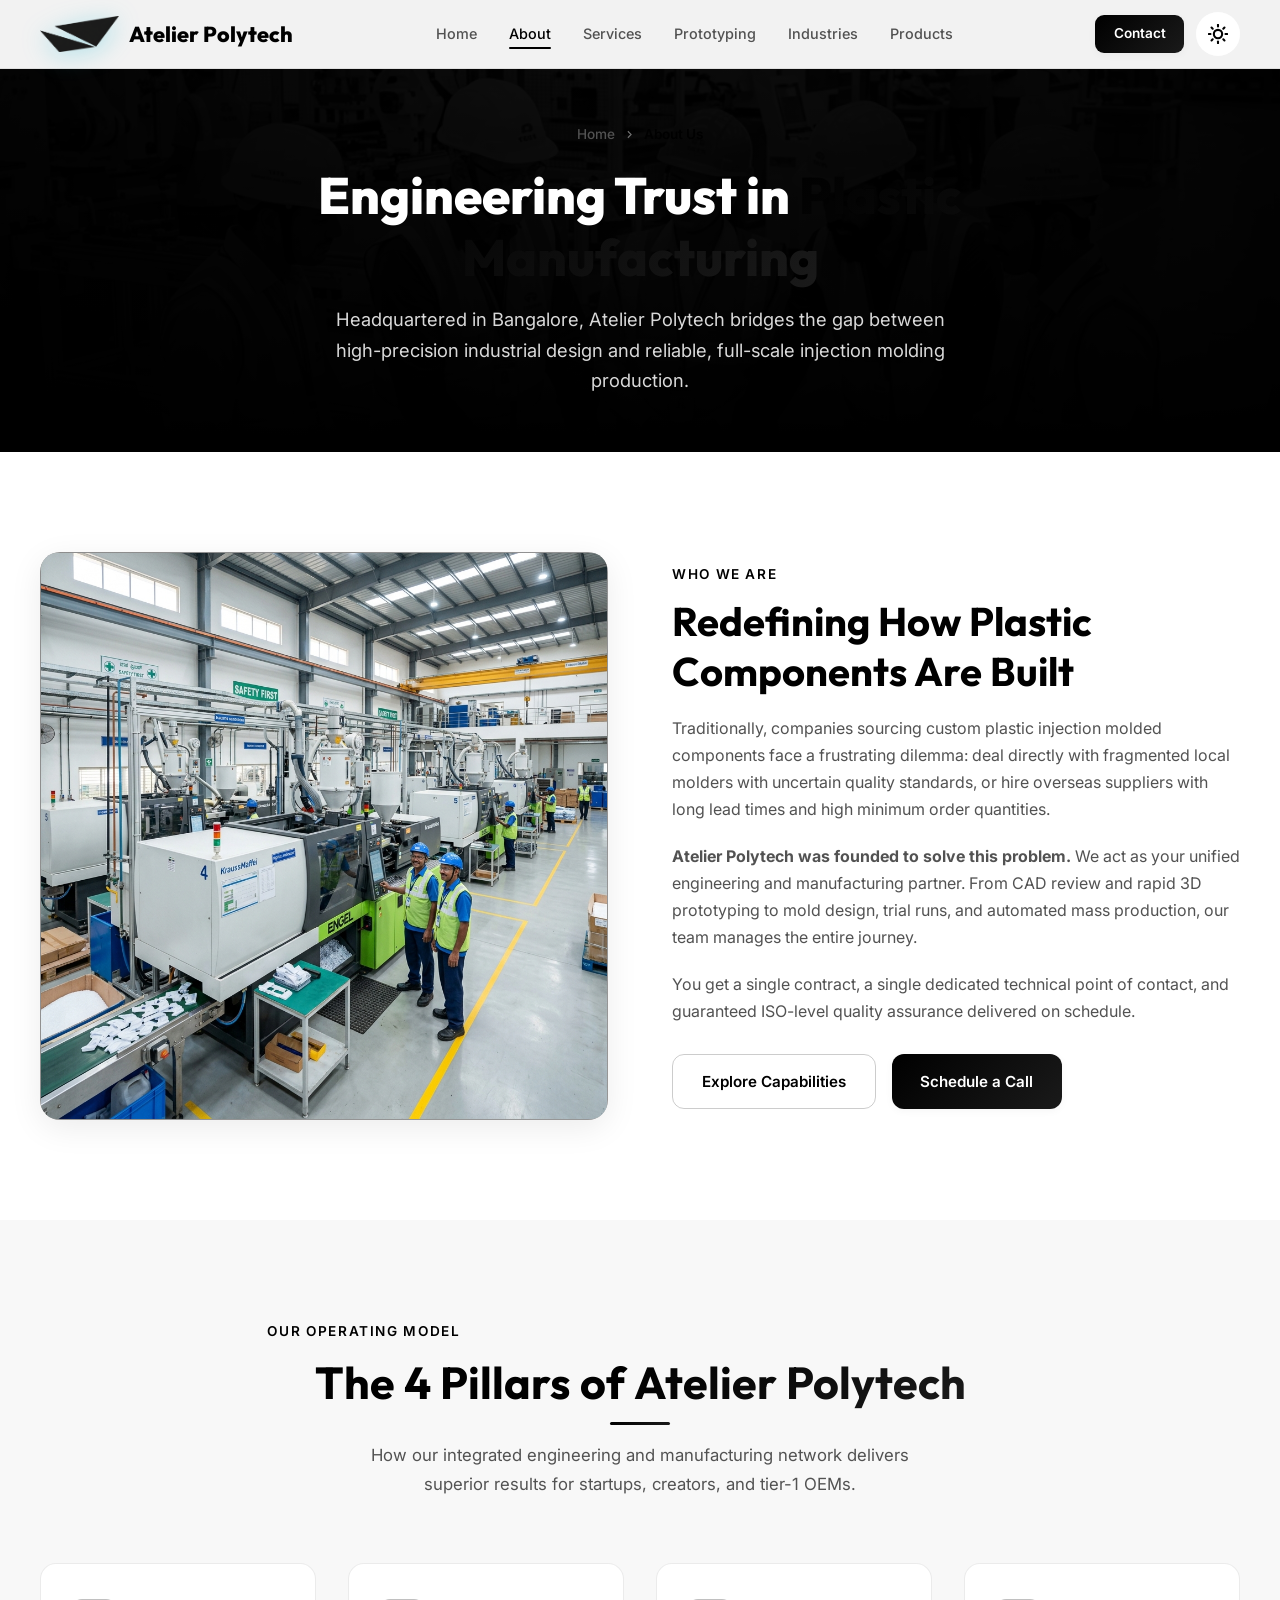
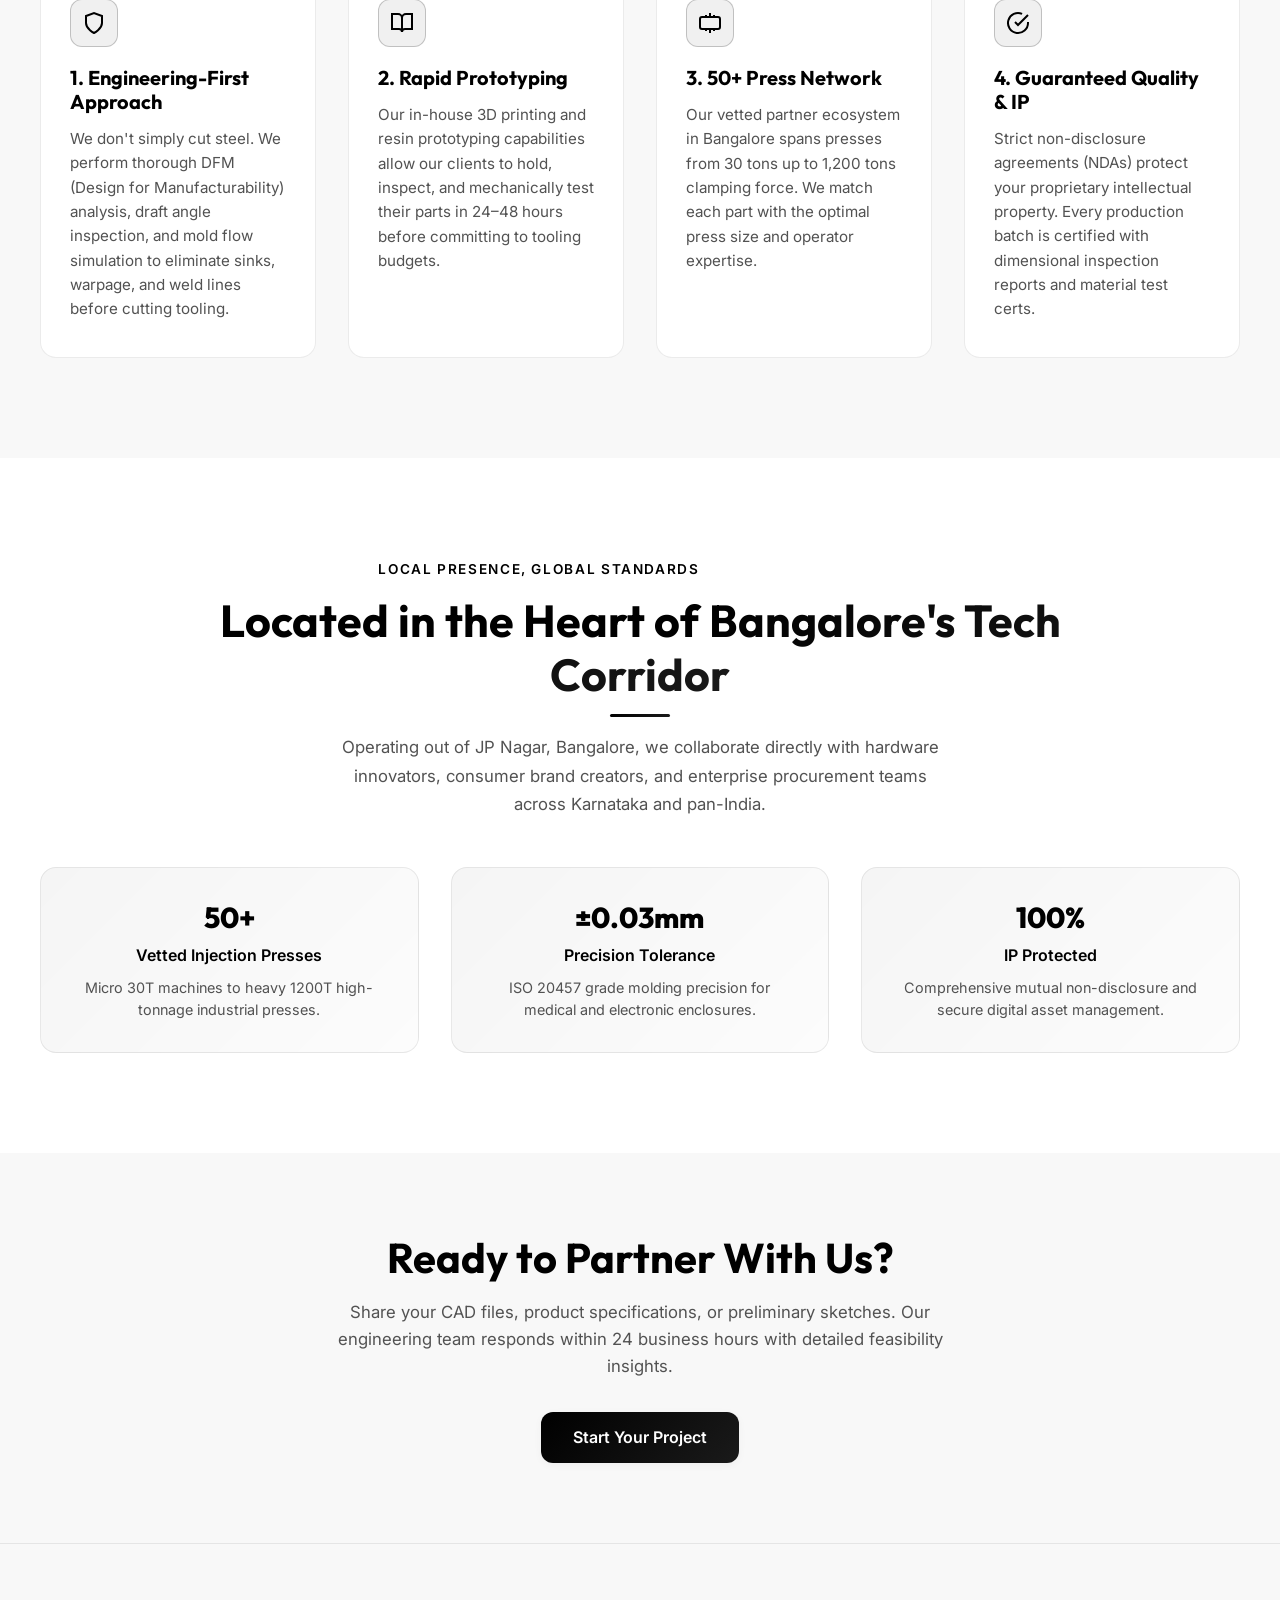
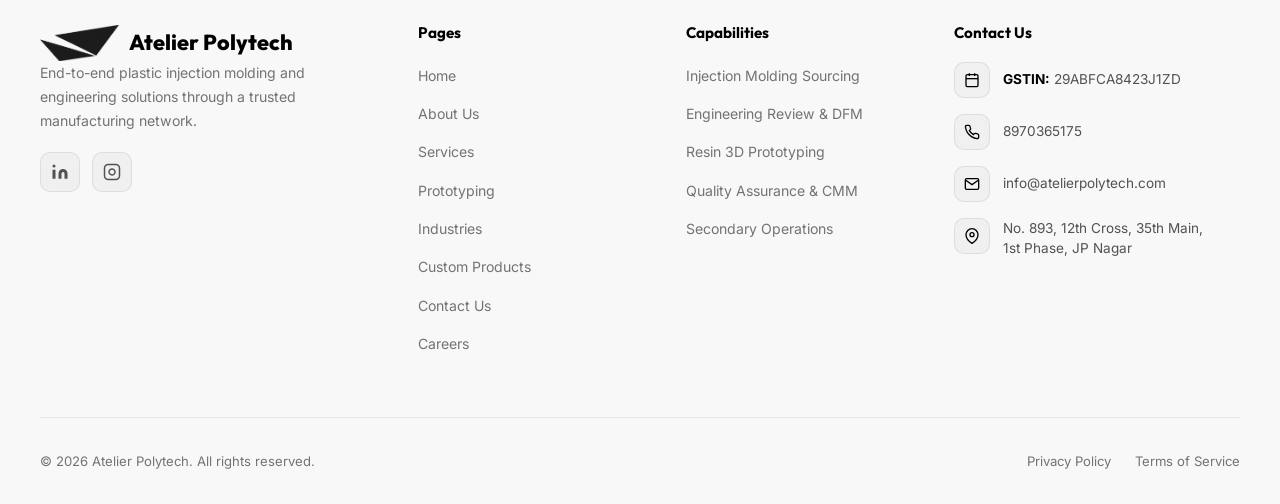
==== about.html @ b884ddd4 "Separate website into dedicated multi-page structure with standalone pages for About, Services, Prot" ====
<!DOCTYPE html>
<html lang="en">
<head>
  <meta charset="UTF-8">
  <meta name="viewport" content="width=device-width, initial-scale=1.0">
  
  <!-- Google tag (gtag.js) -->
  <script async src="https://www.googletagmanager.com/gtag/js?id=G-FTW6XRSSL4"></script>
  <script>
    window.dataLayer = window.dataLayer || [];
    function gtag(){dataLayer.push(arguments);}
    gtag('js', new Date());
    gtag('config', 'G-FTW6XRSSL4');
  </script>
  
  <title>About Us | Strategic Plastic Injection Molding Partner | Atelier Polytech</title>
  <meta name="description" content="Learn about Atelier Polytech, Bangalore's premier engineering and plastic injection molding solutions company. Discover our hybrid manufacturing model, quality assurance protocols, and trusted production network.">
  <meta name="keywords" content="about Atelier Polytech, plastic manufacturing company Bangalore, injection molding partner, engineering solutions, Bangalore OEM manufacturing">
  <link rel="canonical" href="https://atelierpolytech.com/about.html">

  <!-- Open Graph -->
  <meta property="og:type" content="website">
  <meta property="og:url" content="https://atelierpolytech.com/about.html">
  <meta property="og:title" content="About Us | Atelier Polytech">
  <meta property="og:description" content="Your dedicated plastic manufacturing partner in Bangalore. Engineering review, rapid prototyping, and a vetted network of 50+ injection molding presses.">
  <meta property="og:image" content="https://atelierpolytech.com/assets/images/about-team.png">

  <!-- Favicon -->
  <link rel="icon" type="image/png" sizes="48x48" href="https://atelierpolytech.com/assets/images/favicon_48.png">
  <link rel="icon" type="image/png" sizes="192x192" href="https://atelierpolytech.com/assets/images/favicon.png">
  <link rel="shortcut icon" href="https://atelierpolytech.com/favicon.ico">

  <!-- Auto-detect system theme -->
  <script>
    (function() {
      function applySystemTheme() {
        const isDark = window.matchMedia && window.matchMedia('(prefers-color-scheme: dark)').matches;
        const savedTheme = localStorage.getItem('theme');
        const isMobile = window.innerWidth <= 860;
        if (isMobile || !savedTheme) {
          document.documentElement.setAttribute('data-theme', isDark ? 'dark' : 'light');
        } else {
          document.documentElement.setAttribute('data-theme', savedTheme);
        }
      }
      applySystemTheme();
    })();
  </script>

  <!-- Google Fonts -->
  <link rel="preconnect" href="https://fonts.googleapis.com">
  <link rel="preconnect" href="https://fonts.gstatic.com" crossorigin>
  <link href="https://fonts.googleapis.com/css2?family=Inter:wght@400;500;600&family=Outfit:wght@600;700;800&display=swap" rel="stylesheet">

  <!-- Stylesheets -->
  <link rel="stylesheet" href="css/themes.css?v=2.2">
  <link rel="stylesheet" href="css/style.css?v=2.2">
  <link rel="stylesheet" href="css/animations.css?v=2.2">
</head>
<body>

  <!-- ========== NAVIGATION ========== -->
  <nav class="navbar" id="navbar">
    <div class="container">
      <a href="index.html" class="navbar__logo">
        <img src="assets/images/logo.png" alt="Atelier Polytech Logo" class="logo-animated-img logo-invert">
        <span>Atelier <span class="navbar__logo-accent">Polytech</span></span>
      </a>

      <!-- Desktop links -->
      <ul class="navbar__links" id="nav-links">
        <li><a href="index.html" class="navbar__link">Home</a></li>
        <li><a href="about.html" class="navbar__link active">About</a></li>
        <li><a href="services.html" class="navbar__link">Services</a></li>
        <li><a href="prototyping.html" class="navbar__link">Prototyping</a></li>
        <li><a href="industries.html" class="navbar__link">Industries</a></li>
        <li><a href="products.html" class="navbar__link">Products</a></li>
      </ul>

      <div class="navbar__actions" style="display: flex; align-items: center; gap: 0.75rem;">
        <a href="contact.html" class="btn btn--primary btn--sm nav-cta-desktop" style="padding: 0.45rem 1.15rem; font-size: 0.85rem;">Contact</a>
        <button class="theme-toggle" aria-label="Toggle theme" id="theme-toggle-btn">
          <svg class="theme-toggle__icon theme-toggle__icon--sun" xmlns="http://www.w3.org/2000/svg" width="20" height="20" viewBox="0 0 24 24" fill="none" stroke="currentColor" stroke-width="2.5" stroke-linecap="round" stroke-linejoin="round">
            <circle cx="12" cy="12" r="5"></circle>
            <line x1="12" y1="1" x2="12" y2="3"></line>
            <line x1="12" y1="21" x2="12" y2="23"></line>
            <line x1="4.22" y1="4.22" x2="5.64" y2="5.64"></line>
            <line x1="18.36" y1="18.36" x2="19.78" y2="19.78"></line>
            <line x1="1" y1="12" x2="3" y2="12"></line>
            <line x1="21" y1="12" x2="23" y2="12"></line>
            <line x1="4.22" y1="19.78" x2="5.64" y2="18.36"></line>
            <line x1="18.36" y1="5.64" x2="19.78" y2="4.22"></line>
          </svg>
          <svg class="theme-toggle__icon theme-toggle__icon--moon" xmlns="http://www.w3.org/2000/svg" width="18" height="18" viewBox="0 0 24 24" fill="none" stroke="currentColor" stroke-width="2.5" stroke-linecap="round" stroke-linejoin="round">
            <path d="M21 12.79A9 9 0 1 1 11.21 3 7 7 0 0 0 21 12.79z"></path>
          </svg>
        </button>
        <button class="navbar__hamburger" id="nav-toggle" aria-label="Toggle navigation menu" aria-expanded="false">
          <span></span>
          <span></span>
          <span></span>
        </button>
      </div>
    </div>
  </nav>

  <!-- Mobile menu overlay -->
  <div class="navbar__backdrop" id="nav-backdrop"></div>
  <div class="navbar__mobile-menu" id="nav-mobile-menu">
    <div style="display:flex;flex-direction:column;gap:1.2rem;flex-grow:1;">
      <a href="index.html" class="navbar__link">Home</a>
      <a href="about.html" class="navbar__link active">About</a>
      <a href="services.html" class="navbar__link">Services</a>
      <a href="prototyping.html" class="navbar__link">Prototyping</a>
      <a href="industries.html" class="navbar__link">Industries</a>
      <a href="products.html" class="navbar__link">Products</a>
      <a href="careers.html" class="navbar__link">Careers</a>
      <a href="contact.html" class="navbar__link">Contact Us</a>
    </div>
    <div style="padding-top:1.5rem;border-top:1px solid var(--border-color);">
      <a href="contact.html" class="btn btn--primary" style="width:100%;text-align:center;">Start Your Project</a>
    </div>
  </div>

  <!-- Page Hero Banner -->
  <section class="page-hero">
    <img src="assets/images/about-team.png" alt="Atelier Polytech Manufacturing Team" class="page-hero__bg">
    <div class="page-hero__overlay"></div>
    <div class="container page-hero__content">
      <div class="page-hero__breadcrumb">
        <a href="index.html">Home</a>
        <svg xmlns="http://www.w3.org/2000/svg" viewBox="0 0 24 24" fill="none" stroke="currentColor" stroke-width="2"><polyline points="9 18 15 12 9 6"></polyline></svg>
        <span>About Us</span>
      </div>
      <h1>Engineering Trust in <span class="gradient-text">Plastic Manufacturing</span></h1>
      <p>Headquartered in Bangalore, Atelier Polytech bridges the gap between high-precision industrial design and reliable, full-scale injection molding production.</p>
    </div>
  </section>

  <!-- Main Story Section -->
  <section class="section">
    <div class="container">
      <div class="about__grid" style="align-items:center;">
        <div class="about__image-wrapper reveal reveal-left">
          <img src="assets/images/factory-facility.png" alt="State of the art plastic injection molding facility in Bangalore" style="width:100%;border-radius:16px;border:1px solid var(--border-color);box-shadow:var(--shadow-md);" loading="lazy">
        </div>
        <div class="about__text reveal reveal-right">
          <p class="text-accent" style="font-size:0.85rem;font-weight:600;text-transform:uppercase;letter-spacing:0.12em;margin-bottom:0.6rem;">Who We Are</p>
          <h2 style="font-size:clamp(1.8rem, 3.5vw, 2.5rem);margin-bottom:1.2rem;line-height:1.25;">Redefining How Plastic Components Are Built</h2>
          <p style="margin-bottom:1.2rem;color:var(--text-secondary);line-height:1.7;">Traditionally, companies sourcing custom plastic injection molded components face a frustrating dilemma: deal directly with fragmented local molders with uncertain quality standards, or hire overseas suppliers with long lead times and high minimum order quantities.</p>
          <p style="margin-bottom:1.2rem;color:var(--text-secondary);line-height:1.7;"><strong>Atelier Polytech was founded to solve this problem.</strong> We act as your unified engineering and manufacturing partner. From CAD review and rapid 3D prototyping to mold design, trial runs, and automated mass production, our team manages the entire journey.</p>
          <p style="margin-bottom:1.8rem;color:var(--text-secondary);line-height:1.7;">You get a single contract, a single dedicated technical point of contact, and guaranteed ISO-level quality assurance delivered on schedule.</p>
          <div style="display:flex;gap:1rem;flex-wrap:wrap;">
            <a href="services.html" class="btn btn--secondary">Explore Capabilities</a>
            <a href="contact.html" class="btn btn--primary">Schedule a Call</a>
          </div>
        </div>
      </div>
    </div>
  </section>

  <!-- Core Pillars -->
  <section class="section section--alt">
    <div class="container">
      <div class="section__header reveal">
        <p class="text-accent" style="font-size:0.85rem;font-weight:600;text-transform:uppercase;letter-spacing:0.12em;margin-bottom:0.8rem;">Our Operating Model</p>
        <h2 class="section__title">The 4 Pillars of <span class="gradient-text">Atelier Polytech</span></h2>
        <p class="section__subtitle">How our integrated engineering and manufacturing network delivers superior results for startups, creators, and tier-1 OEMs.</p>
      </div>

      <div style="display:grid;grid-template-columns:repeat(auto-fit, minmax(260px, 1fr));gap:2rem;">
        <div class="card-lift" style="background:var(--bg-card);padding:2.2rem 1.8rem;border-radius:16px;border:1px solid var(--border-color);">
          <div style="width:48px;height:48px;border-radius:12px;background:var(--bg-tertiary);border:1px solid var(--border-accent);display:flex;align-items:center;justify-content:center;color:var(--accent);margin-bottom:1.2rem;">
            <svg xmlns="http://www.w3.org/2000/svg" width="24" height="24" viewBox="0 0 24 24" fill="none" stroke="currentColor" stroke-width="2"><path d="M12 22s8-4 8-10V5l-8-3-8 3v7c0 6 8 10 8 10z"></path></svg>
          </div>
          <h3 style="font-size:1.25rem;margin-bottom:0.8rem;color:var(--text-primary);">1. Engineering-First Approach</h3>
          <p style="color:var(--text-secondary);font-size:0.95rem;line-height:1.6;">We don't simply cut steel. We perform thorough DFM (Design for Manufacturability) analysis, draft angle inspection, and mold flow simulation to eliminate sinks, warpage, and weld lines before cutting tooling.</p>
        </div>

        <div class="card-lift" style="background:var(--bg-card);padding:2.2rem 1.8rem;border-radius:16px;border:1px solid var(--border-color);">
          <div style="width:48px;height:48px;border-radius:12px;background:var(--bg-tertiary);border:1px solid var(--border-accent);display:flex;align-items:center;justify-content:center;color:var(--accent);margin-bottom:1.2rem;">
            <svg xmlns="http://www.w3.org/2000/svg" width="24" height="24" viewBox="0 0 24 24" fill="none" stroke="currentColor" stroke-width="2"><path d="M2 3h6a4 4 0 0 1 4 4v14a3 3 0 0 0-3-3H2z"></path><path d="M22 3h-6a4 4 0 0 0-4 4v14a3 3 0 0 1 3-3h7z"></path></svg>
          </div>
          <h3 style="font-size:1.25rem;margin-bottom:0.8rem;color:var(--text-primary);">2. Rapid Prototyping</h3>
          <p style="color:var(--text-secondary);font-size:0.95rem;line-height:1.6;">Our in-house 3D printing and resin prototyping capabilities allow our clients to hold, inspect, and mechanically test their parts in 24–48 hours before committing to tooling budgets.</p>
        </div>

        <div class="card-lift" style="background:var(--bg-card);padding:2.2rem 1.8rem;border-radius:16px;border:1px solid var(--border-color);">
          <div style="width:48px;height:48px;border-radius:12px;background:var(--bg-tertiary);border:1px solid var(--border-accent);display:flex;align-items:center;justify-content:center;color:var(--accent);margin-bottom:1.2rem;">
            <svg xmlns="http://www.w3.org/2000/svg" width="24" height="24" viewBox="0 0 24 24" fill="none" stroke="currentColor" stroke-width="2"><rect x="2" y="6" width="20" height="12" rx="2"></rect><path d="M12 6V2M8 6V4M16 6V4M12 18v4M8 18v2M16 18v2"></path></svg>
          </div>
          <h3 style="font-size:1.25rem;margin-bottom:0.8rem;color:var(--text-primary);">3. 50+ Press Network</h3>
          <p style="color:var(--text-secondary);font-size:0.95rem;line-height:1.6;">Our vetted partner ecosystem in Bangalore spans presses from 30 tons up to 1,200 tons clamping force. We match each part with the optimal press size and operator expertise.</p>
        </div>

        <div class="card-lift" style="background:var(--bg-card);padding:2.2rem 1.8rem;border-radius:16px;border:1px solid var(--border-color);">
          <div style="width:48px;height:48px;border-radius:12px;background:var(--bg-tertiary);border:1px solid var(--border-accent);display:flex;align-items:center;justify-content:center;color:var(--accent);margin-bottom:1.2rem;">
            <svg xmlns="http://www.w3.org/2000/svg" width="24" height="24" viewBox="0 0 24 24" fill="none" stroke="currentColor" stroke-width="2"><path d="M22 11.08V12a10 10 0 1 1-5.93-9.14"></path><polyline points="22 4 12 14.01 9 11.01"></polyline></svg>
          </div>
          <h3 style="font-size:1.25rem;margin-bottom:0.8rem;color:var(--text-primary);">4. Guaranteed Quality & IP</h3>
          <p style="color:var(--text-secondary);font-size:0.95rem;line-height:1.6;">Strict non-disclosure agreements (NDAs) protect your proprietary intellectual property. Every production batch is certified with dimensional inspection reports and material test certs.</p>
        </div>
      </div>
    </div>
  </section>

  <!-- Facility & Bangalore Presence -->
  <section class="section">
    <div class="container">
      <div style="max-width:850px;margin:0 auto;text-align:center;margin-bottom:3rem;" class="reveal">
        <p class="text-accent" style="font-size:0.85rem;font-weight:600;text-transform:uppercase;letter-spacing:0.12em;margin-bottom:0.8rem;">Local Presence, Global Standards</p>
        <h2 class="section__title">Located in the Heart of <span class="gradient-text">Bangalore's Tech Corridor</span></h2>
        <p class="section__subtitle">Operating out of JP Nagar, Bangalore, we collaborate directly with hardware innovators, consumer brand creators, and enterprise procurement teams across Karnataka and pan-India.</p>
      </div>

      <div style="display:grid;grid-template-columns:repeat(auto-fit, minmax(280px, 1fr));gap:2rem;">
        <div style="background:var(--gradient-card);padding:2rem;border-radius:16px;border:1px solid var(--border-color);text-align:center;">
          <h4 style="font-size:1.8rem;color:var(--accent);margin-bottom:0.5rem;font-weight:800;">50+</h4>
          <p style="font-weight:600;color:var(--text-primary);margin-bottom:0.5rem;">Vetted Injection Presses</p>
          <p style="font-size:0.9rem;color:var(--text-secondary);line-height:1.5;">Micro 30T machines to heavy 1200T high-tonnage industrial presses.</p>
        </div>
        <div style="background:var(--gradient-card);padding:2rem;border-radius:16px;border:1px solid var(--border-color);text-align:center;">
          <h4 style="font-size:1.8rem;color:var(--accent);margin-bottom:0.5rem;font-weight:800;">&plusmn;0.03mm</h4>
          <p style="font-weight:600;color:var(--text-primary);margin-bottom:0.5rem;">Precision Tolerance</p>
          <p style="font-size:0.9rem;color:var(--text-secondary);line-height:1.5;">ISO 20457 grade molding precision for medical and electronic enclosures.</p>
        </div>
        <div style="background:var(--gradient-card);padding:2rem;border-radius:16px;border:1px solid var(--border-color);text-align:center;">
          <h4 style="font-size:1.8rem;color:var(--accent);margin-bottom:0.5rem;font-weight:800;">100%</h4>
          <p style="font-weight:600;color:var(--text-primary);margin-bottom:0.5rem;">IP Protected</p>
          <p style="font-size:0.9rem;color:var(--text-secondary);line-height:1.5;">Comprehensive mutual non-disclosure and secure digital asset management.</p>
        </div>
      </div>
    </div>
  </section>

  <!-- CTA Banner -->
  <section class="section section--alt" style="text-align:center;padding:5rem 1.5rem;">
    <div class="container" style="max-width:700px;">
      <h2 style="font-size:clamp(1.8rem, 4vw, 2.6rem);margin-bottom:1rem;color:var(--text-primary);">Ready to Partner With Us?</h2>
      <p style="color:var(--text-secondary);font-size:1.05rem;line-height:1.6;margin-bottom:2rem;">Share your CAD files, product specifications, or preliminary sketches. Our engineering team responds within 24 business hours with detailed feasibility insights.</p>
      <a href="contact.html" class="btn btn--primary" style="padding:0.75rem 2rem;font-size:1rem;">Start Your Project</a>
    </div>
  </section>

  <!-- ========== FOOTER ========== -->
  <footer class="footer">
    <div class="container">
      <div class="footer__grid">
        <div class="footer__column footer__brand">
          <a href="index.html" class="navbar__logo">
            <img src="assets/images/logo.png" alt="Atelier Polytech Logo" class="logo-invert" style="height:36px;" loading="lazy">
            <span>Atelier <span class="navbar__logo-accent">Polytech</span></span>
          </a>
          <p>End-to-end plastic injection molding and engineering solutions through a trusted manufacturing network.</p>
          <div class="footer__social">
            <a href="https://www.linkedin.com/company/atelier-polytech/" target="_blank" rel="noopener noreferrer" class="footer__social-link" aria-label="LinkedIn">
              <svg xmlns="http://www.w3.org/2000/svg" width="18" height="18" viewBox="0 0 24 24" fill="currentColor"><path d="M16 8a6 6 0 0 1 6 6v7h-4v-7a2 2 0 0 0-4 0v7h-4v-7a6 6 0 0 1 6-6z"></path><rect x="2" y="9" width="4" height="12"></rect><circle cx="4" cy="4" r="2"></circle></svg>
            </a>
            <a href="https://www.instagram.com/atelierpolytech?igsh=MWxocjNvMjVxOXMwYQ%3D%3D" target="_blank" rel="noopener noreferrer" class="footer__social-link" aria-label="Instagram">
              <svg xmlns="http://www.w3.org/2000/svg" width="18" height="18" viewBox="0 0 24 24" fill="none" stroke="currentColor" stroke-width="2"><rect x="2" y="2" width="20" height="20" rx="5" ry="5"></rect><path d="M16 11.37A4 4 0 1 1 12.63 8 4 4 0 0 1 16 11.37z"></path><line x1="17.5" y1="6.5" x2="17.51" y2="6.5"></line></svg>
            </a>
          </div>
        </div>

        <div class="footer__column">
          <h4>Pages</h4>
          <ul>
            <li><a href="index.html">Home</a></li>
            <li><a href="about.html">About Us</a></li>
            <li><a href="services.html">Services</a></li>
            <li><a href="prototyping.html">Prototyping</a></li>
            <li><a href="industries.html">Industries</a></li>
            <li><a href="products.html">Custom Products</a></li>
            <li><a href="contact.html">Contact Us</a></li>
            <li><a href="careers.html">Careers</a></li>
          </ul>
        </div>

        <div class="footer__column">
          <h4>Capabilities</h4>
          <ul>
            <li><a href="services.html">Injection Molding Sourcing</a></li>
            <li><a href="services.html">Engineering Review &amp; DFM</a></li>
            <li><a href="prototyping.html">Resin 3D Prototyping</a></li>
            <li><a href="services.html">Quality Assurance &amp; CMM</a></li>
            <li><a href="services.html">Secondary Operations</a></li>
          </ul>
        </div>

        <div class="footer__column footer__contact">
          <h4>Contact Us</h4>
          <div class="footer__contact-items" style="display:flex;flex-direction:column;gap:1rem;">
            <div style="display:flex;align-items:center;gap:0.8rem;">
              <div style="width:36px;height:36px;background:var(--bg-tertiary);border:1px solid var(--border-color);border-radius:10px;display:flex;align-items:center;justify-content:center;color:var(--accent);flex-shrink:0;">
                <svg xmlns="http://www.w3.org/2000/svg" width="16" height="16" viewBox="0 0 24 24" fill="none" stroke="currentColor" stroke-width="2"><rect x="3" y="4" width="18" height="18" rx="2" ry="2"></rect><line x1="16" y1="2" x2="16" y2="6"></line><line x1="8" y1="2" x2="8" y2="6"></line><line x1="3" y1="10" x2="21" y2="10"></line></svg>
              </div>
              <p style="margin:0;font-size:0.85rem;color:var(--text-secondary);"><strong>GSTIN:</strong> 29ABFCA8423J1ZD</p>
            </div>
            <div style="display:flex;align-items:center;gap:0.8rem;">
              <div style="width:36px;height:36px;background:var(--bg-tertiary);border:1px solid var(--border-color);border-radius:10px;display:flex;align-items:center;justify-content:center;color:var(--accent);flex-shrink:0;">
                <svg xmlns="http://www.w3.org/2000/svg" width="16" height="16" viewBox="0 0 24 24" fill="none" stroke="currentColor" stroke-width="2"><path d="M22 16.92v3a2 2 0 0 1-2.18 2 19.79 19.79 0 0 1-8.63-3.07 19.5 19.5 0 0 1-6-6 19.79 19.79 0 0 1-3.07-8.67A2 2 0 0 1 4.11 2h3a2 2 0 0 1 2 1.72 12.84 12.84 0 0 0 .7 2.81 2 2 0 0 1-.45 2.11L8.09 9.91a16 16 0 0 0 6 6l1.27-1.27a2 2 0 0 1 2.11-.45 12.84 12.84 0 0 0 2.81.7A2 2 0 0 1 22 16.92z"></path></svg>
              </div>
              <p style="margin:0;font-size:0.85rem;color:var(--text-secondary);"><a href="tel:8970365175" style="color:var(--text-secondary);text-decoration:none;">8970365175</a></p>
            </div>
            <div style="display:flex;align-items:center;gap:0.8rem;">
              <div style="width:36px;height:36px;background:var(--bg-tertiary);border:1px solid var(--border-color);border-radius:10px;display:flex;align-items:center;justify-content:center;color:var(--accent);flex-shrink:0;">
                <svg xmlns="http://www.w3.org/2000/svg" width="16" height="16" viewBox="0 0 24 24" fill="none" stroke="currentColor" stroke-width="2"><path d="M4 4h16c1.1 0 2 .9 2 2v12c0 1.1-.9 2-2 2H4c-1.1 0-2-.9-2-2V6c0-1.1.9-2 2-2z"></path><polyline points="22,6 12,13 2,6"></polyline></svg>
              </div>
              <p style="margin:0;font-size:0.85rem;color:var(--text-secondary);"><a href="mailto:info@atelierpolytech.com" style="color:var(--text-secondary);text-decoration:none;">info@atelierpolytech.com</a></p>
            </div>
            <div style="display:flex;align-items:flex-start;gap:0.8rem;">
              <div style="width:36px;height:36px;background:var(--bg-tertiary);border:1px solid var(--border-color);border-radius:10px;display:flex;align-items:center;justify-content:center;color:var(--accent);flex-shrink:0;">
                <svg xmlns="http://www.w3.org/2000/svg" width="16" height="16" viewBox="0 0 24 24" fill="none" stroke="currentColor" stroke-width="2"><path d="M21 10c0 7-9 13-9 13s-9-6-9-13a9 9 0 0 1 18 0z"></path><circle cx="12" cy="10" r="3"></circle></svg>
              </div>
              <p style="margin:0;font-size:0.85rem;color:var(--text-secondary);max-width:200px;">No. 893, 12th Cross, 35th Main, 1st Phase, JP Nagar</p>
            </div>
          </div>
        </div>
      </div>

      <div class="footer__bottom">
        <p>&copy; 2026 Atelier Polytech. All rights reserved.</p>
        <div class="footer__bottom-links">
          <a href="privacy.html">Privacy Policy</a>
          <a href="terms.html">Terms of Service</a>
        </div>
      </div>
    </div>
  </footer>

  <!-- Scripts -->
  <script src="js/main.js?v=2.2"></script>
  <script src="js/animations.js?v=2.2"></script>
</body>
</html>
---- css/themes.css ----
/* ==========================================================================
   THEMES.CSS — Atelier Polytech Design Tokens & Theme Switcher
   Dark mode (default) · Light mode via [data-theme='light']
   ========================================================================== */

/* --------------------------------------------------------------------------
   1. DARK MODE (Default) - Pure AMOLED Black & White
   -------------------------------------------------------------------------- */
:root {
  /* — Backgrounds (Pure AMOLED Black & Charcoal) — */
  --bg-primary: #000000;
  --bg-secondary: #0d0d0d;
  --bg-tertiary: #1a1a1a;
  --bg-card: rgba(13, 13, 13, 0.95);
  --bg-card-hover: rgba(26, 26, 26, 0.98);

  /* — Typography (Pure White to Grays) — */
  --text-primary: #ffffff;
  --text-secondary: #d4d4d4;
  --text-muted: #a3a3a3;

  /* — Accent / Brand (Pure White with subtle effects) — */
  --accent: #ffffff;
  --accent-hover: #f5f5f5;
  --accent-dark: #e5e5e5;
  --accent-glow: rgba(255, 255, 255, 0.15);
  --accent-glow-strong: rgba(255, 255, 255, 0.25);

  /* — Gradients (Black to White) — */
  --gradient-hero: radial-gradient(circle at center, rgba(0, 0, 0, 0.9) 0%, rgba(0, 0, 0, 0.7) 40%, rgba(0, 0, 0, 0.3) 100%);
  --gradient-accent: linear-gradient(135deg, #ffffff, #e5e5e5);
  --gradient-card: linear-gradient(135deg, rgba(255, 255, 255, 0.08), rgba(255, 255, 255, 0.02));

  /* — Borders (Subtle White) — */
  --border-color: rgba(255, 255, 255, 0.08);
  --border-accent: rgba(255, 255, 255, 0.3);

  /* — Shadows (Deep Black) — */
  --shadow-sm: 0 2px 16px rgba(0, 0, 0, 0.8);
  --shadow-md: 0 4px 32px rgba(0, 0, 0, 0.9);
  --shadow-lg: 0 8px 64px rgba(0, 0, 0, 0.95);
  --shadow-glow: 0 0 40px rgba(255, 255, 255, 0.15);

  /* — Glassmorphism (Black with transparency) — */
  --glass-bg: rgba(13, 13, 13, 0.8);
  --glass-border: rgba(255, 255, 255, 0.1);

  /* — Navigation (Pure Black) — */
  --nav-bg: rgba(0, 0, 0, 0.95);

  /* — Button text (contrast against gradient-accent) — */
  --btn-primary-text: #000000;

  /* — Color scheme hint for browser — */
  color-scheme: dark;
}

/* --------------------------------------------------------------------------
   2. LIGHT MODE — Premium White & Gray
   -------------------------------------------------------------------------- */
[data-theme='light'] {
  /* — Backgrounds (Pure White & Light Grays) — */
  --bg-primary: #ffffff;
  --bg-secondary: #f8f8f8;
  --bg-tertiary: #f0f0f0;
  --bg-card: rgba(255, 255, 255, 0.95);
  --bg-card-hover: #ffffff;

  /* — Typography (Black to Grays) — */
  --text-primary: #000000;
  --text-secondary: #525252;
  --text-muted: #737373;

  /* — Accent / Brand (Pure Black) — */
  --accent: #000000;
  --accent-hover: #1a1a1a;
  --accent-dark: #0d0d0d;
  --accent-glow: rgba(0, 0, 0, 0.08);
  --accent-glow-strong: rgba(0, 0, 0, 0.15);

  /* — Gradients (White to Gray) — */
  --gradient-hero: radial-gradient(circle at center, rgba(255, 255, 255, 0.95) 0%, rgba(255, 255, 255, 0.75) 45%, rgba(255, 255, 255, 0.3) 100%);
  --gradient-accent: linear-gradient(135deg, #000000, #1a1a1a);
  --gradient-card: linear-gradient(135deg, rgba(0, 0, 0, 0.04), rgba(0, 0, 0, 0.01));

  /* — Borders (Subtle Black) — */
  --border-color: rgba(0, 0, 0, 0.08);
  --border-accent: rgba(0, 0, 0, 0.2);

  /* — Shadows (Soft Black) — */
  --shadow-sm: 0 2px 8px rgba(0, 0, 0, 0.04);
  --shadow-md: 0 4px 16px rgba(0, 0, 0, 0.06);
  --shadow-lg: 0 8px 32px rgba(0, 0, 0, 0.08);
  --shadow-glow: 0 0 24px rgba(0, 0, 0, 0.05);

  /* — Glassmorphism (White with transparency) — */
  --glass-bg: rgba(255, 255, 255, 0.9);
  --glass-border: rgba(0, 0, 0, 0.08);

  /* — Navigation (Pure White) — */
  --nav-bg: rgba(255, 255, 255, 0.95);

  /* — Button text (contrast against gradient-accent) — */
  --btn-primary-text: #ffffff;

  /* — Color scheme hint for browser — */
  color-scheme: light;
}

/* --------------------------------------------------------------------------
   3. GLOBAL THEME TRANSITION
   Smooth cross-fade when switching themes.
   We intentionally EXCLUDE transform & opacity so scroll/hover
   animations remain GPU-accelerated and jank-free.
   -------------------------------------------------------------------------- */
* {
  transition:
    background-color 0.4s ease,
    color 0.3s ease,
    border-color 0.3s ease,
    box-shadow 0.3s ease;
}

/* --------------------------------------------------------------------------
   4. THEME TOGGLE BUTTON
   Circular button housing a sun / moon icon swap.
   Expected markup:
     <button class="theme-toggle" aria-label="Toggle theme">
       <span class="theme-toggle__icon theme-toggle__icon--sun">☀️</span>
       <span class="theme-toggle__icon theme-toggle__icon--moon">🌙</span>
     </button>
   -------------------------------------------------------------------------- */
.theme-toggle {
  position: relative;
  display: flex;
  align-items: center;
  justify-content: center;
  width: 44px;
  height: 44px;
  border: none;
  border-radius: 50%;
  background: var(--glass-bg);
  backdrop-filter: blur(8px);
  -webkit-backdrop-filter: blur(8px);
  cursor: pointer;
  overflow: hidden;
  outline: none;
  z-index: 1001;
  flex-shrink: 0;
}

/* Subtle glow ring on hover */
.theme-toggle:hover {
  box-shadow: var(--shadow-glow);
}

/* Focus-visible for keyboard accessibility */
.theme-toggle:focus-visible {
  outline: 2px solid var(--accent);
  outline-offset: 3px;
}

/* ---------- Icon base ---------- */
.theme-toggle__icon {
  position: absolute;
  top: 50%;
  left: 50%;
  stroke: var(--text-primary);
  transition:
    transform 0.45s cubic-bezier(0.4, 0, 0.2, 1),
    opacity 0.35s ease;
  will-change: transform, opacity;
}

/* ---------- Dark mode (default): show Moon, hide Sun ---------- */
.theme-toggle__icon--moon {
  margin-top: -9px;
  margin-left: -9px;
  opacity: 1;
  transform: rotate(0deg) scale(1);
}

.theme-toggle__icon--sun {
  margin-top: -10px;
  margin-left: -10px;
  opacity: 0;
  transform: rotate(-90deg) scale(0.5);
}

/* ---------- Light mode: show Sun, hide Moon ---------- */
[data-theme='light'] .theme-toggle__icon--moon {
  opacity: 0;
  transform: rotate(90deg) scale(0.5);
}

[data-theme='light'] .theme-toggle__icon--sun {
  opacity: 1;
  transform: rotate(0deg) scale(1);
}

/* ---------- Active press micro-feedback ---------- */
.theme-toggle:active {
  transform: scale(0.92);
}

/* ==========================================================================
   5. THEME-AWARE LOGO FILTERS
   Inverts black logo.png to white in dark mode (default), keeping it black
   in light mode. Also integrates drop-shadow glows for featured displays.
   ========================================================================== */

/* Dark mode (default): Invert black logo to white */
.logo-invert {
  filter: invert(1);
}

.logo-invert-shadow-md {
  filter: invert(1) drop-shadow(0 0 30px var(--accent-glow));
}

.logo-invert-shadow-lg {
  filter: invert(1) drop-shadow(0 0 40px var(--accent-glow-strong));
}

/* Light mode: Keep black logo as black */
[data-theme='light'] .logo-invert {
  filter: invert(0);
}

[data-theme='light'] .logo-invert-shadow-md {
  filter: invert(0) drop-shadow(0 0 30px var(--accent-glow));
}

[data-theme='light'] .logo-invert-shadow-lg {
  filter: invert(0) drop-shadow(0 0 40px var(--accent-glow-strong));
}
---- css/style.css ----
/* ==========================================================================
   STYLE.CSS ΓÇö Atelier Polytech  ┬╖  Main Design System & Layout
   Dependencies: themes.css (loaded first), animations.css (loaded after)
   ========================================================================== */

/* --------------------------------------------------------------------------
   0. GOOGLE FONTS
   -------------------------------------------------------------------------- */
@import url('https://fonts.googleapis.com/css2?family=Inter:wght@400;500;600&family=Outfit:wght@600;700;800&display=swap');

/* --------------------------------------------------------------------------
   1. MODERN CSS RESET
   -------------------------------------------------------------------------- */
*,
*::before,
*::after {
  box-sizing: border-box;
  margin: 0;
  padding: 0;
}

html {
  -moz-text-size-adjust: none;
  -webkit-text-size-adjust: none;
  text-size-adjust: none;
  scroll-behavior: smooth;
  overflow-x: hidden;
  width: 100%;
}

img,
picture,
video,
canvas,
svg {
  display: block;
  max-width: 100%;
  height: auto;
}

input,
button,
textarea,
select {
  font: inherit;
  color: inherit;
}

a {
  color: inherit;
  text-decoration: none;
}

ul,
ol {
  list-style: none;
}

/* --------------------------------------------------------------------------
   2. TYPOGRAPHY
   -------------------------------------------------------------------------- */
body {
  font-family: 'Inter', system-ui, -apple-system, sans-serif;
  font-size: 1rem;
  line-height: 1.7;
  font-weight: 400;
  color: var(--text-primary);
  background-color: var(--bg-primary);
  -webkit-font-smoothing: antialiased;
  -moz-osx-font-smoothing: grayscale;
  overflow-x: hidden;
}

h1, h2, h3, h4, h5, h6 {
  font-family: 'Outfit', 'Inter', sans-serif;
  line-height: 1.2;
  font-weight: 700;
  color: var(--text-primary);
}

h1 { font-size: clamp(2.4rem, 5vw, 4rem); font-weight: 800; }
h2 { font-size: clamp(1.8rem, 3.5vw, 2.8rem); }
h3 { font-size: clamp(1.3rem, 2.5vw, 1.6rem); }
h4 { font-size: 1.15rem; }

p {
  color: var(--text-secondary);
  max-width: 72ch; /* readable measure */
}

/* --------------------------------------------------------------------------
   3. SELECTION & SCROLLBAR
   -------------------------------------------------------------------------- */
::selection {
  background-color: var(--accent);
  color: #fff;
}

/* Webkit scrollbar (Chrome, Edge, Safari) */
::-webkit-scrollbar {
  width: 8px;
}

::-webkit-scrollbar-track {
  background: var(--bg-secondary);
}

::-webkit-scrollbar-thumb {
  background: var(--accent-dark);
  border-radius: 4px;
}

::-webkit-scrollbar-thumb:hover {
  background: var(--accent);
}

/* --------------------------------------------------------------------------
   4. CONTAINER
   -------------------------------------------------------------------------- */
.container {
  width: 100%;
  max-width: 1280px;
  margin-inline: auto;
  padding-inline: 1.25rem;
}

@media (min-width: 768px) {
  .container { padding-inline: 2rem; }
}

@media (min-width: 1280px) {
  .container { padding-inline: 2.5rem; }
}

/* --------------------------------------------------------------------------
   5. NAVIGATION BAR
   Fixed top ┬╖ glassmorphism ┬╖ z-1000
   -------------------------------------------------------------------------- */
.navbar {
  position: fixed;
  top: 0;
  left: 0;
  width: 100%;
  z-index: 1000;
  background: var(--nav-bg);
  backdrop-filter: blur(20px);
  -webkit-backdrop-filter: blur(20px);
  border-bottom: 1px solid var(--border-color);
  padding: 0.75rem 0;
}

.navbar .container {
  display: flex;
  align-items: center;
  justify-content: space-between;
  gap: 1rem;
}

/* ---------- Logo ---------- */
.navbar__logo {
  display: flex;
  align-items: center;
  gap: 0.6rem;
  font-family: 'Outfit', sans-serif;
  font-weight: 800;
  font-size: 1.35rem;
  color: var(--text-primary);
  white-space: nowrap;
  flex-shrink: 0;
}

.navbar__logo-accent {
  color: var(--accent);
}

.navbar__logo img {
  height: 36px;
  width: auto;
}

/* ---------- Desktop nav links ---------- */
.navbar__links {
  display: flex;
  align-items: center;
  gap: 2rem;
}

.navbar__link {
  position: relative;
  font-size: 0.9rem;
  font-weight: 500;
  color: var(--text-secondary);
  padding: 0.4rem 0;
  white-space: nowrap;
}

.navbar__link:hover,
.navbar__link.active {
  color: var(--accent);
}

/* Underline grows from center on hover (see animations.css for keyframe) */
.navbar__link::after {
  content: '';
  position: absolute;
  bottom: 0;
  left: 50%;
  width: 0;
  height: 2px;
  background: var(--accent);
  border-radius: 1px;
  transition: width 0.3s ease, left 0.3s ease;
}

.navbar__link:hover::after,
.navbar__link.active::after {
  width: 100%;
  left: 0;
}

/* ---------- Right-side controls ---------- */
.navbar__actions {
  display: flex;
  align-items: center;
  gap: 1rem;
  flex-shrink: 0;
}

/* ---------- Hamburger ---------- */
.navbar__hamburger {
  display: none;
  flex-direction: column;
  justify-content: center;
  align-items: center;
  gap: 5px;
  width: 40px;
  height: 40px;
  background: transparent;
  border: none;
  cursor: pointer;
  padding: 4px;
  z-index: 1002;
  flex-shrink: 0;
  border-radius: 8px;
  transition: background-color 0.2s ease;
}

.navbar__hamburger:hover {
  background: var(--accent-glow);
}

.navbar__hamburger span {
  display: block;
  width: 24px;
  height: 2.5px;
  background: var(--text-primary);
  border-radius: 2px;
  transition: transform 0.3s cubic-bezier(0.4, 0, 0.2, 1), opacity 0.3s ease, background-color 0.3s ease;
}

/* Hamburger → X morph when .open */
.navbar__hamburger.open span:nth-child(1) {
  transform: translateY(7.5px) rotate(45deg);
}

.navbar__hamburger.open span:nth-child(2) {
  opacity: 0;
}

.navbar__hamburger.open span:nth-child(3) {
  transform: translateY(-7.5px) rotate(-45deg);
}

/* ---------- Mobile nav overlay ---------- */
.navbar__mobile-menu {
  position: fixed;
  top: 0;
  right: -100%;
  width: min(320px, 85vw);
  height: 100vh;
  background: var(--bg-secondary);
  border-left: 1px solid var(--border-color);
  padding: 5rem 2rem 2rem;
  display: flex;
  flex-direction: column;
  gap: 1.6rem;
  z-index: 1001;
  transition: right 0.4s cubic-bezier(0.4, 0, 0.2, 1);
  overflow-y: auto;
}

.navbar__mobile-menu.open {
  right: 0;
}

.navbar__mobile-menu .navbar__link {
  font-size: 1.1rem;
  display: block;
}

/* Mobile backdrop */
.navbar__backdrop {
  position: fixed;
  inset: 0;
  background: rgba(0, 0, 0, 0.5);
  z-index: 1000;
  opacity: 0;
  pointer-events: none;
  transition: opacity 0.3s ease;
}

.navbar__backdrop.visible {
  opacity: 1;
  pointer-events: auto;
}

/* --------------------------------------------------------------------------
   6. HERO SECTION
   Full viewport ┬╖ background image ┬╖ gradient overlay
   -------------------------------------------------------------------------- */
.hero {
  position: relative;
  min-height: 100vh;
  min-height: 100dvh;
  display: flex;
  flex-direction: column;
  align-items: center;
  justify-content: center;
  text-align: center;
  padding: 8rem 1.5rem 4rem;
  overflow: hidden;
  background: #000 !important;
  color: #ffffff !important;
}

/* Background video wrapper */
.hero__video-wrap {
  position: absolute;
  top: 0;
  left: 0;
  right: 0;
  bottom: 0;
  inset: 0;
  width: 100%;
  height: 100%;
  z-index: 0;
  overflow: hidden;
  background: #000;
  pointer-events: none;
}

/* Dual video elements for seamless cross-fading */
.hero__video-player {
  position: absolute;
  top: 0;
  left: 0;
  width: 100% !important;
  max-width: none !important;
  height: 100% !important;
  object-fit: cover;
  object-position: center;
  opacity: 0;
  transition: opacity 1.2s cubic-bezier(0.4, 0, 0.2, 1);
  pointer-events: none;
  background: #000;
  z-index: 1;
}

.hero__video-player.active {
  opacity: 1;
  z-index: 2;
}

/* Dark cinematic overlay ensuring maximum text legibility in both light/dark modes */
.hero__video-overlay {
  position: absolute;
  inset: 0;
  z-index: 3;
  background: linear-gradient(
    to bottom,
    rgba(0, 0, 0, 0.45) 0%,
    rgba(0, 0, 0, 0.35) 45%,
    rgba(0, 0, 0, 0.75) 100%
  );
  pointer-events: none;
}

/* Subtle edge vignette */
.hero__video-vignette {
  position: absolute;
  inset: 0;
  z-index: 3;
  box-shadow: inset 0 0 120px rgba(0, 0, 0, 0.7);
  pointer-events: none;
}

/* Hero Content Container */
.hero__content,
.hero__content--video {
  position: relative;
  z-index: 5;
  max-width: 840px;
  color: #ffffff !important;
}

/* Badge - Crisp White on AMOLED dark */
.hero .hero__badge {
  display: inline-flex;
  align-items: center;
  font-size: 0.8rem;
  font-weight: 600;
  letter-spacing: 0.12em;
  text-transform: uppercase;
  color: #ffffff !important;
  border: 1px solid rgba(255, 255, 255, 0.3) !important;
  padding: 0.45rem 1.2rem;
  border-radius: 100px;
  margin-bottom: 1.6rem;
  background: rgba(255, 255, 255, 0.08) !important;
  backdrop-filter: blur(8px);
  -webkit-backdrop-filter: blur(8px);
}

.hero .hero__badge span {
  display: inline-block;
  width: 8px;
  height: 8px;
  border-radius: 50%;
  background: #ffffff !important;
  margin-right: 8px;
  animation: pulseGlow 2s ease-in-out infinite;
}

/* Main Heading */
.hero .hero__title {
  margin-bottom: 1.4rem;
  color: #ffffff !important;
  font-weight: 800;
}

.hero .hero__title span {
  color: #ffffff !important;
}

/* Gradient pure white accent words */
.hero .hero__title .gradient-text,
.hero .hero-cycle-word {
  background: linear-gradient(135deg, #ffffff 0%, #e5e5e5 50%, #ffffff 100%) !important;
  -webkit-background-clip: text !important;
  background-clip: text !important;
  -webkit-text-fill-color: transparent !important;
  display: inline-block;
}

/* Subtitle */
.hero .hero__subtitle {
  font-size: clamp(1rem, 2vw, 1.2rem);
  font-weight: 400;
  color: rgba(255, 255, 255, 0.9) !important;
  margin-bottom: 2.4rem;
  max-width: 620px;
  margin-inline: auto;
  line-height: 1.65;
  text-shadow: 0 2px 12px rgba(0, 0, 0, 0.6);
}

/* CTA Buttons */
.hero .hero__cta-group {
  display: flex;
  flex-wrap: wrap;
  gap: 1rem;
  justify-content: center;
}

.hero .btn--primary {
  background: #ffffff !important;
  color: #000000 !important;
  border: 1px solid #ffffff !important;
  font-weight: 700 !important;
  box-shadow: 0 0 25px rgba(255, 255, 255, 0.25) !important;
}

.hero .btn--primary:hover {
  transform: translateY(-2px);
  background: #f5f5f5 !important;
  box-shadow: 0 0 35px rgba(255, 255, 255, 0.45) !important;
}

.hero .btn--secondary {
  background: rgba(255, 255, 255, 0.08) !important;
  color: #ffffff !important;
  border: 1px solid rgba(255, 255, 255, 0.35) !important;
  backdrop-filter: blur(8px);
  -webkit-backdrop-filter: blur(8px);
}

.hero .btn--secondary:hover {
  background: rgba(255, 255, 255, 0.2) !important;
  border-color: #ffffff !important;
  color: #ffffff !important;
}

/* Company Brand Badge (Bottom-Right Logo covering Veo watermark) */
.hero__brand-badge {
  position: absolute;
  bottom: 0.25rem;
  right: 0.35rem;
  z-index: 10;
  display: flex;
  align-items: center;
  justify-content: center;
  padding: 0.5rem 1.1rem;
  min-width: 84px;
  min-height: 44px;
  background: #000000 !important;
  border: 1px solid rgba(255, 255, 255, 0.3);
  border-radius: 8px;
  box-shadow: 0 4px 20px rgba(0, 0, 0, 0.95);
  pointer-events: none;
}

.hero__brand-badge-img {
  height: 26px;
  width: auto;
  filter: invert(1) brightness(1.2);
  display: block;
}

@media (max-width: 768px) {
  .hero__brand-badge {
    bottom: 0.2rem;
    right: 0.25rem;
    padding: 0.4rem 0.85rem;
    min-width: 72px;
    min-height: 38px;
  }
  .hero__brand-badge-img {
    height: 22px;
  }
}

/* Progress Bar at bottom of Hero */
.hero__progress-bar {
  position: absolute;
  bottom: 0;
  left: 0;
  width: 100%;
  height: 4px;
  background: rgba(255, 255, 255, 0.15);
  z-index: 6;
}

.hero__progress-fill {
  height: 100%;
  width: 0%;
  background: linear-gradient(90deg, #ffffff, #d4d4d4);
  box-shadow: 0 0 10px rgba(255, 255, 255, 0.5);
  transition: width 0.08s linear;
}

/* --------------------------------------------------------------------------
   6.1 SUBPAGE HERO BANNER (Standard across About, Services, Prototyping, etc.)
   -------------------------------------------------------------------------- */
.page-hero {
  position: relative;
  min-height: 44vh;
  display: flex;
  align-items: center;
  justify-content: center;
  text-align: center;
  padding: 7.5rem 1.5rem 3.5rem;
  background: #000000;
  overflow: hidden;
  border-bottom: 1px solid var(--border-color);
}

.page-hero__bg {
  position: absolute;
  top: 0;
  left: 0;
  right: 0;
  bottom: 0;
  width: 100%;
  height: 100%;
  object-fit: cover;
  object-position: center;
  opacity: 0.35;
  filter: grayscale(1) brightness(0.65);
  pointer-events: none;
  z-index: 0;
}

.page-hero__overlay {
  position: absolute;
  inset: 0;
  background: radial-gradient(circle at center, rgba(0, 0, 0, 0.4) 0%, rgba(0, 0, 0, 0.85) 100%),
              linear-gradient(to bottom, rgba(0, 0, 0, 0.4) 0%, #000000 100%);
  pointer-events: none;
  z-index: 1;
}

.page-hero__content {
  position: relative;
  z-index: 2;
  max-width: 800px;
  margin: 0 auto;
}

.page-hero__breadcrumb {
  display: inline-flex;
  align-items: center;
  gap: 0.5rem;
  font-size: 0.85rem;
  font-weight: 500;
  margin-bottom: 1.2rem;
  color: var(--text-muted);
}

.page-hero__breadcrumb a {
  color: var(--text-secondary);
  transition: color 0.2s ease;
}

.page-hero__breadcrumb a:hover {
  color: var(--accent);
}

.page-hero__breadcrumb svg {
  width: 13px;
  height: 13px;
  stroke: var(--text-muted);
}

.page-hero__breadcrumb span {
  color: var(--text-primary);
  font-weight: 600;
}

.page-hero h1 {
  font-family: 'Outfit', sans-serif;
  font-size: clamp(2rem, 5vw, 3.2rem);
  font-weight: 800;
  color: #ffffff;
  margin-bottom: 1rem;
  line-height: 1.2;
}

.page-hero p {
  font-size: clamp(0.95rem, 1.8vw, 1.15rem);
  color: rgba(255, 255, 255, 0.85);
  max-width: 650px;
  margin: 0 auto;
  line-height: 1.65;
}


/* --------------------------------------------------------------------------
   7. STATS BAR
   -------------------------------------------------------------------------- */
.stats-bar {
  position: relative;
  z-index: 4;
  background: var(--bg-secondary);
  border-top: 1px solid var(--border-color);
  border-bottom: 1px solid var(--border-color);
  padding: 2.5rem 0;
}

.stats-bar__grid {
  display: grid;
  grid-template-columns: repeat(4, 1fr);
  gap: 2rem;
  text-align: center;
}

.stats-bar__item {
  display: flex;
  flex-direction: column;
  align-items: center;
  gap: 0.3rem;
}

.stats-bar__number {
  font-family: 'Outfit', sans-serif;
  font-size: clamp(1.8rem, 3vw, 2.6rem);
  font-weight: 800;
  color: var(--accent);
  line-height: 1.1;
}

.stats-bar__label {
  font-size: 0.85rem;
  color: var(--text-muted);
  text-transform: uppercase;
  letter-spacing: 0.08em;
}

/* --------------------------------------------------------------------------
   8. SECTION BASE STYLES
   -------------------------------------------------------------------------- */
.section {
  padding: 100px 0;
  position: relative;
}

.section--alt {
  background: var(--bg-secondary);
}

.section__header {
  text-align: center;
  margin-bottom: 4rem;
}

.section__title {
  margin-bottom: 1rem;
  position: relative;
  display: inline-block;
}

/* Accent underline decoration below section titles */
.section__title::after {
  content: '';
  display: block;
  width: 60px;
  height: 3px;
  background: var(--gradient-accent);
  border-radius: 2px;
  margin: 0.8rem auto 0;
}

.section__subtitle {
  color: var(--text-secondary);
  font-size: 1.05rem;
  max-width: 600px;
  margin-inline: auto;
}

/* --------------------------------------------------------------------------
   9. ABOUT SECTION
   Two columns: image | text + feature cards
   -------------------------------------------------------------------------- */
.about__grid {
  display: grid;
  grid-template-columns: 1fr 1fr;
  gap: 4rem;
  align-items: center;
}

.about__image-wrapper {
  position: relative;
  border-radius: 20px;
  overflow: hidden;
  box-shadow: var(--shadow-lg);
}

.about__image-wrapper img {
  width: 100%;
  height: 100%;
  object-fit: cover;
}

/* Accent corner decoration */
.about__image-wrapper::before {
  content: '';
  position: absolute;
  top: -2px;
  left: -2px;
  right: -2px;
  bottom: -2px;
  border-radius: 22px;
  background: var(--gradient-accent);
  z-index: -1;
  opacity: 0.4;
}

.about__text h2 {
  margin-bottom: 1.2rem;
}

.about__text p {
  margin-bottom: 1.5rem;
}

/* Feature cards grid (small highlights) */
.about__features {
  display: grid;
  grid-template-columns: 1fr 1fr;
  gap: 1.2rem;
  margin-top: 2rem;
}

.about__feature-card {
  background: var(--glass-bg);
  backdrop-filter: blur(12px);
  -webkit-backdrop-filter: blur(12px);
  border: 1px solid var(--glass-border);
  border-radius: 12px;
  padding: 1.25rem;
  display: flex;
  align-items: flex-start;
  gap: 0.8rem;
}

.about__feature-icon {
  font-size: 1.6rem;
  flex-shrink: 0;
  color: var(--accent);
}

.about__feature-card h4 {
  font-size: 0.95rem;
  margin-bottom: 0.2rem;
}

.about__feature-card p {
  font-size: 0.82rem;
  line-height: 1.5;
  color: var(--text-muted);
}

/* --------------------------------------------------------------------------
   10. SERVICES SECTION
   Grid of 6 service cards
   -------------------------------------------------------------------------- */
.services__grid {
  display: grid;
  grid-template-columns: repeat(3, 1fr);
  gap: 1.8rem;
}

.service-card {
  position: relative;
  background: var(--bg-card);
  border: 1px solid var(--border-color);
  border-radius: 16px;
  padding: 2.2rem 1.8rem;
  overflow: hidden;
  transition:
    transform 0.35s cubic-bezier(0.4, 0, 0.2, 1),
    box-shadow 0.35s ease,
    border-color 0.3s ease;
}

/* Gradient overlay on hover */
.service-card::before {
  content: '';
  position: absolute;
  inset: 0;
  background: var(--gradient-card);
  opacity: 0;
  transition: opacity 0.35s ease;
  border-radius: inherit;
  pointer-events: none;
}

.service-card:hover {
  transform: translateY(-8px);
  box-shadow: var(--shadow-lg), var(--shadow-glow);
  border-color: var(--border-accent);
  background: var(--bg-card-hover);
}

.service-card:hover::before {
  opacity: 1;
}

.service-card__icon {
  width: 56px;
  height: 56px;
  display: flex;
  align-items: center;
  justify-content: center;
  font-size: 1.5rem;
  border-radius: 14px;
  background: var(--accent-glow);
  color: var(--accent);
  margin-bottom: 1.4rem;
  border: 1px solid var(--border-accent);
}

.service-card__title {
  margin-bottom: 0.6rem;
}

.service-card__desc {
  font-size: 0.9rem;
  color: var(--text-secondary);
  line-height: 1.65;
}

/* --------------------------------------------------------------------------
   11. PROCESS SECTION
   Container for the injection molding SVG animation
   -------------------------------------------------------------------------- */
.process__wrapper {
  display: grid;
  grid-template-columns: 1fr 1fr;
  gap: 3rem;
  align-items: center;
}

.process__steps {
  display: flex;
  flex-direction: column;
  gap: 1.2rem;
}

.process-step {
  display: flex;
  align-items: flex-start;
  gap: 1rem;
  padding: 1.2rem 1.4rem;
  border-radius: 12px;
  border: 1px solid transparent;
  background: var(--bg-card);
  transition:
    border-color 0.3s ease,
    background-color 0.3s ease,
    box-shadow 0.3s ease;
}

.process-step.active {
  border-color: var(--border-accent);
  background: var(--bg-card-hover);
  box-shadow: var(--shadow-glow);
}

.process-step__number {
  width: 36px;
  height: 36px;
  border-radius: 50%;
  display: flex;
  align-items: center;
  justify-content: center;
  font-family: 'Outfit', sans-serif;
  font-weight: 700;
  font-size: 0.85rem;
  background: var(--accent-glow);
  color: var(--accent);
  border: 1px solid var(--border-accent);
  flex-shrink: 0;
}

.process-step.active .process-step__number {
  background: var(--gradient-accent);
  color: #fff;
  border-color: var(--accent);
}

.process-step__title {
  font-size: 1rem;
  font-weight: 600;
  margin-bottom: 0.2rem;
}

.process-step__desc {
  font-size: 0.82rem;
  color: var(--text-muted);
  line-height: 1.5;
}

/* --------------------------------------------------------------------------
   12. INDUSTRIES SECTION
   -------------------------------------------------------------------------- */
.industries__grid {
  display: grid;
  grid-template-columns: repeat(4, 1fr);
  gap: 1.8rem;
}

.industry-card {
  text-align: center;
  padding: 2.2rem 1.5rem;
  border-radius: 16px;
  background: var(--bg-card);
  border: 1px solid var(--border-color);
  transition:
    transform 0.35s cubic-bezier(0.4, 0, 0.2, 1),
    box-shadow 0.35s ease,
    border-color 0.3s ease;
}

.industry-card:hover {
  transform: translateY(-6px);
  box-shadow: var(--shadow-md), var(--shadow-glow);
  border-color: var(--border-accent);
}

.industry-card__icon {
  font-size: 2.6rem;
  margin-bottom: 1rem;
  color: var(--accent);
}

.industry-card__name {
  font-size: 1rem;
  font-weight: 600;
}

/* --------------------------------------------------------------------------
   13. PRODUCTS GALLERY
   Filter buttons + masonry-like grid
   -------------------------------------------------------------------------- */
.products__filters {
  display: flex;
  flex-wrap: wrap;
  justify-content: center;
  gap: 0.6rem;
  margin-bottom: 3rem;
}

.products__filter-btn {
  padding: 0.5rem 1.4rem;
  border-radius: 100px;
  font-size: 0.85rem;
  font-weight: 500;
  border: 1px solid var(--border-color);
  background: transparent;
  color: var(--text-secondary);
  cursor: pointer;
  transition:
    background-color 0.3s ease,
    color 0.3s ease,
    border-color 0.3s ease;
}

.products__filter-btn:hover,
.products__filter-btn.active {
  background: var(--gradient-accent);
  color: #fff;
  border-color: var(--accent);
}

.products-carousel {
  /* Use hardware accelerated smooth scroll */
  -webkit-overflow-scrolling: touch;
  scroll-behavior: smooth;
}

.products-carousel::-webkit-scrollbar {
  height: 6px;
}

.products-carousel::-webkit-scrollbar-track {
  background: var(--bg-tertiary);
  border-radius: 4px;
}

.products-carousel::-webkit-scrollbar-thumb {
  background: var(--accent);
  border-radius: 4px;
}

.products-carousel .product-card {
  scroll-snap-align: start;
  flex: 0 0 85vw; /* Almost full width on mobile */
  max-width: 400px; /* Cap size on larger screens */
}

@media (min-width: 768px) {
  .products-carousel .product-card {
    flex: 0 0 350px;
  }
}

/* Product card */
.product-card {
  position: relative;
  border-radius: 16px;
  overflow: hidden;
  background: var(--bg-card);
  border: 1px solid var(--border-color);
  cursor: pointer;
  transition: transform 0.35s ease, box-shadow 0.35s ease, border-color 0.3s ease;
}

.product-card:hover {
  transform: translateY(-5px);
  box-shadow: var(--shadow-lg);
  border-color: var(--accent) !important;
}

.product-card__image {
  position: relative;
  overflow: hidden;
  aspect-ratio: 4 / 3;
}

.product-card__image img {
  width: 100%;
  height: 100%;
  object-fit: cover;
  transition: transform 0.5s cubic-bezier(0.4, 0, 0.2, 1);
}

.product-card:hover .product-card__image img {
  transform: scale(1.08);
}

/* Overlay text on hover */
.product-card__overlay {
  position: absolute;
  inset: 0;
  background: linear-gradient(to top, rgba(0, 0, 0, 0.85) 0%, transparent 60%);
  display: flex;
  flex-direction: column;
  justify-content: flex-end;
  padding: 1.4rem;
  opacity: 0;
  transition: opacity 0.35s ease;
}

.product-card:hover .product-card__overlay {
  opacity: 1;
}

.product-card__overlay h4 {
  color: #fff;
  font-size: 1.05rem;
  margin-bottom: 0.3rem;
}

.product-card__overlay p {
  color: rgba(255, 255, 255, 0.7);
  font-size: 0.82rem;
}

/* Product info below image (always visible) */
.product-card__info {
  padding: 1.2rem 1.4rem;
}

.product-card__info h4 {
  font-size: 1rem;
  margin-bottom: 0.25rem;
}

.product-card__info p {
  font-size: 0.82rem;
  color: var(--text-muted);
}

.process-step__title {
  font-size: 1rem;
  font-weight: 600;
  margin-bottom: 0.2rem;
}

.process-step__desc {
  font-size: 0.82rem;
  color: var(--text-muted);
  line-height: 1.5;
}

/* --------------------------------------------------------------------------
   12. INDUSTRIES SECTION
   -------------------------------------------------------------------------- */
.industries__grid {
  display: grid;
  grid-template-columns: repeat(4, 1fr);
  gap: 1.8rem;
}

.industry-card {
  text-align: center;
  padding: 2.2rem 1.5rem;
  border-radius: 16px;
  background: var(--bg-card);
  border: 1px solid var(--border-color);
  transition:
    transform 0.35s cubic-bezier(0.4, 0, 0.2, 1),
    box-shadow 0.35s ease,
    border-color 0.3s ease;
}

.industry-card:hover {
  transform: translateY(-6px);
  box-shadow: var(--shadow-md), var(--shadow-glow);
  border-color: var(--border-accent);
}

.industry-card__icon {
  font-size: 2.6rem;
  margin-bottom: 1rem;
  color: var(--accent);
}

.industry-card__name {
  font-size: 1rem;
  font-weight: 600;
}

/* --------------------------------------------------------------------------
   13. PRODUCTS GALLERY
   Filter buttons + masonry-like grid
   -------------------------------------------------------------------------- */
.products__filters {
  display: flex;
  flex-wrap: wrap;
  justify-content: center;
  gap: 0.6rem;
  margin-bottom: 3rem;
}

.products__filter-btn {
  padding: 0.5rem 1.4rem;
  border-radius: 100px;
  font-size: 0.85rem;
  font-weight: 500;
  border: 1px solid var(--border-color);
  background: transparent;
  color: var(--text-secondary);
  cursor: pointer;
  transition:
    background-color 0.3s ease,
    color 0.3s ease,
    border-color 0.3s ease;
}

.products__filter-btn:hover,
.products__filter-btn.active {
  background: var(--gradient-accent);
  color: #fff;
  border-color: var(--accent);
}

.products-carousel {
  /* Use hardware accelerated smooth scroll */
  -webkit-overflow-scrolling: touch;
  scroll-behavior: smooth;
}

.products-carousel::-webkit-scrollbar {
  height: 6px;
}

.products-carousel::-webkit-scrollbar-track {
  background: var(--bg-tertiary);
  border-radius: 4px;
}

.products-carousel::-webkit-scrollbar-thumb {
  background: var(--accent);
  border-radius: 4px;
}

.products-carousel .product-card {
  scroll-snap-align: start;
  flex: 0 0 85vw; /* Almost full width on mobile */
  max-width: 400px; /* Cap size on larger screens */
}

@media (min-width: 768px) {
  .products-carousel .product-card {
    flex: 0 0 350px;
  }
}

/* Product card */
.product-card {
  position: relative;
  border-radius: 16px;
  overflow: hidden;
  background: var(--bg-card);
  border: 1px solid var(--border-color);
  cursor: pointer;
  transition: transform 0.35s ease, box-shadow 0.35s ease, border-color 0.3s ease;
}

.product-card:hover {
  transform: translateY(-5px);
  box-shadow: var(--shadow-lg);
  border-color: var(--accent) !important;
}

.product-card__image {
  position: relative;
  overflow: hidden;
  aspect-ratio: 4 / 3;
}

.product-card__image img {
  width: 100%;
  height: 100%;
  object-fit: cover;
  transition: transform 0.5s cubic-bezier(0.4, 0, 0.2, 1);
}

.product-card:hover .product-card__image img {
  transform: scale(1.08);
}

/* Overlay text on hover */
.product-card__overlay {
  position: absolute;
  inset: 0;
  background: linear-gradient(to top, rgba(0, 0, 0, 0.85) 0%, transparent 60%);
  display: flex;
  flex-direction: column;
  justify-content: flex-end;
  padding: 1.4rem;
  opacity: 0;
  transition: opacity 0.35s ease;
}

.product-card:hover .product-card__overlay {
  opacity: 1;
}

.product-card__overlay h4 {
  color: #fff;
  font-size: 1.05rem;
  margin-bottom: 0.3rem;
}

.product-card__overlay p {
  color: rgba(255, 255, 255, 0.7);
  font-size: 0.82rem;
}

/* Product info below image (always visible) */
.product-card__info {
  padding: 1.2rem 1.4rem;
}

.product-card__info h4 {
  font-size: 1rem;
  margin-bottom: 0.25rem;
}

.product-card__info p {
  font-size: 0.82rem;
  color: var(--text-muted);
}

/* --------------------------------------------------------------------------
   14. CONTACT SECTION
   Two columns: form | info
   -------------------------------------------------------------------------- */
.contact__grid {
  display: grid;
  grid-template-columns: 1.2fr 0.8fr;
  gap: 2.5rem;
  align-items: start;
}

/* Form Container Card */
.contact__form-card {
  background: var(--glass-bg);
  backdrop-filter: blur(16px);
  -webkit-backdrop-filter: blur(16px);
  border: 1px solid var(--glass-border);
  border-radius: 20px;
  padding: 2.5rem;
  box-shadow: var(--shadow-md);
}

.contact__form {
  display: flex;
  flex-direction: column;
  gap: 1.4rem;
}

/* Modern Accessible Form Fields */
.form-group {
  display: flex;
  flex-direction: column;
  gap: 0.4rem;
  position: relative;
}

.form-group label {
  font-size: 0.85rem;
  font-weight: 600;
  color: var(--text-secondary);
  letter-spacing: 0.01em;
}

.form-group input,
.form-group textarea,
.form-group select {
  width: 100%;
  padding: 0.85rem 1.1rem;
  font-size: 0.95rem;
  font-family: inherit;
  background: var(--bg-tertiary);
  border: 1px solid var(--border-color);
  border-radius: 12px;
  color: var(--text-primary);
  outline: none;
  transition: border-color 0.25s ease, box-shadow 0.25s ease, background-color 0.25s ease;
  -webkit-appearance: none;
  appearance: none;
}

.form-group input::placeholder,
.form-group textarea::placeholder {
  color: var(--text-muted);
  opacity: 0.7;
}

.form-group input:focus,
.form-group textarea:focus,
.form-group select:focus {
  border-color: var(--accent);
  background: var(--bg-card-hover);
  box-shadow: 0 0 0 3px var(--accent-glow);
}

.form-group select {
  cursor: pointer;
  background-image: url("data:image/svg+xml,%3Csvg xmlns='http://www.w3.org/2000/svg' width='16' height='16' viewBox='0 0 24 24' fill='none' stroke='%23888' stroke-width='2' stroke-linecap='round' stroke-linejoin='round'%3E%3Cpolyline points='6 9 12 15 18 9'%3E%3C/polyline%3E%3C/svg%3E");
  background-repeat: no-repeat;
  background-position: right 1.1rem center;
  padding-right: 2.5rem;
}

.form-group select option {
  background-color: var(--bg-secondary);
  color: var(--text-primary);
}

.form-group textarea {
  min-height: 110px;
  resize: vertical;
  line-height: 1.5;
}

/* Contact Info Column Card */
.contact__info-card {
  background: var(--glass-bg);
  backdrop-filter: blur(16px);
  -webkit-backdrop-filter: blur(16px);
  border: 1px solid var(--glass-border);
  border-radius: 20px;
  padding: 2rem;
  display: flex;
  flex-direction: column;
  gap: 1.6rem;
  box-shadow: var(--shadow-md);
}

.contact__info-header h3 {
  font-size: 1.25rem;
  margin-bottom: 0.35rem;
}

.contact__info-header p {
  font-size: 0.88rem;
  color: var(--text-muted);
}

.contact__info-list {
  display: flex;
  flex-direction: column;
  gap: 1.25rem;
}

.contact__info-item {
  display: flex;
  align-items: flex-start;
  gap: 1rem;
  padding: 0.75rem;
  border-radius: 12px;
  background: var(--bg-card);
  border: 1px solid var(--border-color);
  transition: transform 0.25s ease, border-color 0.25s ease, background 0.25s ease;
}

.contact__info-item:hover {
  border-color: var(--border-accent);
  background: var(--bg-card-hover);
  transform: translateY(-2px);
}

.contact__info-icon {
  width: 44px;
  height: 44px;
  display: flex;
  align-items: center;
  justify-content: center;
  border-radius: 10px;
  background: var(--accent-glow);
  color: var(--accent);
  font-size: 1.1rem;
  flex-shrink: 0;
  border: 1px solid var(--border-accent);
}

.contact__info-content h4 {
  font-size: 0.92rem;
  font-weight: 700;
  margin-bottom: 0.2rem;
  color: var(--text-primary);
}

.contact__info-content p,
.contact__info-content a {
  font-size: 0.86rem;
  color: var(--text-secondary);
  line-height: 1.45;
  text-decoration: none;
}

.contact__info-content a:hover {
  color: var(--accent);
  text-decoration: underline;
}

.contact__trust-badge {
  display: flex;
  align-items: center;
  gap: 0.6rem;
  padding: 0.85rem 1rem;
  background: var(--accent-glow);
  border: 1px solid var(--border-accent);
  border-radius: 12px;
  font-size: 0.82rem;
  color: var(--text-primary);
  font-weight: 500;
  line-height: 1.4;
}

.contact__trust-badge svg {
  flex-shrink: 0;
  color: var(--accent);
}

/* --------------------------------------------------------------------------
   15. FOOTER
   Multi-column: company info | quick links | services | newsletter
   -------------------------------------------------------------------------- */
.footer {
  background: var(--bg-secondary);
  border-top: 1px solid var(--border-color);
  padding: 5rem 0 2rem;
}

.footer__grid {
  display: grid;
  grid-template-columns: 1.5fr 1fr 1fr 1.3fr;
  gap: 3rem;
  margin-bottom: 3rem;
}

.footer__brand h3 {
  font-family: 'Outfit', sans-serif;
  font-size: 1.3rem;
  margin-bottom: 1rem;
}

.footer__brand p {
  font-size: 0.88rem;
  color: var(--text-muted);
  margin-bottom: 1.2rem;
}

.footer__social {
  display: flex;
  gap: 0.75rem;
}

.footer__social-link {
  width: 40px;
  height: 40px;
  display: flex;
  align-items: center;
  justify-content: center;
  border-radius: 10px;
  background: var(--bg-tertiary);
  border: 1px solid var(--border-color);
  color: var(--text-secondary);
  font-size: 1rem;
  transition: background-color 0.3s ease, color 0.3s ease, border-color 0.3s ease, transform 0.2s ease;
}

.footer__social-link:hover {
  background: var(--accent);
  color: var(--bg-primary);
  border-color: var(--accent);
  transform: translateY(-2px);
}

.footer__column h4 {
  font-size: 0.95rem;
  margin-bottom: 1.2rem;
  color: var(--text-primary);
  font-weight: 700;
}

.footer__column ul li {
  margin-bottom: 0.7rem;
}

.footer__column ul li a {
  font-size: 0.88rem;
  color: var(--text-muted);
  transition: color 0.25s ease;
}

.footer__column ul li a:hover {
  color: var(--accent);
}

/* Contact info */
.footer__contact p {
  font-size: 0.88rem;
  color: var(--text-muted);
  margin-bottom: 0.6rem;
  line-height: 1.5;
}

.footer__contact p strong {
  color: var(--text-primary);
}

.footer__contact p a {
  color: var(--text-muted);
  text-decoration: none;
  transition: color 0.25s ease;
}

.footer__contact p a:hover {
  color: var(--accent);
}

/* Footer bottom bar */
.footer__bottom {
  border-top: 1px solid var(--border-color);
  padding-top: 2rem;
  display: flex;
  justify-content: space-between;
  align-items: center;
  flex-wrap: wrap;
  gap: 1rem;
}

.footer__bottom p {
  font-size: 0.82rem;
  color: var(--text-muted);
}

.footer__bottom-links {
  display: flex;
  gap: 1.5rem;
}

.footer__bottom-links a {
  font-size: 0.82rem;
  color: var(--text-muted);
  transition: color 0.25s ease;
}

.footer__bottom-links a:hover {
  color: var(--accent);
}

/* --------------------------------------------------------------------------
   16. BUTTONS
   -------------------------------------------------------------------------- */

.btn {
  display: inline-flex;
  align-items: center;
  justify-content: center;
  gap: 0.5rem;
  padding: 0.85rem 1.8rem;
  font-size: 0.95rem;
  font-weight: 600;
  border-radius: 12px;
  border: none;
  cursor: pointer;
  white-space: nowrap;
  text-decoration: none;
  transition:
    transform 0.25s cubic-bezier(0.4, 0, 0.2, 1),
    box-shadow 0.3s ease,
    background-color 0.25s ease,
    border-color 0.25s ease;
}

.btn--primary {
  background: var(--gradient-accent);
  color: var(--btn-primary-text);
  box-shadow: var(--shadow-sm);
}

.btn--primary:hover {
  transform: translateY(-2px);
  box-shadow: var(--shadow-md), var(--shadow-glow);
}

.btn--primary:active {
  transform: translateY(0);
}

.btn--primary:focus-visible {
  outline: 2px solid var(--accent-hover);
  outline-offset: 3px;
}

.btn--secondary {
  background: transparent;
  color: var(--accent);
  border: 1px solid var(--border-accent);
}

.btn--secondary:hover {
  background: var(--accent-glow);
  border-color: var(--accent);
  transform: translateY(-2px);
}

.btn--secondary:active {
  transform: translateY(0);
}

.btn--secondary:focus-visible {
  outline: 2px solid var(--accent);
  outline-offset: 3px;
}

/* Small variant */
.btn--sm {
  padding: 0.5rem 1.15rem;
  font-size: 0.82rem;
  border-radius: 9px;
}

.btn-back-home {
  display: inline-flex;
  align-items: center;
  gap: 0.4rem;
  padding: 0.45rem 0.9rem;
  font-size: 0.82rem;
  font-weight: 600;
  border-radius: 9px;
  white-space: nowrap;
}

/* --------------------------------------------------------------------------
   17. GLASSMORPHISM CARD COMPONENT
   -------------------------------------------------------------------------- */
.glass-card {
  background: var(--glass-bg);
  backdrop-filter: blur(12px);
  -webkit-backdrop-filter: blur(12px);
  border: 1px solid var(--glass-border);
  border-radius: 16px;
  transition: border-radius 0.4s ease, box-shadow 0.3s ease, transform 0.3s ease;
}

.glass-card:hover {
  border-radius: 16px 22px 16px 22px;
}

/* --------------------------------------------------------------------------
   MOLTEN RUNNER SCROLL PROGRESS
   -------------------------------------------------------------------------- */
.scroll-runner {
  position: fixed;
  top: 0;
  left: 0;
  width: 100%;
  height: 3px;
  background: rgba(0, 0, 0, 0.5);
  z-index: 9999;
  pointer-events: none;
}

.scroll-runner__fill {
  height: 100%;
  width: 0%;
  background: linear-gradient(90deg, var(--accent-dark), var(--accent), var(--accent-hover));
  box-shadow: 0 0 10px var(--accent-glow-strong), 0 0 4px #fff;
  border-radius: 0 4px 4px 0;
  transition: width 0.15s ease-out;
}

/* --------------------------------------------------------------------------
   18. UTILITY CLASSES
   -------------------------------------------------------------------------- */
.text-accent { color: var(--accent); }
.text-center { text-align: center; }
.text-muted  { color: var(--text-muted); }
.mt-1 { margin-top: 0.5rem; }
.mt-2 { margin-top: 1rem; }
.mt-3 { margin-top: 1.5rem; }
.mt-4 { margin-top: 2rem; }
.mb-1 { margin-bottom: 0.5rem; }
.mb-2 { margin-bottom: 1rem; }
.mb-3 { margin-bottom: 1.5rem; }
.mb-4 { margin-bottom: 2rem; }

/* Visually hidden (accessible) */
.sr-only {
  position: absolute;
  width: 1px;
  height: 1px;
  padding: 0;
  margin: -1px;
  overflow: hidden;
  clip: rect(0, 0, 0, 0);
  white-space: nowrap;
  border: 0;
}

/* --------------------------------------------------------------------------
   19. RESPONSIVE BREAKPOINTS
   Desktop-down refined rules for tablet and mobile
   -------------------------------------------------------------------------- */

/* ─── ≤ 1024px (Tablet Landscape) ─── */
@media (max-width: 1024px) {
  .contact__grid {
    grid-template-columns: 1.15fr 0.85fr;
    gap: 2rem;
  }
  .services__grid {
    grid-template-columns: repeat(2, 1fr);
    gap: 1.4rem;
  }
  .industries__grid {
    grid-template-columns: repeat(3, 1fr);
    gap: 1.2rem;
  }
  .footer__grid {
    grid-template-columns: 1.2fr 1fr 1fr 1fr;
    gap: 2rem;
  }
}

/* ─── ≤ 860px (Tablet Portrait & Mobile) ─── */
@media (max-width: 860px) {
  .navbar__links {
    display: none !important;
  }

  /* Hide desktop CTA button on mobile header (accessible via mobile menu) */
  .nav-cta-desktop {
    display: none !important;
  }

  /* Hide Theme Toggle button on mobile site so theme automatically follows phone settings and navbar has clean breathing space */
  .theme-toggle {
    display: none !important;
  }

  .navbar__hamburger {
    display: flex !important;
  }

  .navbar {
    padding: 0.6rem 0;
  }

  .navbar .container {
    padding-inline: 1.25rem;
    display: flex;
    align-items: center;
    justify-content: space-between;
    gap: 0.75rem;
  }

  .navbar__logo {
    font-size: 1.18rem;
    gap: 0.45rem;
    max-width: calc(100% - 48px);
  }

  .navbar__logo img {
    height: 30px;
    width: auto;
  }

  .navbar__actions {
    display: flex;
    align-items: center;
    gap: 0;
    flex-shrink: 0;
  }

  .section {
    padding: 70px 0;
  }

  .about__grid {
    grid-template-columns: 1fr;
    gap: 2.5rem;
  }

  .contact__grid {
    grid-template-columns: 1fr;
    gap: 2rem;
  }

  .footer__grid {
    grid-template-columns: repeat(2, 1fr);
    gap: 2rem;
  }
}

/* ─── ≤ 640px (Mobile Phones) ─── */
@media (max-width: 640px) {
  .container {
    padding-inline: 1rem;
  }

  .navbar .container {
    padding-inline: 1rem;
  }

  .navbar__logo {
    font-size: 1.12rem;
    gap: 0.4rem;
  }

  .navbar__logo img {
    height: 28px;
  }

  .section {
    padding: 50px 0;
  }

  .section__header {
    margin-bottom: 2.5rem;
  }

  .section__title {
    font-size: clamp(1.6rem, 6.5vw, 2.2rem);
  }

  .section__subtitle {
    font-size: 0.95rem;
    line-height: 1.6;
  }

  /* Hero Mobile */
  .hero {
    min-height: 100vh;
    min-height: 100dvh;
    display: flex;
    flex-direction: column;
    justify-content: center;
    align-items: center;
    padding: 5.5rem 1rem 3.5rem;
    position: relative;
    overflow: hidden;
  }

  .hero__badge {
    font-size: 0.72rem;
    padding: 0.35rem 0.75rem;
    margin-bottom: 1.2rem;
    max-width: 95%;
    line-height: 1.4;
  }

  .hero__title {
    margin-bottom: 1rem;
  }

  .hero__title h1, h1 {
    font-size: clamp(1.85rem, 7.5vw, 2.6rem);
    line-height: 1.2;
  }

  .hero__subtitle {
    font-size: 0.95rem;
    margin-bottom: 1.8rem;
    line-height: 1.6;
  }

  .hero__cta-group {
    flex-direction: column;
    width: 100%;
    gap: 0.75rem;
  }

  .hero__cta-group .btn {
    width: 100%;
  }

  .hero__slide-nav {
    bottom: 0.75rem;
    left: 50%;
    transform: translateX(-50%);
    width: auto;
    gap: 0.75rem;
  }


  /* Stats Bar: 2x2 Grid */
  .stats-bar {
    padding: 1.5rem 0;
  }

  .stats-bar__grid {
    grid-template-columns: repeat(2, 1fr);
    gap: 1rem;
  }

  .stats-bar__number {
    font-size: 1.4rem;
  }

  .stats-bar__label {
    font-size: 0.78rem;
    letter-spacing: 0.04em;
  }

  /* About & Process */
  .about__features {
    grid-template-columns: 1fr;
    gap: 0.75rem;
  }

  .about__process-list {
    gap: 1.1rem !important;
  }

  .about__process-step {
    gap: 0.85rem !important;
  }

  .about__process-icon {
    width: 38px !important;
    height: 38px !important;
  }

  .about__process-icon svg {
    width: 20px !important;
    height: 20px !important;
  }

  /* Capabilities */
  .capabilities__grid {
    grid-template-columns: 1fr !important;
    gap: 1rem !important;
  }

  .capability-card {
    padding: 1.25rem !important;
  }

  /* Services */
  .services__grid {
    grid-template-columns: 1fr;
    gap: 1rem;
  }

  .service-card {
    padding: 1.5rem 1.25rem;
  }

  .service-card__icon {
    width: 46px;
    height: 46px;
    font-size: 1.25rem;
    margin-bottom: 1rem;
  }

  /* Industries: Clean 2-column card grid */
  .industries__grid {
    grid-template-columns: repeat(2, 1fr);
    gap: 0.65rem;
  }

  .industry-card {
    padding: 1.15rem 0.65rem;
  }

  .industry-card__icon {
    margin-bottom: 0.5rem;
  }

  .industry-card__icon svg {
    width: 28px !important;
    height: 28px !important;
  }

  .industry-card__name {
    font-size: 0.85rem;
    margin-bottom: 0.2rem;
  }

  .industry-card p {
    font-size: 0.72rem;
    line-height: 1.4;
    display: none; /* Hide dense paragraph on mobile to keep grid ultra-clean */
  }

  /* Prototyping Section */
  .prototyping__content {
    grid-template-columns: 1fr !important;
    gap: 1.5rem !important;
    margin-top: 1.5rem !important;
  }

  /* FAQ */
  .faq-item {
    padding: 1.15rem 1rem !important;
  }

  .faq-item h3 {
    font-size: 0.98rem !important;
  }

  .faq-item p {
    font-size: 0.88rem !important;
  }

  /* Contact Page Elements */
  .contact__form-card {
    padding: 1.25rem 1rem;
    border-radius: 14px;
  }

  .contact__info-card {
    padding: 1.25rem 1rem;
    border-radius: 14px;
  }

  .contact__info-item {
    padding: 0.6rem;
    gap: 0.75rem;
  }

  .contact__info-icon {
    width: 38px;
    height: 38px;
  }

  .contact__info-icon svg {
    width: 18px;
    height: 18px;
  }

  /* Footer Mobile */
  .footer {
    padding: 3.5rem 0 1.5rem;
  }

  .footer__grid {
    grid-template-columns: 1fr;
    gap: 1.75rem;
    margin-bottom: 2rem;
  }

  .footer__bottom {
    flex-direction: column;
    text-align: center;
    gap: 0.75rem;
  }

  .footer__bottom-links {
    justify-content: center;
  }
}

/* ─── ≤ 380px (Extra Small Phones like iPhone SE) ─── */
@media (max-width: 380px) {
  .navbar__logo span {
    font-size: 1rem;
  }

  .btn-back-home span {
    font-size: 0.75rem;
  }

  .hero__title h1, h1 {
    font-size: 1.75rem;
  }

  .stats-bar__grid {
    grid-template-columns: 1fr;
    gap: 0.75rem;
  }
}

/* --------------------------------------------------------------------------
   NEW PRODUCTS GRID (E-commerce Style) & MODAL
   -------------------------------------------------------------------------- */
.products-grid {
  display: grid;
  grid-template-columns: repeat(auto-fill, minmax(260px, 1fr));
  gap: 1.5rem;
}

.featured-products-grid {
  display: grid;
  grid-template-columns: repeat(auto-fill, minmax(200px, 1fr));
  gap: 1.5rem;
}

@media (max-width: 640px) {
  .products-grid {
    grid-template-columns: 1fr;
    gap: 1rem;
  }
  .featured-products-grid {
    grid-template-columns: 1fr;
    gap: 1rem;
  }
}

.product-card {
  background: var(--bg-card);
  border: 1px solid var(--border-color);
  border-radius: 16px;
  overflow: hidden;
  transition: opacity 0.35s ease, transform 0.35s ease, border-color 0.35s ease, box-shadow 0.35s ease;
  display: flex;
  flex-direction: column;
  height: 100%;
}

.product-card:hover {
  transform: translateY(-5px);
  border-color: var(--accent) !important;
  box-shadow: var(--shadow-lg);
}

.product-card__image {
  padding: 1.5rem;
  display: flex;
  justify-content: center;
  align-items: center;
  min-height: 220px;
  position: relative;
  background: var(--bg-card);
  border-bottom: 1px solid var(--border-color);
}

@media (max-width: 640px) {
  .product-card__image {
    min-height: 180px;
    padding: 1.25rem;
  }
}

.product-card__image img {
  display: block;
  max-width: 100%;
  max-height: 180px;
  object-fit: contain;
  margin: 0 auto;
  transition: transform 0.4s ease;
}

.product-card:hover .product-card__image img {
  transform: scale(1.05) translateY(-5px);
}

.product-card__content {
  padding: 1.25rem;
  text-align: center;
  flex-grow: 1;
  display: flex;
  flex-direction: column;
}

/* Quick View Modal Styles */
.quick-view-modal {
  display: none;
  position: fixed;
  inset: 0;
  z-index: 9999;
  background: rgba(0, 0, 0, 0.75);
  backdrop-filter: blur(8px);
  -webkit-backdrop-filter: blur(8px);
  justify-content: center;
  align-items: center;
  padding: 1rem;
}

.quick-view-modal.active {
  display: flex;
  animation: fadeIn 0.3s ease forwards;
}

.quick-view-modal__content {
  background: var(--bg-primary);
  border-radius: 16px;
  width: 100%;
  max-width: 500px;
  max-height: 90vh;
  overflow-y: auto;
  position: relative;
  box-shadow: 0 25px 50px -12px rgba(0,0,0,0.5);
  border: 1px solid var(--border-color);
  transform: scale(0.95);
  opacity: 0;
}

.quick-view-modal.active .quick-view-modal__content {
  animation: modalPop 0.4s cubic-bezier(0.16, 1, 0.3, 1) forwards;
}

.quick-view-modal__close {
  position: absolute;
  top: 0.75rem;
  right: 0.75rem;
  background: var(--bg-tertiary);
  border: 1px solid var(--border-color);
  width: 36px;
  height: 36px;
  border-radius: 50%;
  display: flex;
  align-items: center;
  justify-content: center;
  cursor: pointer;
  color: var(--text-primary);
  z-index: 10;
  transition: all 0.2s ease;
}

.quick-view-modal__close:hover {
  background: var(--accent);
  color: var(--bg-primary);
  border-color: var(--accent);
}

@keyframes fadeIn {
  from { opacity: 0; }
  to { opacity: 1; }
}

@keyframes modalPop {
  from { opacity: 0; transform: scale(0.95); }
  to { opacity: 1; transform: scale(1); }
}
---- css/animations.css ----
/* ==========================================================================
   ANIMATIONS.CSS — Atelier Polytech  ·  Keyframes & Animation Classes
   Dependencies: themes.css, style.css
   ========================================================================== */

/* --------------------------------------------------------------------------
   1. SCROLL REVEAL  ·  Base + Directional Variants
   Elements start hidden, add .active via Intersection Observer in JS
   -------------------------------------------------------------------------- */
.reveal {
  opacity: 0;
  transform: translateY(40px);
  transition:
    opacity 0.7s cubic-bezier(0.4, 0, 0.2, 1),
    transform 0.7s cubic-bezier(0.4, 0, 0.2, 1);
  will-change: opacity, transform;
}

.reveal.active {
  opacity: 1;
  transform: translateY(0);
}

/* From left */
.reveal-left {
  opacity: 0;
  transform: translateX(-40px);
  transition:
    opacity 0.7s cubic-bezier(0.4, 0, 0.2, 1),
    transform 0.7s cubic-bezier(0.4, 0, 0.2, 1);
  will-change: opacity, transform;
}

.reveal-left.active {
  opacity: 1;
  transform: translateX(0);
}

/* From right */
.reveal-right {
  opacity: 0;
  transform: translateX(40px);
  transition:
    opacity 0.7s cubic-bezier(0.4, 0, 0.2, 1),
    transform 0.7s cubic-bezier(0.4, 0, 0.2, 1);
  will-change: opacity, transform;
}

.reveal-right.active {
  opacity: 1;
  transform: translateX(0);
}

/* Scale up */
.reveal-scale {
  opacity: 0;
  transform: scale(0.9);
  transition:
    opacity 0.7s cubic-bezier(0.4, 0, 0.2, 1),
    transform 0.7s cubic-bezier(0.4, 0, 0.2, 1);
  will-change: opacity, transform;
}

.reveal-scale.active {
  opacity: 1;
  transform: scale(1);
}

/* --------------------------------------------------------------------------
   2. STAGGER DELAYS  ·  .stagger-1 through .stagger-6
   Combine with .reveal (e.g. class="reveal stagger-2")
   -------------------------------------------------------------------------- */
.stagger-1 { transition-delay: 0.1s; }
.stagger-2 { transition-delay: 0.2s; }
.stagger-3 { transition-delay: 0.3s; }
.stagger-4 { transition-delay: 0.4s; }
.stagger-5 { transition-delay: 0.5s; }
.stagger-6 { transition-delay: 0.6s; }

/* --------------------------------------------------------------------------
   3. HERO TEXT REVEAL
   Slides text upward with a fade-in
   -------------------------------------------------------------------------- */
@keyframes heroTextReveal {
  0% {
    opacity: 0;
    transform: translateY(60px);
  }
  100% {
    opacity: 1;
    transform: translateY(0);
  }
}

.hero-text-reveal {
  animation: heroTextReveal 0.9s cubic-bezier(0.4, 0, 0.2, 1) forwards;
  opacity: 0; /* initial state before animation plays */
}

.hero-text-reveal--delay-1 { animation-delay: 0.15s; }
.hero-text-reveal--delay-2 { animation-delay: 0.3s; }
.hero-text-reveal--delay-3 { animation-delay: 0.5s; }
.hero-text-reveal--delay-4 { animation-delay: 0.7s; }

/* --------------------------------------------------------------------------
   4. FLOAT  ·  Subtle up-down for decorative elements
   -------------------------------------------------------------------------- */
@keyframes float {
  0%   { transform: translateY(0); }
  50%  { transform: translateY(-20px); }
  100% { transform: translateY(0); }
}

.float {
  animation: float 4s ease-in-out infinite;
  will-change: transform;
}

.float--slow  { animation-duration: 6s; }
.float--fast  { animation-duration: 2.5s; }

/* --------------------------------------------------------------------------
   5. SHIMMER  ·  Gradient sweep for accent elements
   -------------------------------------------------------------------------- */
@keyframes shimmer {
  0% {
    background-position: -200% center;
  }
  100% {
    background-position: 200% center;
  }
}

.shimmer {
  background: linear-gradient(
    90deg,
    var(--accent-dark) 0%,
    var(--accent-hover) 50%,
    var(--accent-dark) 100%
  );
  background-size: 200% 100%;
  -webkit-background-clip: text;
  background-clip: text;
  -webkit-text-fill-color: transparent;
  animation: shimmer 3s ease-in-out infinite;
}

/* --------------------------------------------------------------------------
   6. PULSE GLOW  ·  CTA buttons
   -------------------------------------------------------------------------- */
@keyframes pulseGlow {
  0%   { box-shadow: 0 0 0 0 var(--accent-glow-strong); }
  50%  { box-shadow: 0 0 20px 6px var(--accent-glow); }
  100% { box-shadow: 0 0 0 0 var(--accent-glow-strong); }
}

.pulse-glow {
  animation: pulseGlow 2.5s ease-in-out infinite;
}

/* --------------------------------------------------------------------------
   7. COUNTER NUMBER  ·  Transition for counting animation
   Used with JS that updates the innerHTML. The CSS transition
   is on the wrapper for any transform-based effects.
   -------------------------------------------------------------------------- */
.counter-number {
  display: inline-block;
  transition: transform 0.3s ease;
}

.counter-number.counting {
  transform: scale(1.1);
}

/* --------------------------------------------------------------------------
   8. PARTICLE FLOAT  ·  Floating particles in hero background
   -------------------------------------------------------------------------- */
@keyframes particle-float {
  0% {
    transform: translate(0, 0) rotate(0deg);
    opacity: 0;
  }
  10% {
    opacity: 0.6;
  }
  90% {
    opacity: 0.6;
  }
  100% {
    transform: translate(var(--particle-dx, 120px), var(--particle-dy, -200px)) rotate(360deg);
    opacity: 0;
  }
}

.particle {
  position: absolute;
  width: var(--particle-size, 4px);
  height: var(--particle-size, 4px);
  border-radius: 50%;
  background: var(--accent);
  opacity: 0;
  pointer-events: none;
  animation: particle-float var(--particle-duration, 8s) linear infinite;
  animation-delay: var(--particle-delay, 0s);
  will-change: transform, opacity;
}

/* --------------------------------------------------------------------------
   9. CARD HOVER LIFT
   Smooth translateY(-8px) + enhanced shadow
   -------------------------------------------------------------------------- */
.card-lift {
  transition:
    transform 0.35s cubic-bezier(0.4, 0, 0.2, 1),
    box-shadow 0.35s ease;
  will-change: transform;
}

.card-lift:hover {
  transform: translateY(-8px);
  box-shadow: var(--shadow-lg), var(--shadow-glow);
}

/* --------------------------------------------------------------------------
   10. GRADIENT BORDER ANIMATION  ·  Rotating gradient border
   For featured cards — uses a pseudo-element trick
   -------------------------------------------------------------------------- */
@keyframes gradientBorderRotate {
  0%   { --border-angle: 0deg; }
  100% { --border-angle: 360deg; }
}

/* Fallback rotation via background-position */
@keyframes rotateBorder {
  0%   { background-position: 0% 50%; }
  50%  { background-position: 100% 50%; }
  100% { background-position: 0% 50%; }
}

.gradient-border {
  position: relative;
  border: none !important;
  isolation: isolate;
}

.gradient-border::before {
  content: '';
  position: absolute;
  inset: -2px;
  border-radius: inherit;
  padding: 2px;
  background: linear-gradient(
    135deg,
    var(--accent),
    transparent 40%,
    transparent 60%,
    var(--accent-dark)
  );
  background-size: 300% 300%;
  animation: rotateBorder 4s ease infinite;
  -webkit-mask:
    linear-gradient(#fff 0 0) content-box,
    linear-gradient(#fff 0 0);
  -webkit-mask-composite: xor;
  mask-composite: exclude;
  z-index: -1;
  pointer-events: none;
}

/* --------------------------------------------------------------------------
   11. NAV LINK UNDERLINE  ·  Grows from center on hover
   (The transition itself is handled in style.css .navbar__link::after;
    this keyframe version is an alternative for more complex effects)
   -------------------------------------------------------------------------- */
@keyframes navUnderlineGrow {
  0% {
    width: 0;
    left: 50%;
  }
  100% {
    width: 100%;
    left: 0;
  }
}

/* --------------------------------------------------------------------------
   12. IMAGE ZOOM ON HOVER  ·  Smooth scale for gallery items
   -------------------------------------------------------------------------- */
.image-zoom {
  overflow: hidden;
}

.image-zoom img {
  transition: transform 0.55s cubic-bezier(0.4, 0, 0.2, 1);
  will-change: transform;
}

.image-zoom:hover img {
  transform: scale(1.08);
}

/* --------------------------------------------------------------------------
   13. TYPING CURSOR  ·  Blink animation
   -------------------------------------------------------------------------- */
@keyframes blink {
  0%, 100% { opacity: 1; }
  50%      { opacity: 0; }
}

.typing-cursor::after {
  content: '|';
  display: inline-block;
  color: var(--accent);
  font-weight: 300;
  animation: blink 0.8s step-end infinite;
  margin-left: 2px;
}

/* --------------------------------------------------------------------------
   14. SPIN  ·  Loading states
   -------------------------------------------------------------------------- */
@keyframes spin {
  0%   { transform: rotate(0deg); }
  100% { transform: rotate(360deg); }
}

.spin {
  animation: spin 1s linear infinite;
}

.spinner {
  width: 28px;
  height: 28px;
  border: 3px solid var(--border-color);
  border-top-color: var(--accent);
  border-radius: 50%;
  animation: spin 0.8s linear infinite;
}

/* --------------------------------------------------------------------------
   15. SLIDE IN RIGHT  ·  Mobile navigation
   -------------------------------------------------------------------------- */
@keyframes slideInRight {
  0% {
    transform: translateX(100%);
    opacity: 0;
  }
  100% {
    transform: translateX(0);
    opacity: 1;
  }
}

.slide-in-right {
  animation: slideInRight 0.4s cubic-bezier(0.4, 0, 0.2, 1) forwards;
}

/* --------------------------------------------------------------------------
   16. INJECTION MOLDING ANIMATION STYLES
   SVG-based process animation for the molding cycle
   -------------------------------------------------------------------------- */

/* ── Container ── */
.molding-animation-container {
  position: relative;
  width: 100%;
  max-width: 800px;
  margin: 0 auto;
  aspect-ratio: 16 / 10;
  background: var(--bg-card);
  border: 1px solid var(--border-color);
  border-radius: 20px;
  overflow: hidden;
  box-shadow: var(--shadow-md);
}

.molding-animation-container svg {
  width: 100%;
  height: 100%;
}

/* Pause on hover */
.molding-animation-container:hover svg * {
  animation-play-state: paused !important;
}

/* ── Mold halves ── */
.mold-half-left,
.mold-half-right {
  fill: var(--bg-tertiary);
  stroke: var(--accent-dark);
  stroke-width: 1.5;
  transition: fill 0.3s ease;
}

/* ── Plastic flow element ── */
.plastic-flow {
  fill: #ff6b35;
  transform-origin: left center;
  opacity: 0;
}

/* ── Finished part ── */
.finished-part {
  fill: #94a3b8;
  opacity: 0;
}

/* ── Step labels (text inside SVG) ── */
.step-label {
  font-family: 'Inter', sans-serif;
  font-size: 11px;
  font-weight: 600;
  fill: var(--text-muted);
  text-anchor: middle;
  transition: fill 0.3s ease;
}

.step-label.active {
  fill: var(--accent);
}

/* ── Step indicator dots ── */
.step-indicator {
  display: flex;
  justify-content: center;
  gap: 0.8rem;
  padding: 1.2rem 0;
}

.step-indicator__dot {
  width: 10px;
  height: 10px;
  border-radius: 50%;
  background: var(--border-color);
  border: 1px solid var(--border-accent);
  transition: background-color 0.3s ease, transform 0.3s ease;
}

.step-indicator__dot.active {
  background: var(--accent);
  transform: scale(1.3);
  box-shadow: 0 0 10px var(--accent-glow);
}

/* ── Keyframes: Mold close ── */
@keyframes moldClose {
  0% {
    transform: translateX(var(--mold-open-offset, -30px));
  }
  100% {
    transform: translateX(0);
  }
}

/* ── Keyframes: Mold open ── */
@keyframes moldOpen {
  0% {
    transform: translateX(0);
  }
  100% {
    transform: translateX(var(--mold-open-offset, -30px));
  }
}

/* ── Keyframes: Plastic injection ── */
@keyframes plasticInject {
  0% {
    transform: scaleX(0);
    opacity: 1;
    fill: #ff6b35;
  }
  60% {
    transform: scaleX(1);
    fill: #ff6b35;
  }
  100% {
    transform: scaleX(1);
    opacity: 1;
    fill: #ff8c5a;
  }
}

/* ── Keyframes: Plastic cooling ── */
@keyframes plasticCool {
  0% {
    fill: #ff6b35;
  }
  40% {
    fill: #06b6d4;
  }
  100% {
    fill: #94a3b8;
  }
}

/* ── Keyframes: Part eject ── */
@keyframes partEject {
  0% {
    transform: translateY(0);
    opacity: 1;
  }
  40% {
    transform: translateY(-40px);
  }
  60% {
    transform: translateY(-35px); /* subtle bounce */
  }
  80% {
    transform: translateY(-45px);
  }
  100% {
    transform: translateY(-50px);
    opacity: 1;
  }
}

/* ── Keyframes: Full molding cycle (12s) ──
   Orchestrates the entire sequence:
   0%–8%    Mold closing
   8%–33%   Plastic injection
   33%–58%  Cooling (color transition)
   58%–66%  Mold opening
   66%–83%  Part ejection
   83%–100% Reset / idle
   ──────────────────────────────────────── */
@keyframes fullMoldingCycle {
  /* --- Mold close phase --- */
  0% {
    --mold-state: open;
    --plastic-opacity: 0;
    --part-opacity: 0;
  }
  8% {
    --mold-state: closed;
  }
  /* --- Injection phase --- */
  9% {
    --plastic-scale: 0;
    --plastic-opacity: 1;
    --plastic-color: #ff6b35;
  }
  33% {
    --plastic-scale: 1;
    --plastic-color: #ff6b35;
  }
  /* --- Cooling phase --- */
  45% {
    --plastic-color: #06b6d4;
  }
  58% {
    --plastic-color: #94a3b8;
  }
  /* --- Mold open phase --- */
  66% {
    --mold-state: open;
  }
  /* --- Eject phase --- */
  67% {
    --part-opacity: 1;
    --part-y: 0;
  }
  83% {
    --part-y: -50px;
  }
  /* --- Reset --- */
  90% {
    --plastic-opacity: 0;
    --part-opacity: 0;
  }
  100% {
    --mold-state: open;
    --plastic-opacity: 0;
    --part-opacity: 0;
  }
}

/* Apply full cycle to the SVG container */
.molding-animation-container--playing svg {
  animation: fullMoldingCycle 12s ease-in-out infinite;
}

/* Left mold half animation */
.molding-animation-container--playing .mold-half-left {
  animation: moldClose 0.96s ease-in-out forwards,
             moldOpen 0.96s ease-in-out 6.96s forwards;
  --mold-open-offset: -30px;
}

/* Right mold half animation (mirrored) */
.molding-animation-container--playing .mold-half-right {
  animation: moldClose 0.96s ease-in-out forwards,
             moldOpen 0.96s ease-in-out 6.96s forwards;
  --mold-open-offset: 30px;
}

/* Plastic flow animation */
.molding-animation-container--playing .plastic-flow {
  animation:
    plasticInject 3s ease-out 0.96s forwards,
    plasticCool 3s ease-in-out 3.96s forwards;
}

/* Part ejection animation */
.molding-animation-container--playing .finished-part {
  animation: partEject 2s cubic-bezier(0.34, 1.56, 0.64, 1) 7.92s forwards;
}

/* ── Process step cards beside the animation ── */
.process-step {
  position: relative;
}

.process-step::before {
  content: '';
  position: absolute;
  left: 0;
  top: 0;
  bottom: 0;
  width: 3px;
  background: transparent;
  border-radius: 2px;
  transition: background-color 0.4s ease;
}

.process-step.active::before {
  background: var(--gradient-accent);
}

/* --------------------------------------------------------------------------
   17. PNG LOGO REFINED ANIMATION
   Smooth entrance, gentle continuous float, and subtle drop-shadow glow
   -------------------------------------------------------------------------- */
.logo-animated-img {
  height: 38px;
  width: auto;
  opacity: 0;
  transform: scale(0.85) translateY(10px);
  --logo-invert: invert(1);
  filter: var(--logo-invert) drop-shadow(0 0 0 rgba(6, 182, 212, 0));
  transition: opacity 0.8s cubic-bezier(0.2, 0.8, 0.2, 1), transform 0.8s cubic-bezier(0.2, 0.8, 0.2, 1), filter 0.8s ease;
  will-change: transform, opacity, filter;
}

[data-theme='light'] .logo-animated-img {
  --logo-invert: invert(0);
}

.logo-animated-img.logo-animate {
  opacity: 1;
  transform: scale(1) translateY(0);
  filter: var(--logo-invert) drop-shadow(0 4px 12px rgba(6, 182, 212, 0.3));
  animation: logoRefinedFloat 5s ease-in-out 0.8s infinite alternate;
}

@keyframes logoRefinedFloat {
  0% {
    transform: scale(1) translateY(0);
    filter: var(--logo-invert) drop-shadow(0 4px 12px rgba(6, 182, 212, 0.3));
  }
  100% {
    transform: scale(1.02) translateY(-3px);
    filter: var(--logo-invert) drop-shadow(0 6px 18px rgba(6, 182, 212, 0.5));
  }
}

/* --------------------------------------------------------------------------
   18. PREFERS REDUCED MOTION
   Respects user's OS-level motion preferences
   -------------------------------------------------------------------------- */
@media (prefers-reduced-motion: reduce) {
  *,
  *::before,
  *::after {
    animation-duration: 0.01ms !important;
    animation-iteration-count: 1 !important;
    transition-duration: 0.01ms !important;
    scroll-behavior: auto !important;
  }

  .reveal,
  .reveal-left,
  .reveal-right,
  .reveal-scale {
    opacity: 1;
    transform: none;
  }

  .float,
  .shimmer,
  .pulse-glow,
  .spin,
  .particle {
    animation: none;
  }

  .card-lift:hover {
    transform: none;
  }

  .gradient-border::before {
    animation: none;
  }

  .molding-animation-container--playing svg,
  .molding-animation-container--playing .mold-half-left,
  .molding-animation-container--playing .mold-half-right,
  .molding-animation-container--playing .plastic-flow,
  .molding-animation-container--playing .finished-part {
    animation: none;
  }
}



/* --------------------------------------------------------------------------
   20. HERO SCANLINE  ·  Diagonal light sweep for industrial atmosphere
   -------------------------------------------------------------------------- */
.hero__scanline {
  position: absolute;
  inset: 0;
  pointer-events: none;
  z-index: 2;
  overflow: hidden;
}

.hero__scanline::after {
  content: '';
  position: absolute;
  top: -100%;
  left: -100%;
  width: 60%;
  height: 200%;
  background: linear-gradient(
    105deg,
    transparent 40%,
    rgba(6, 182, 212, 0.045) 50%,
    transparent 60%
  );
  animation: scanlineSweep 9s linear infinite;
}

@keyframes scanlineSweep {
  0%   { transform: translateX(-10%) translateY(-10%); }
  100% { transform: translateX(290%) translateY(65%); }
}

/* --------------------------------------------------------------------------
   21. HERO WORD CYCLING  ·  Fade + slide for rotating headline words
   -------------------------------------------------------------------------- */
.hero-cycle-word {
  display: inline-block;
}

@keyframes wordFadeIn {
  0%   { opacity: 0; transform: translateY(20px); }
  100% { opacity: 1; transform: translateY(0); }
}

@keyframes wordFadeOut {
  0%   { opacity: 1; transform: translateY(0); }
  100% { opacity: 0; transform: translateY(-20px); }
}

.hero-cycle-word.word-in {
  animation: wordFadeIn 0.45s cubic-bezier(0.4, 0, 0.2, 1) forwards;
}

.hero-cycle-word.word-out {
  animation: wordFadeOut 0.35s cubic-bezier(0.4, 0, 0.2, 1) forwards;
}
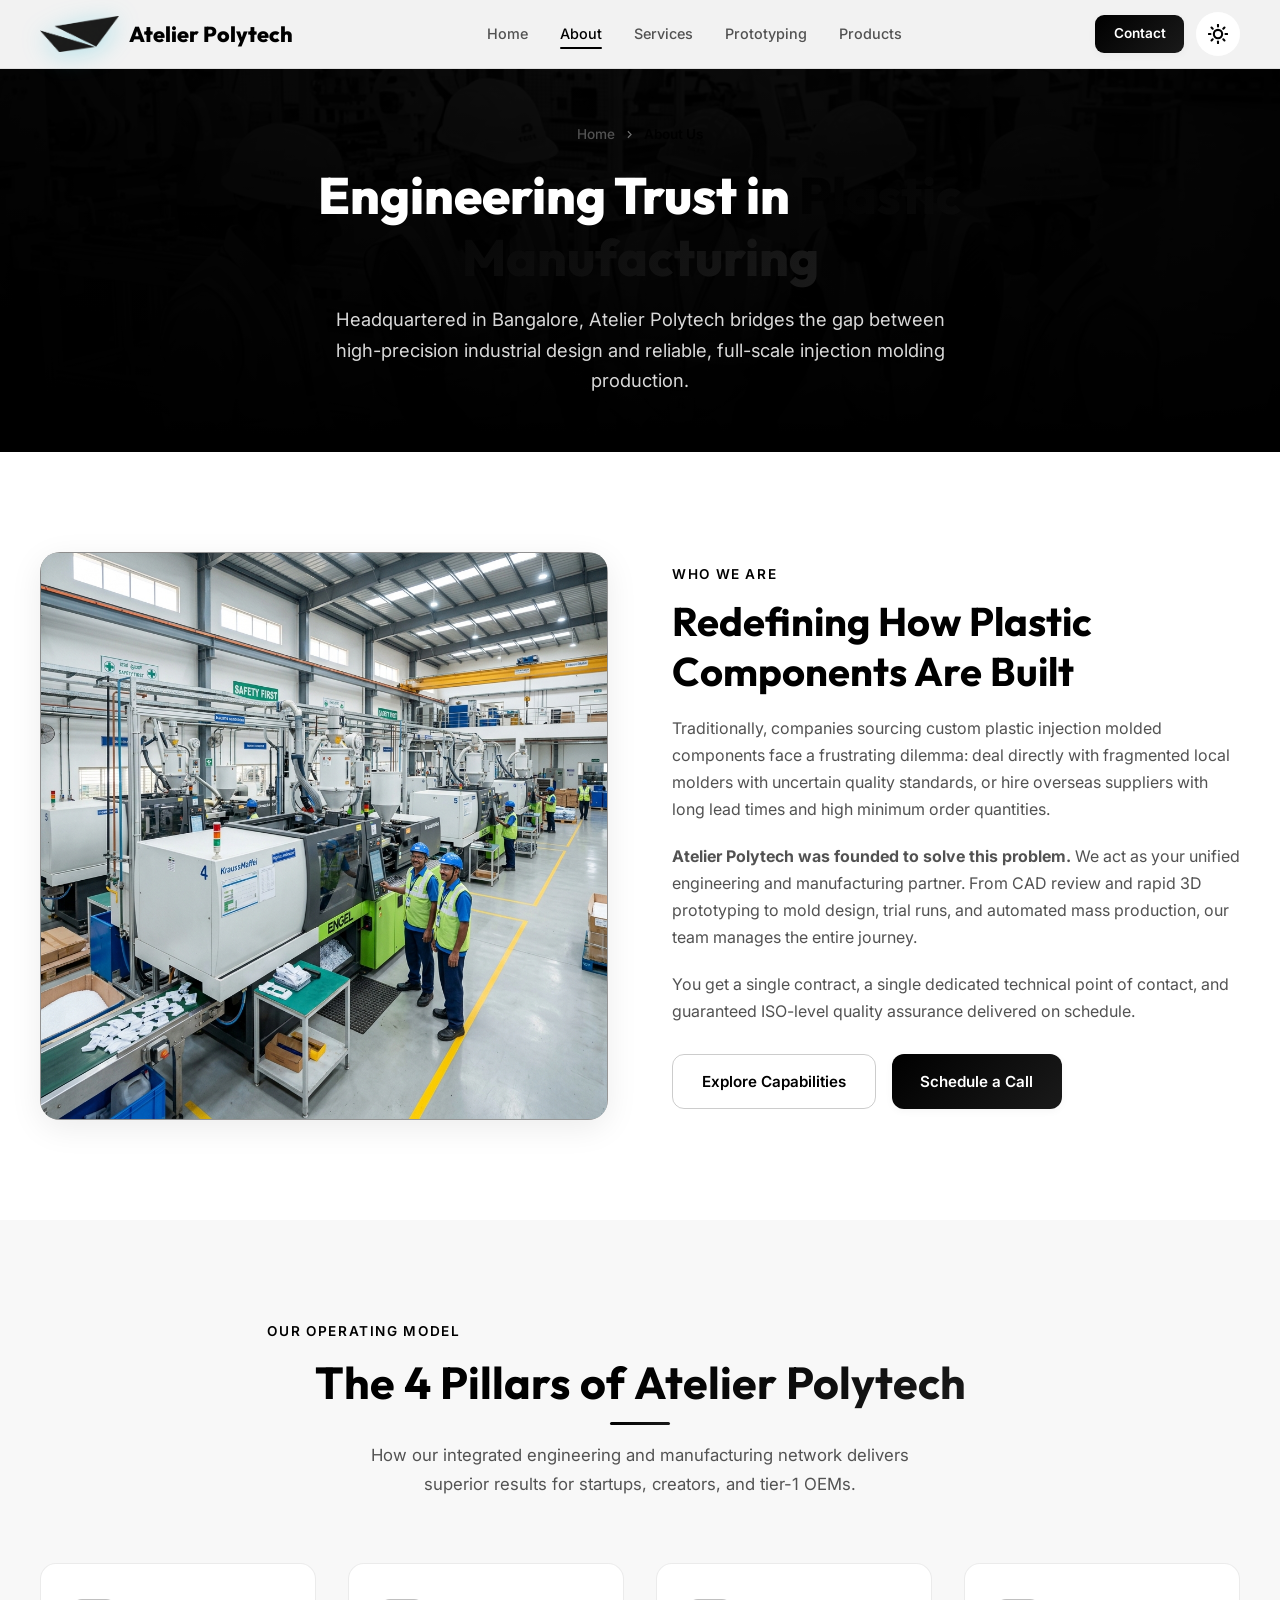
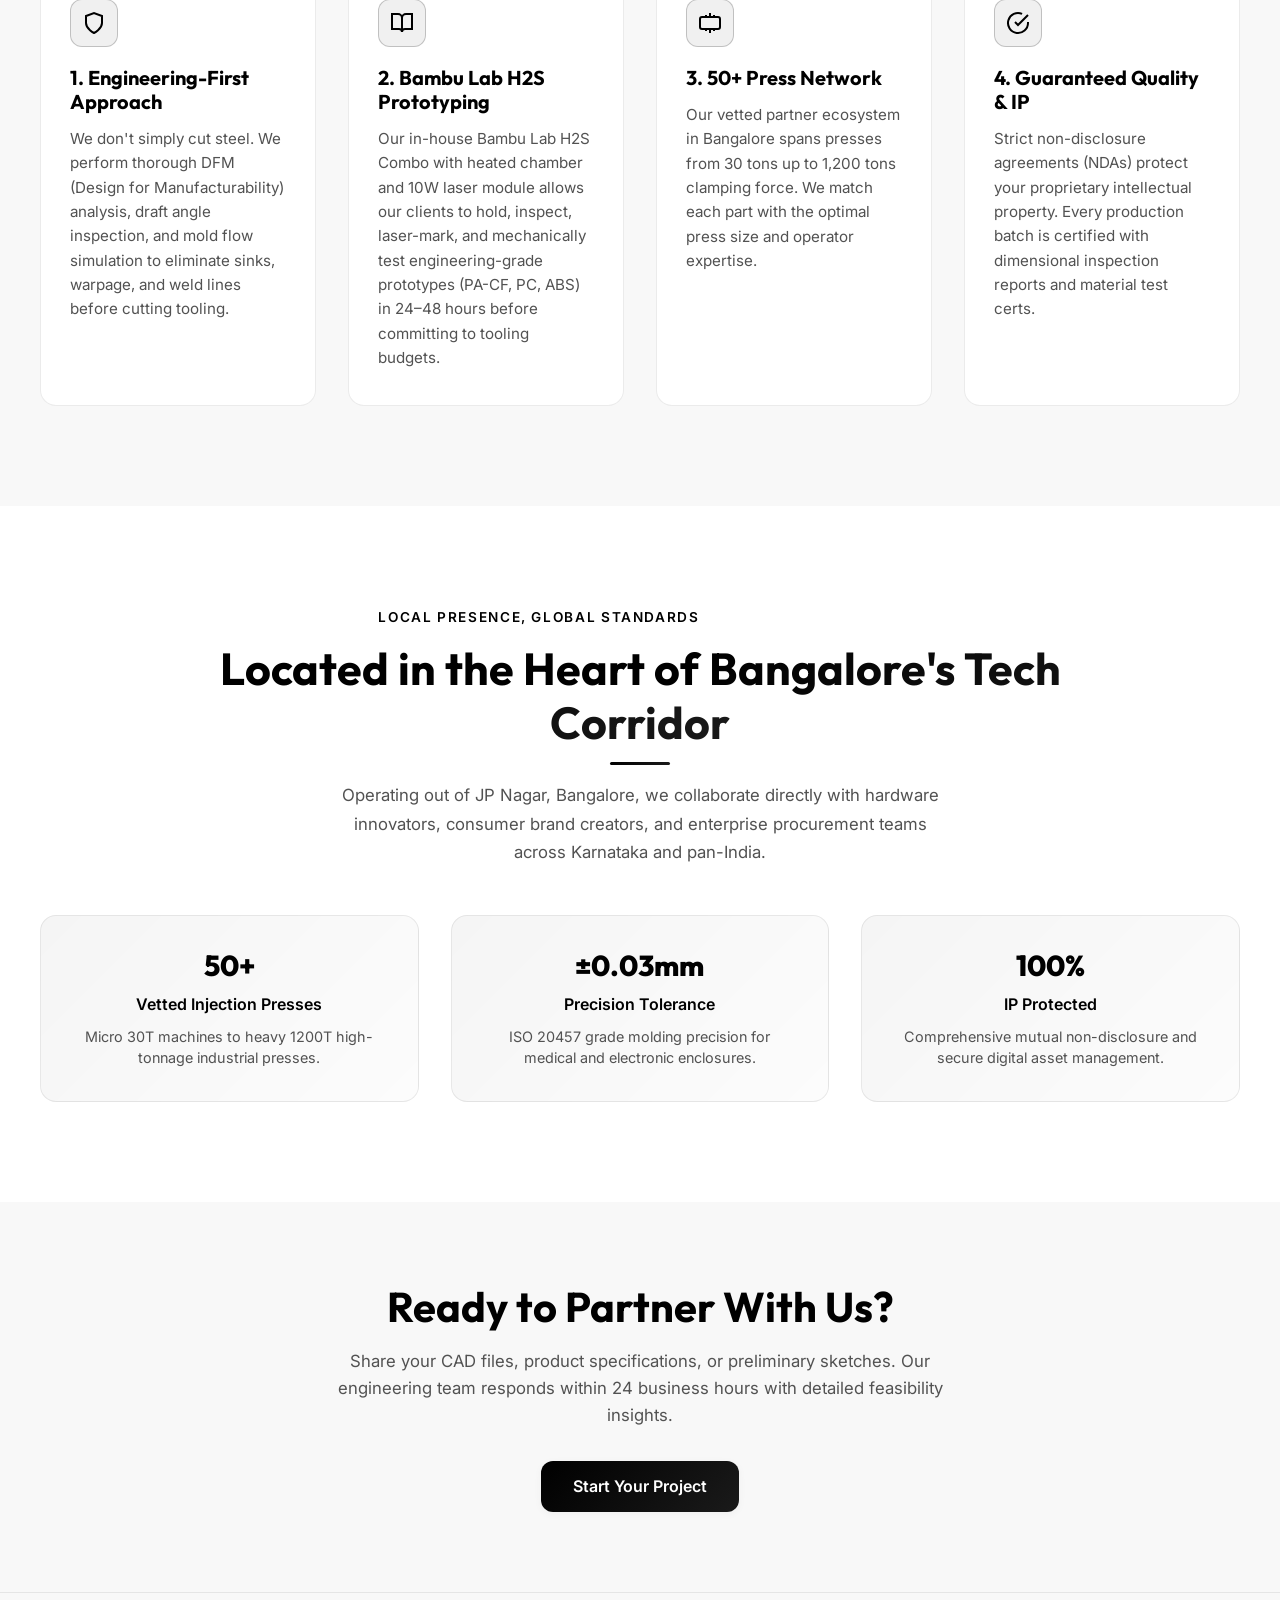
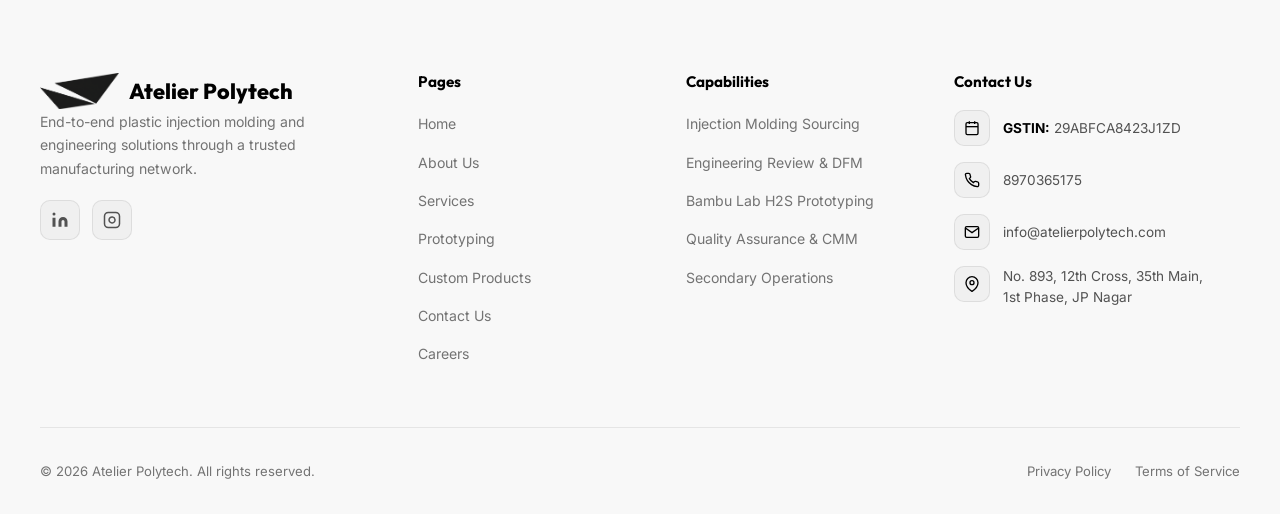
==== commit cedc040b: "Fix hero nav overlap, remove industries completely, replace resin 3D printing with Bambu Lab H2S Com" ====
--- a/about.html
+++ b/about.html
@@ -73,7 +73,6 @@
         <li><a href="about.html" class="navbar__link active">About</a></li>
         <li><a href="services.html" class="navbar__link">Services</a></li>
         <li><a href="prototyping.html" class="navbar__link">Prototyping</a></li>
-        <li><a href="industries.html" class="navbar__link">Industries</a></li>
         <li><a href="products.html" class="navbar__link">Products</a></li>
       </ul>
 
@@ -112,7 +111,6 @@
       <a href="about.html" class="navbar__link active">About</a>
       <a href="services.html" class="navbar__link">Services</a>
       <a href="prototyping.html" class="navbar__link">Prototyping</a>
-      <a href="industries.html" class="navbar__link">Industries</a>
       <a href="products.html" class="navbar__link">Products</a>
       <a href="careers.html" class="navbar__link">Careers</a>
       <a href="contact.html" class="navbar__link">Contact Us</a>
@@ -181,8 +179,8 @@
           <div style="width:48px;height:48px;border-radius:12px;background:var(--bg-tertiary);border:1px solid var(--border-accent);display:flex;align-items:center;justify-content:center;color:var(--accent);margin-bottom:1.2rem;">
             <svg xmlns="http://www.w3.org/2000/svg" width="24" height="24" viewBox="0 0 24 24" fill="none" stroke="currentColor" stroke-width="2"><path d="M2 3h6a4 4 0 0 1 4 4v14a3 3 0 0 0-3-3H2z"></path><path d="M22 3h-6a4 4 0 0 0-4 4v14a3 3 0 0 1 3-3h7z"></path></svg>
           </div>
-          <h3 style="font-size:1.25rem;margin-bottom:0.8rem;color:var(--text-primary);">2. Rapid Prototyping</h3>
-          <p style="color:var(--text-secondary);font-size:0.95rem;line-height:1.6;">Our in-house 3D printing and resin prototyping capabilities allow our clients to hold, inspect, and mechanically test their parts in 24–48 hours before committing to tooling budgets.</p>
+          <h3 style="font-size:1.25rem;margin-bottom:0.8rem;color:var(--text-primary);">2. Bambu Lab H2S Prototyping</h3>
+          <p style="color:var(--text-secondary);font-size:0.95rem;line-height:1.6;">Our in-house Bambu Lab H2S Combo with heated chamber and 10W laser module allows our clients to hold, inspect, laser-mark, and mechanically test engineering-grade prototypes (PA-CF, PC, ABS) in 24–48 hours before committing to tooling budgets.</p>
         </div>
 
         <div class="card-lift" style="background:var(--bg-card);padding:2.2rem 1.8rem;border-radius:16px;border:1px solid var(--border-color);">
@@ -269,7 +267,6 @@
             <li><a href="about.html">About Us</a></li>
             <li><a href="services.html">Services</a></li>
             <li><a href="prototyping.html">Prototyping</a></li>
-            <li><a href="industries.html">Industries</a></li>
             <li><a href="products.html">Custom Products</a></li>
             <li><a href="contact.html">Contact Us</a></li>
             <li><a href="careers.html">Careers</a></li>
@@ -281,7 +278,7 @@
           <ul>
             <li><a href="services.html">Injection Molding Sourcing</a></li>
             <li><a href="services.html">Engineering Review &amp; DFM</a></li>
-            <li><a href="prototyping.html">Resin 3D Prototyping</a></li>
+            <li><a href="prototyping.html">Bambu Lab H2S Prototyping</a></li>
             <li><a href="services.html">Quality Assurance &amp; CMM</a></li>
             <li><a href="services.html">Secondary Operations</a></li>
           </ul>
--- a/css/style.css
+++ b/css/style.css
@@ -327,10 +327,11 @@
   align-items: center;
   justify-content: center;
   text-align: center;
-  padding: 8rem 1.5rem 4rem;
+  padding: calc(80px + 3.5rem) 1.5rem 4rem;
   overflow: hidden;
   background: #000 !important;
   color: #ffffff !important;
+  box-sizing: border-box;
 }
 
 /* Background video wrapper */
@@ -401,6 +402,7 @@
   z-index: 5;
   max-width: 840px;
   color: #ffffff !important;
+  margin-top: clamp(2rem, 5vh, 4rem);
 }
 
 /* Badge - Crisp White on AMOLED dark */
@@ -1945,7 +1947,7 @@
     flex-direction: column;
     justify-content: center;
     align-items: center;
-    padding: 5.5rem 1rem 3.5rem;
+    padding: calc(75px + 2.5rem) 1.25rem 3.5rem;
     position: relative;
     overflow: hidden;
   }
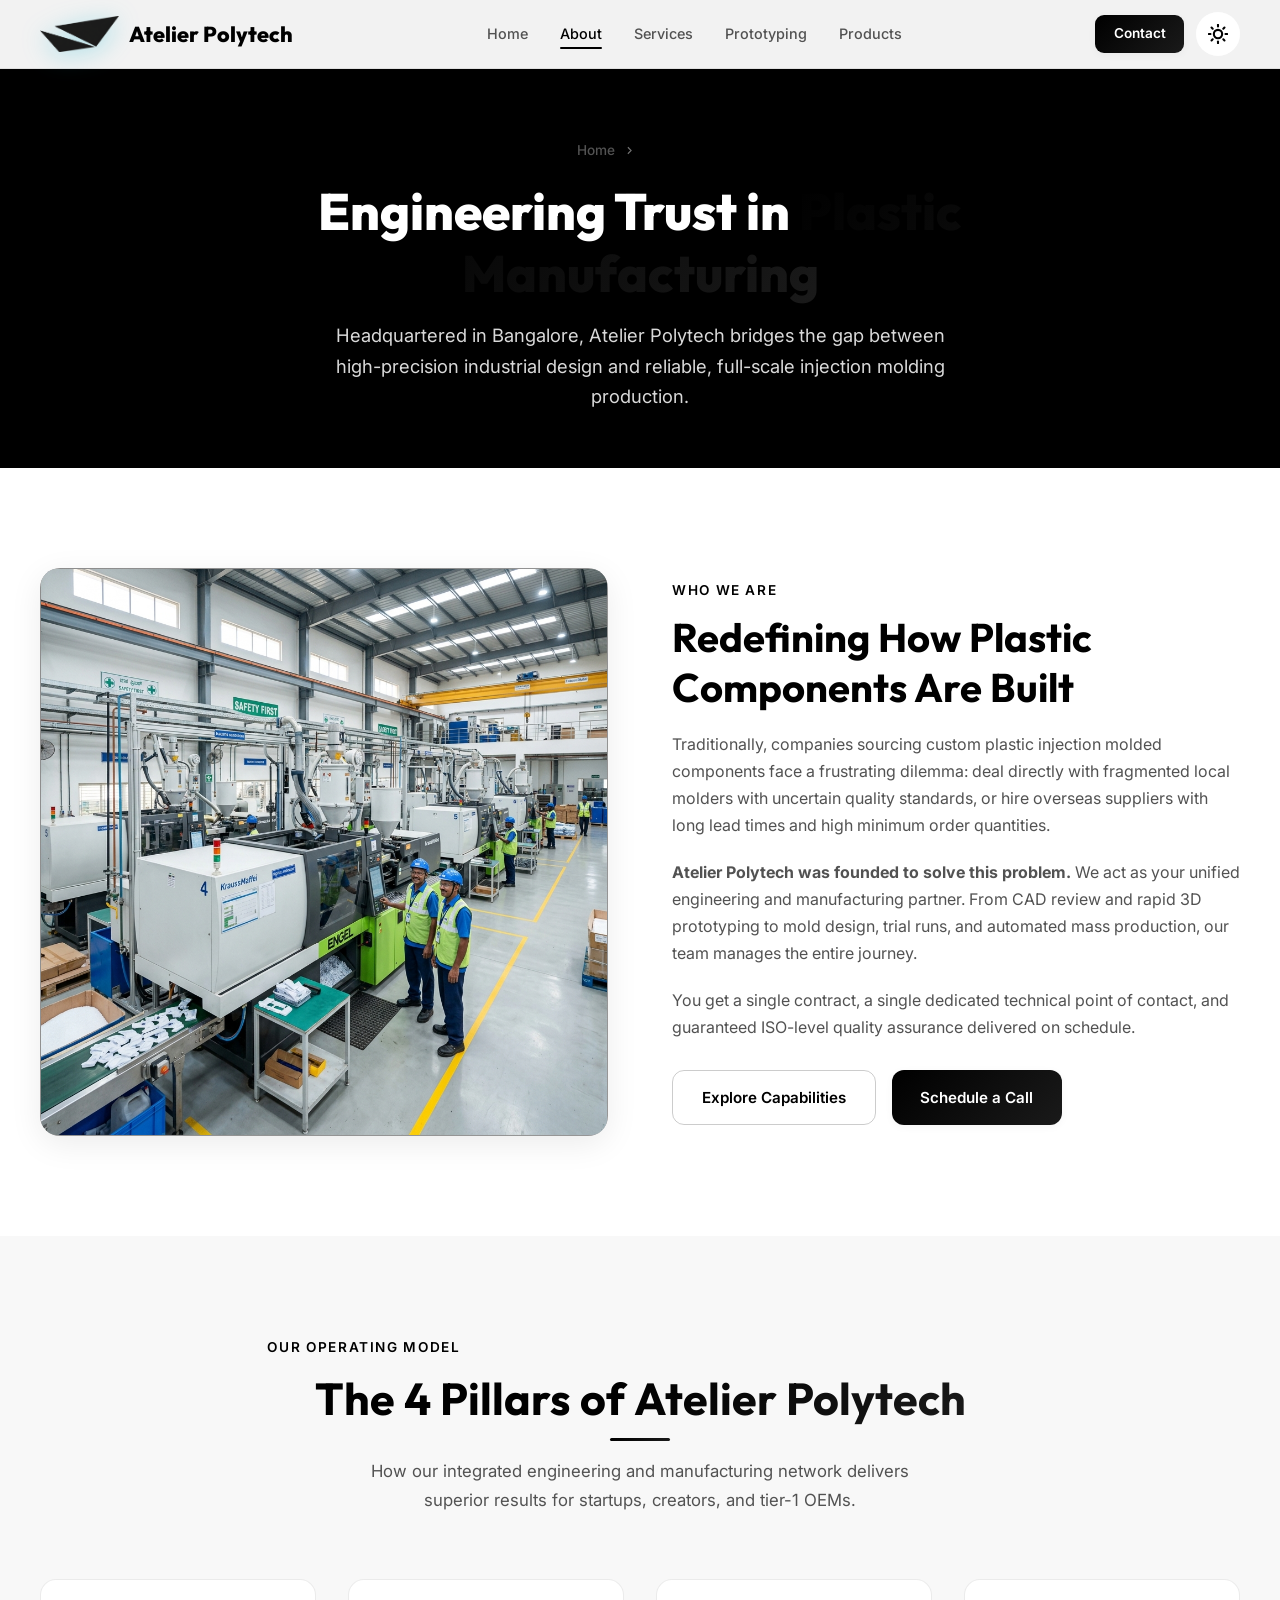
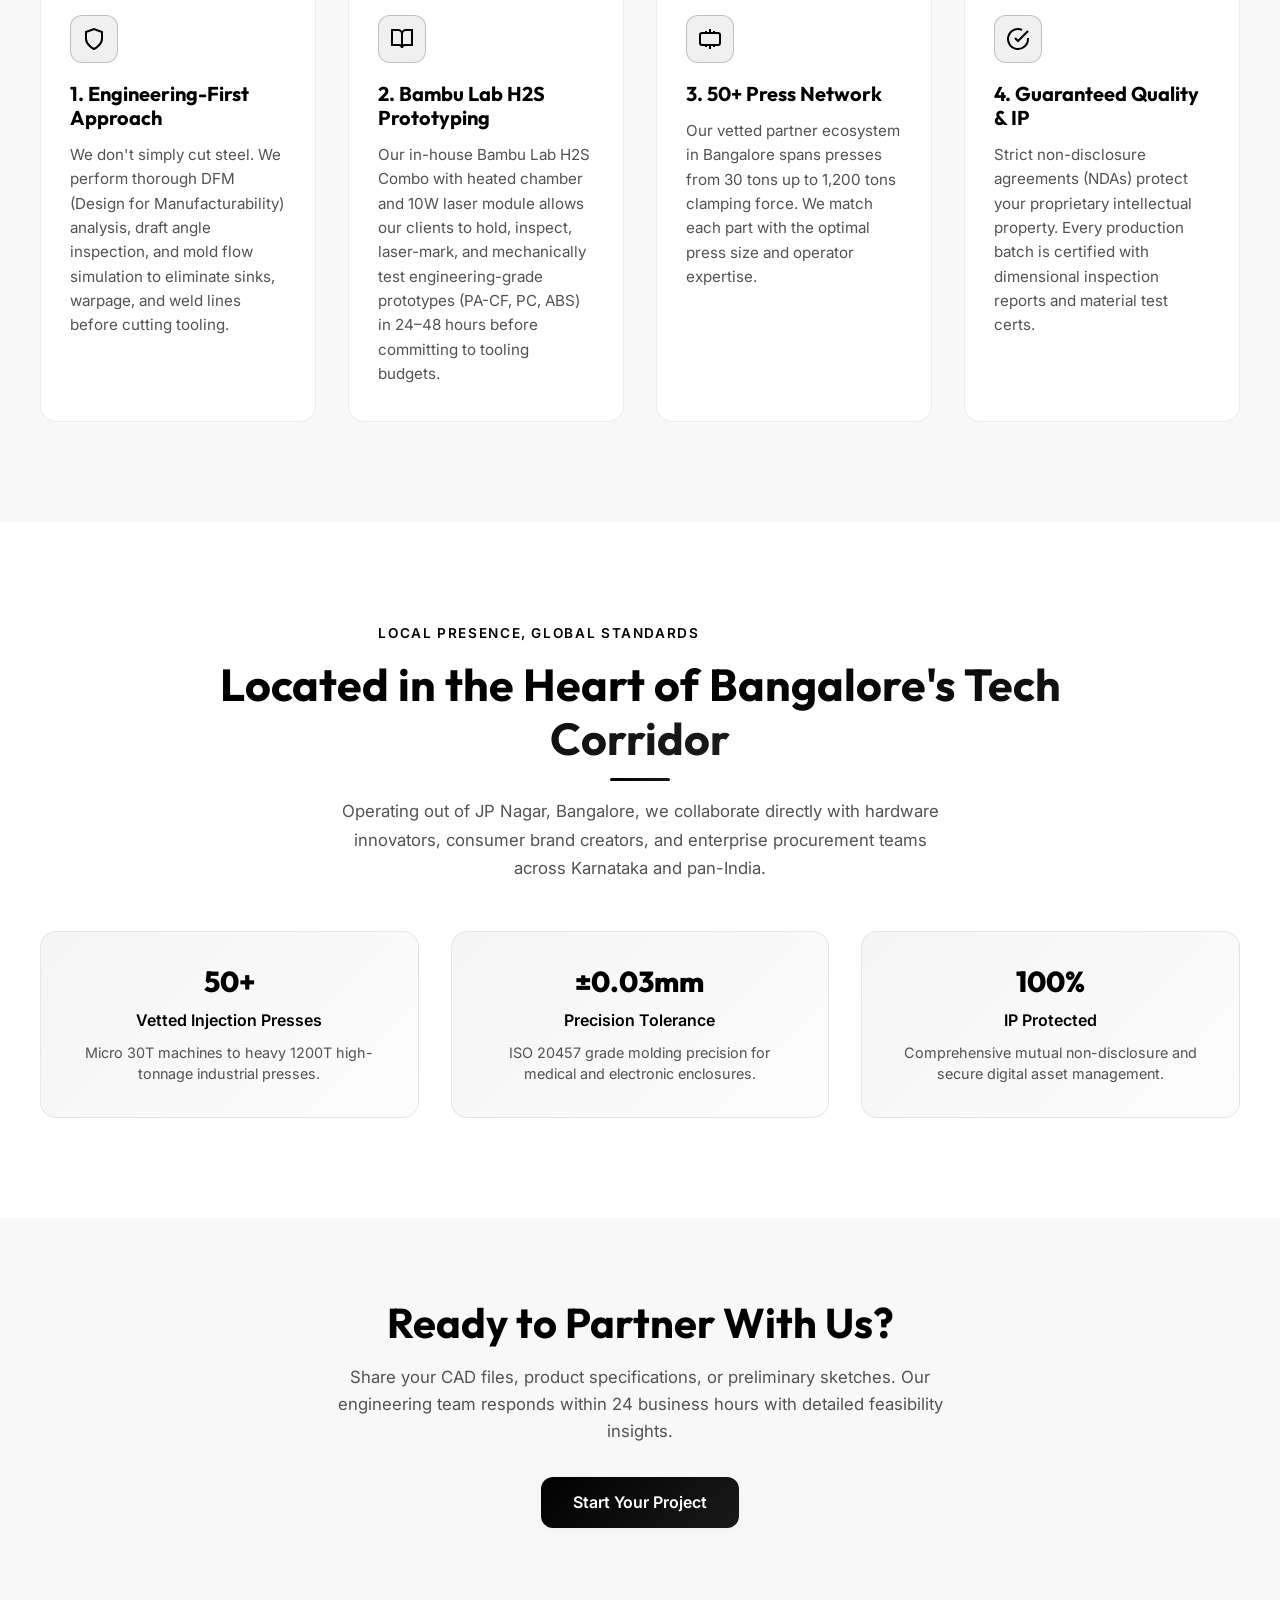
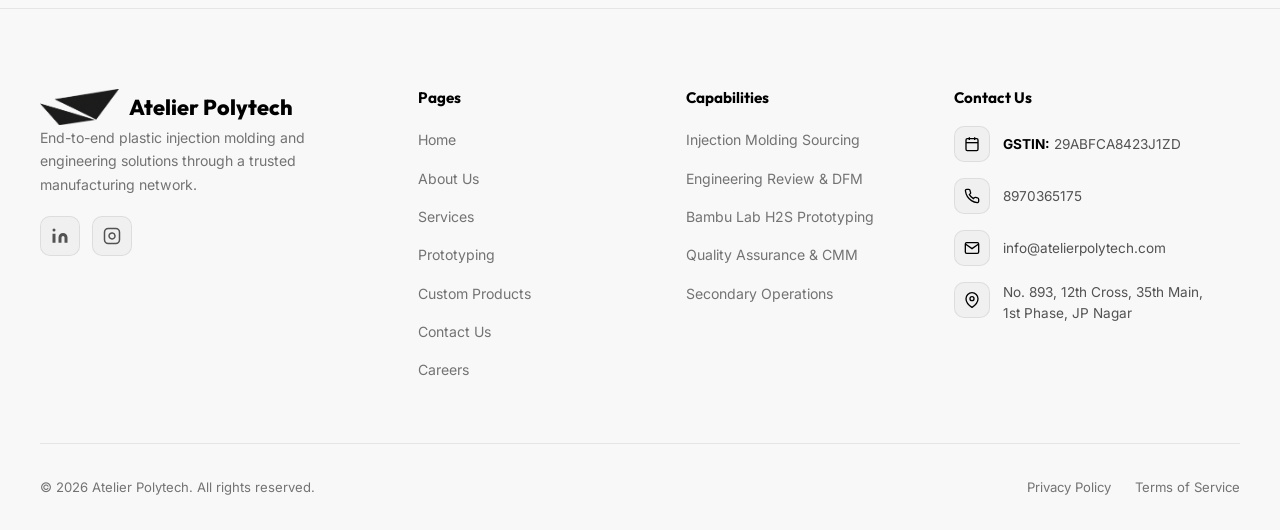
==== commit 391ec23a: "Fix hero upward bounce overflow, add looping hero videos to about, services, and prototyping, and fi" ====
--- a/about.html
+++ b/about.html
@@ -122,8 +122,12 @@
 
   <!-- Page Hero Banner -->
   <section class="page-hero">
-    <img src="assets/images/about-team.png" alt="Atelier Polytech Manufacturing Team" class="page-hero__bg">
-    <div class="page-hero__overlay"></div>
+    <div class="page-hero__video-wrap">
+      <video class="page-hero__video" autoplay muted playsinline preload="auto">
+        <source src="assets/videos/5.mp4" type="video/mp4">
+      </video>
+      <div class="page-hero__video-overlay"></div>
+    </div>
     <div class="container page-hero__content">
       <div class="page-hero__breadcrumb">
         <a href="index.html">Home</a>
--- a/css/style.css
+++ b/css/style.css
@@ -325,9 +325,11 @@
   display: flex;
   flex-direction: column;
   align-items: center;
-  justify-content: center;
+  justify-content: flex-start;
   text-align: center;
-  padding: calc(80px + 3.5rem) 1.5rem 4rem;
+  padding-top: calc(80px + clamp(3.5rem, 8vh, 6rem));
+  padding-bottom: 4rem;
+  padding-inline: 1.5rem;
   overflow: hidden;
   background: #000 !important;
   color: #ffffff !important;
@@ -402,7 +404,7 @@
   z-index: 5;
   max-width: 840px;
   color: #ffffff !important;
-  margin-top: clamp(2rem, 5vh, 4rem);
+  margin-top: clamp(1.2rem, 3.5vh, 2.5rem);
 }
 
 /* Badge - Crisp White on AMOLED dark */
@@ -570,10 +572,11 @@
   align-items: center;
   justify-content: center;
   text-align: center;
-  padding: 7.5rem 1.5rem 3.5rem;
+  padding: calc(80px + 3.5rem) 1.5rem 3.5rem;
   background: #000000;
   overflow: hidden;
   border-bottom: 1px solid var(--border-color);
+  box-sizing: border-box;
 }
 
 .page-hero__bg {
@@ -597,6 +600,43 @@
   inset: 0;
   background: radial-gradient(circle at center, rgba(0, 0, 0, 0.4) 0%, rgba(0, 0, 0, 0.85) 100%),
               linear-gradient(to bottom, rgba(0, 0, 0, 0.4) 0%, #000000 100%);
+  pointer-events: none;
+  z-index: 1;
+}
+
+/* Page Hero Video Background */
+.page-hero__video-wrap {
+  position: absolute;
+  inset: 0;
+  z-index: 0;
+  overflow: hidden;
+  background: #000000;
+  pointer-events: none;
+}
+
+.page-hero__video {
+  position: absolute;
+  top: 0;
+  left: 0;
+  width: 100%;
+  height: 100%;
+  object-fit: cover;
+  object-position: center;
+  pointer-events: none;
+  opacity: 0;
+  transition: opacity 1.2s cubic-bezier(0.4, 0, 0.2, 1);
+  background: #000000;
+}
+
+.page-hero__video.is-visible {
+  opacity: 1;
+}
+
+.page-hero__video-overlay {
+  position: absolute;
+  inset: 0;
+  background: radial-gradient(circle at center, rgba(0, 0, 0, 0.35) 0%, rgba(0, 0, 0, 0.75) 100%),
+              linear-gradient(to bottom, rgba(0, 0, 0, 0.45) 0%, rgba(0, 0, 0, 0.85) 100%);
   pointer-events: none;
   z-index: 1;
 }
@@ -1945,9 +1985,11 @@
     min-height: 100dvh;
     display: flex;
     flex-direction: column;
-    justify-content: center;
+    justify-content: flex-start;
     align-items: center;
-    padding: calc(75px + 2.5rem) 1.25rem 3.5rem;
+    padding-top: calc(75px + clamp(2rem, 5vh, 3.5rem));
+    padding-bottom: 3.5rem;
+    padding-inline: 1.25rem;
     position: relative;
     overflow: hidden;
   }
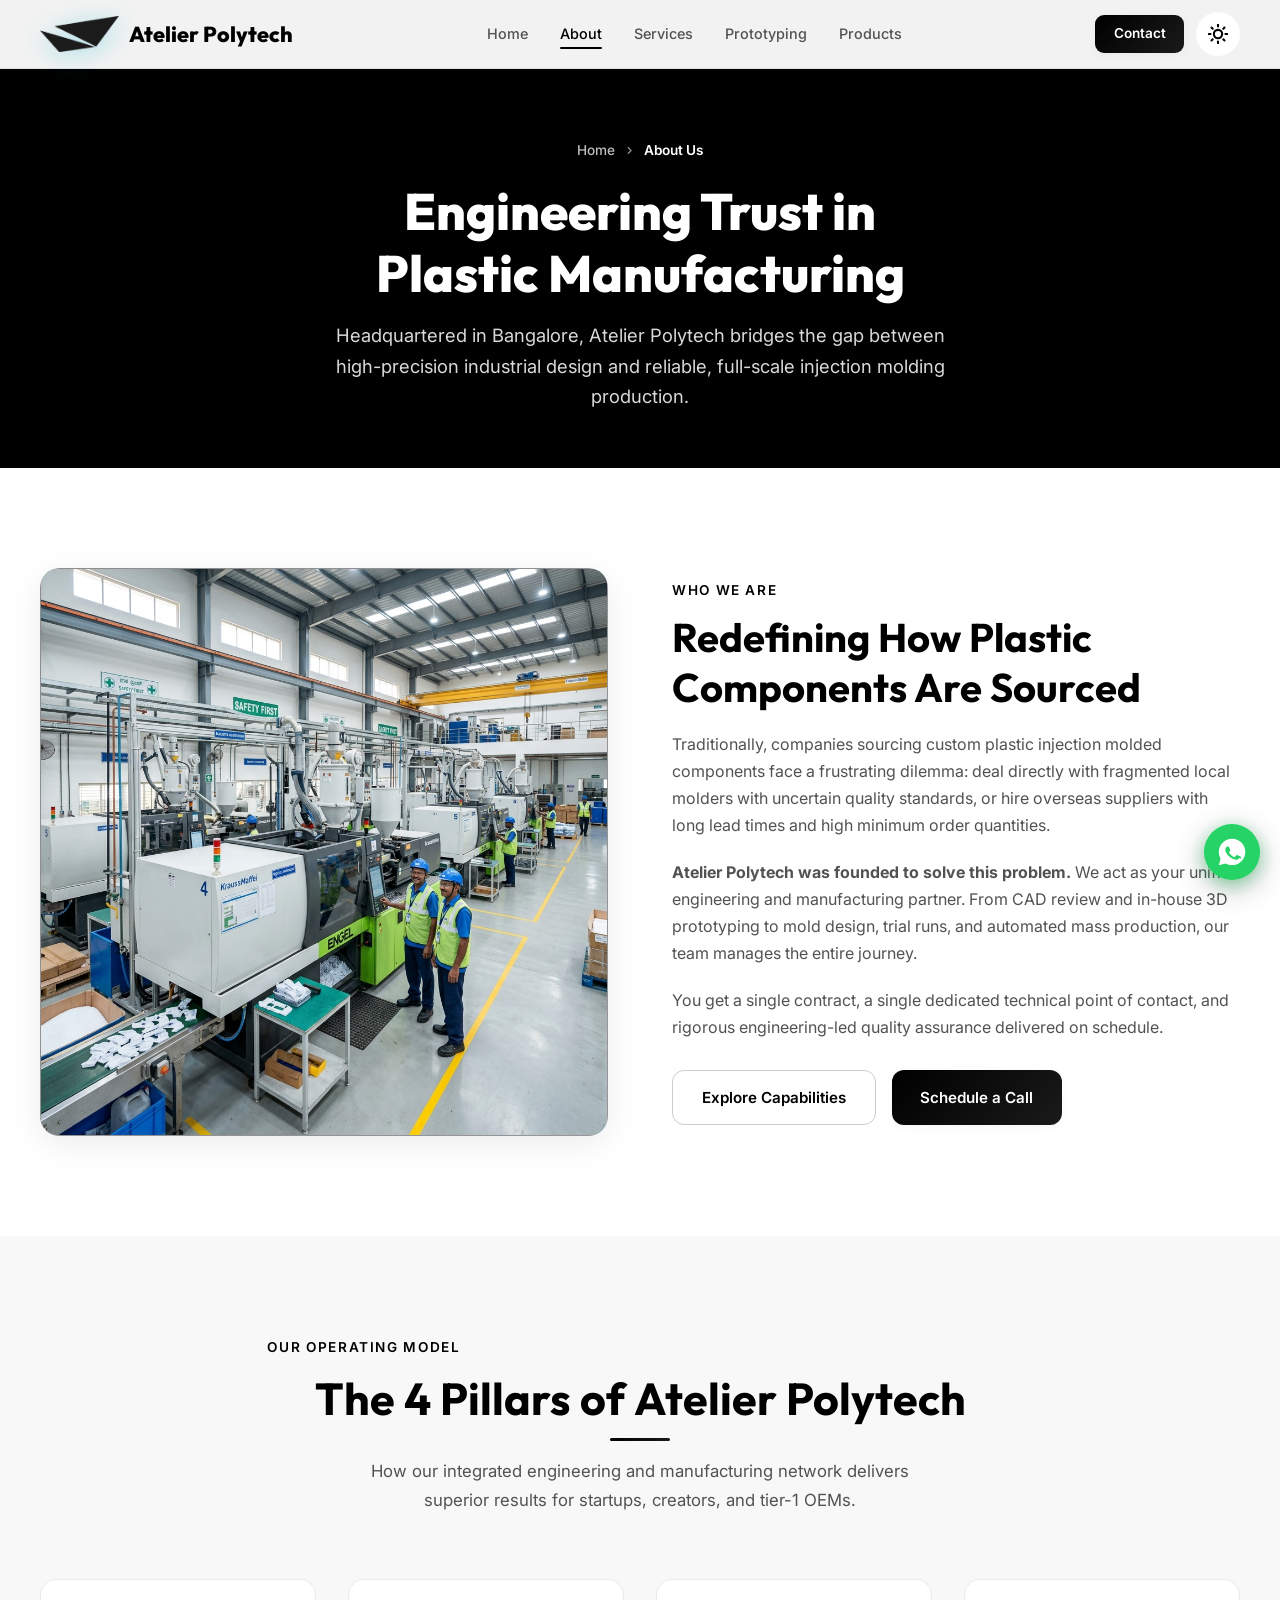
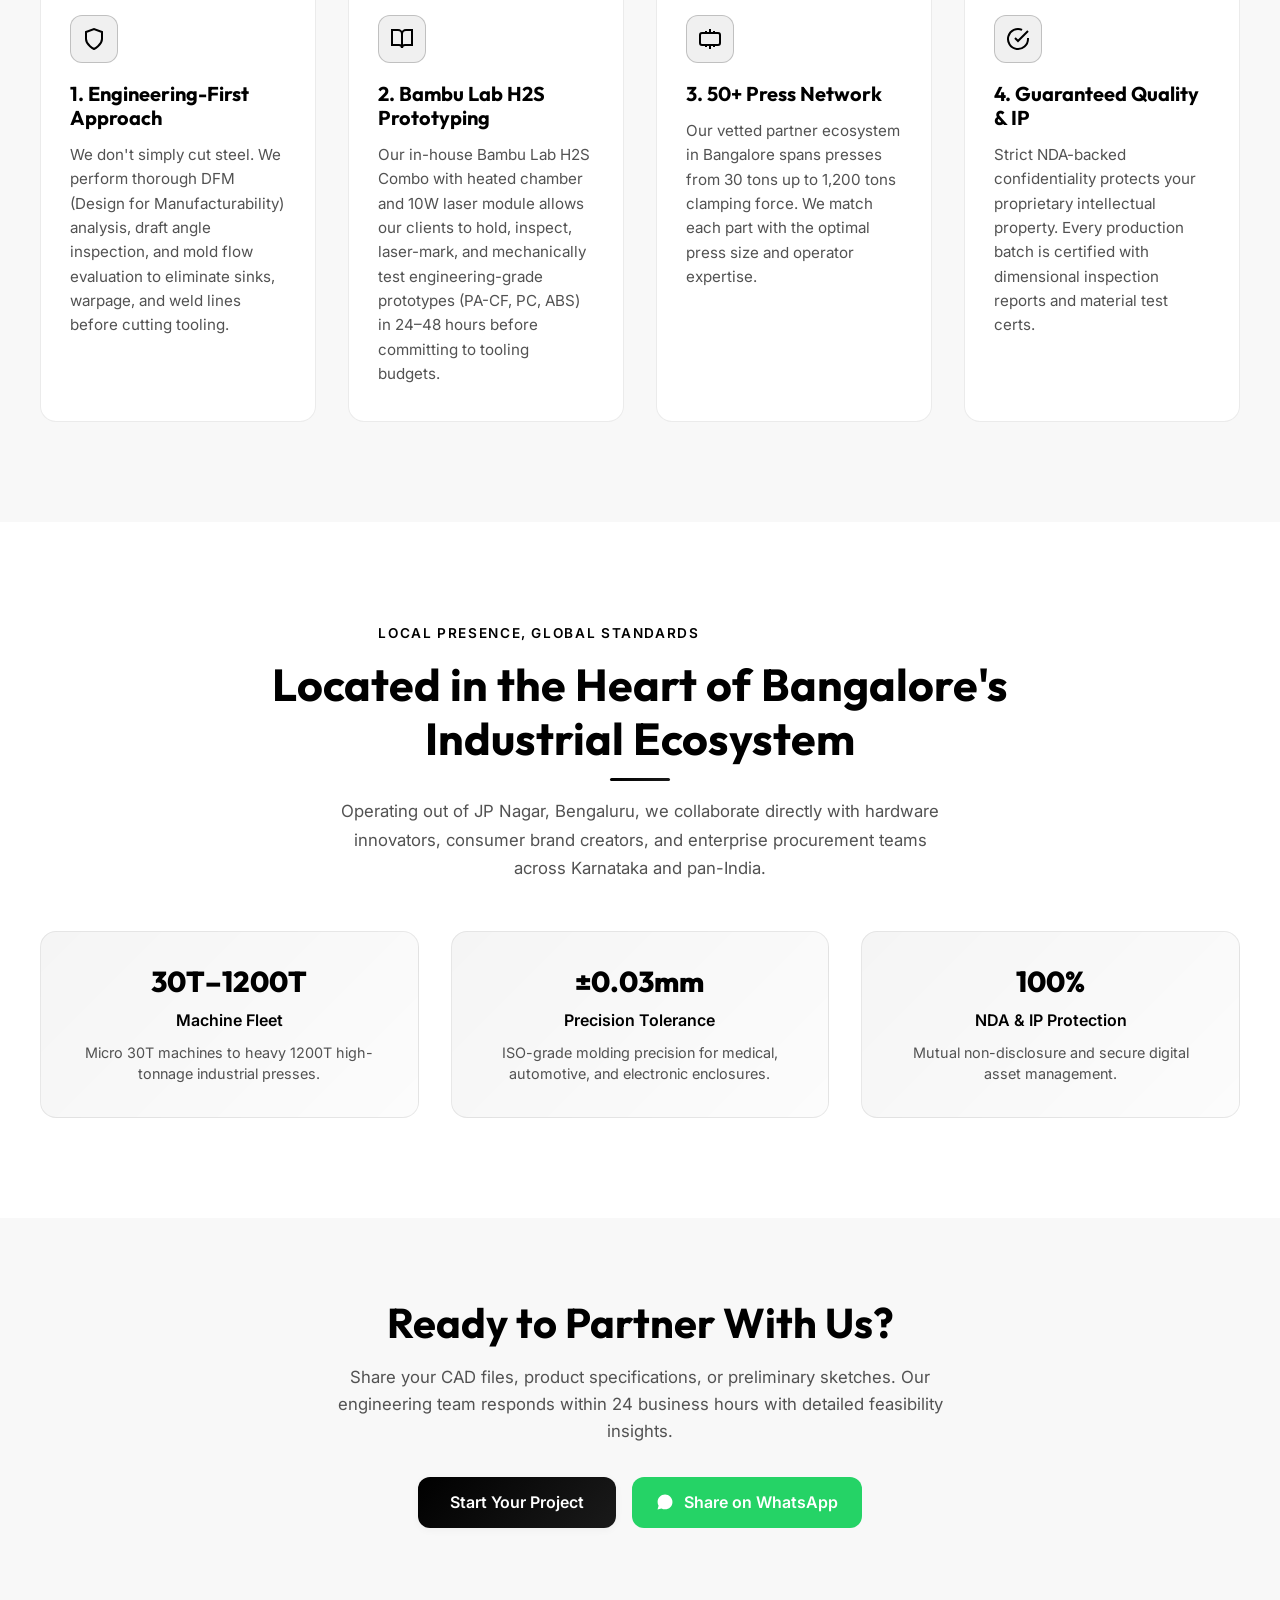
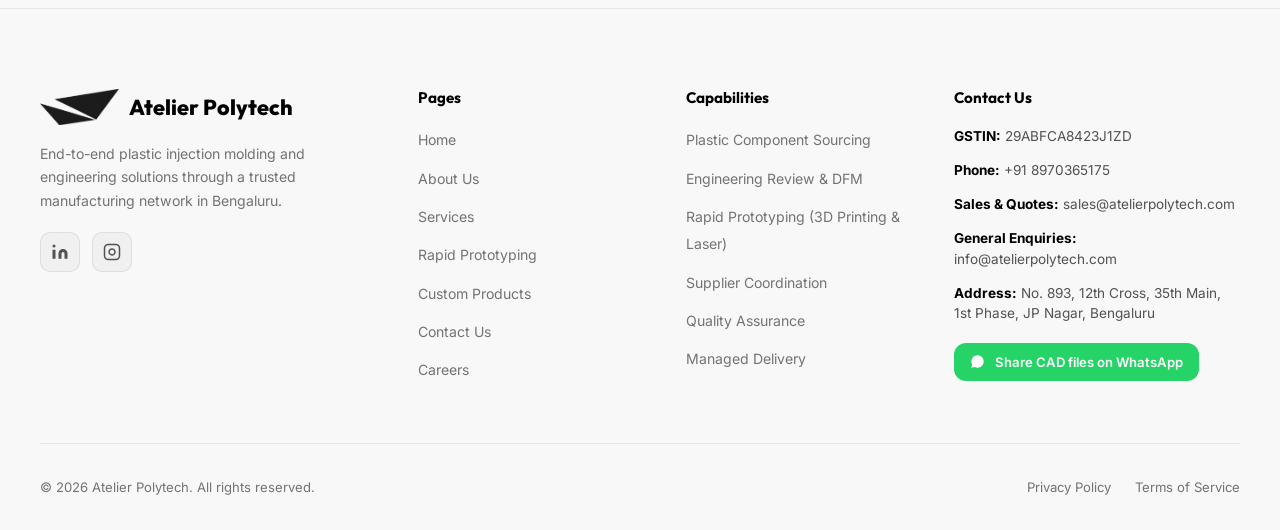
==== commit 52938665: "Fix light-mode hero black text, fix products filtering disappearance, enforce clean URLs, WhatsApp w" ====
--- a/about.html
+++ b/about.html
@@ -14,21 +14,53 @@
   </script>
   
   <title>About Us | Strategic Plastic Injection Molding Partner | Atelier Polytech</title>
-  <meta name="description" content="Learn about Atelier Polytech, Bangalore's premier engineering and plastic injection molding solutions company. Discover our hybrid manufacturing model, quality assurance protocols, and trusted production network.">
-  <meta name="keywords" content="about Atelier Polytech, plastic manufacturing company Bangalore, injection molding partner, engineering solutions, Bangalore OEM manufacturing">
-  <link rel="canonical" href="https://atelierpolytech.com/about.html">
+  <meta name="description" content="Learn about Atelier Polytech, Bangalore's engineering and plastic injection molding sourcing company. Learn about our hybrid model, QA protocols, and partner network.">
+  <link rel="canonical" href="https://atelierpolytech.com/about">
 
   <!-- Open Graph -->
   <meta property="og:type" content="website">
-  <meta property="og:url" content="https://atelierpolytech.com/about.html">
+  <meta property="og:url" content="https://atelierpolytech.com/about">
   <meta property="og:title" content="About Us | Atelier Polytech">
   <meta property="og:description" content="Your dedicated plastic manufacturing partner in Bangalore. Engineering review, rapid prototyping, and a vetted network of 50+ injection molding presses.">
   <meta property="og:image" content="https://atelierpolytech.com/assets/images/about-team.png">
 
+  <!-- Twitter Card -->
+  <meta name="twitter:card" content="summary_large_image">
+  <meta name="twitter:title" content="About Us | Atelier Polytech">
+  <meta name="twitter:description" content="Your dedicated plastic manufacturing partner in Bangalore. Engineering review, rapid prototyping, and a vetted network of 50+ injection molding presses.">
+  <meta name="twitter:image" content="https://atelierpolytech.com/assets/images/about-team.png">
+
   <!-- Favicon -->
-  <link rel="icon" type="image/png" sizes="48x48" href="https://atelierpolytech.com/assets/images/favicon_48.png">
-  <link rel="icon" type="image/png" sizes="192x192" href="https://atelierpolytech.com/assets/images/favicon.png">
-  <link rel="shortcut icon" href="https://atelierpolytech.com/favicon.ico">
+  <link rel="icon" type="image/png" sizes="48x48" href="assets/images/favicon_48.png">
+  <link rel="icon" type="image/png" sizes="192x192" href="assets/images/favicon.png">
+  <link rel="shortcut icon" href="favicon.ico">
+
+  <!-- Google Fonts Preconnect & Swap -->
+  <link rel="preconnect" href="https://fonts.googleapis.com">
+  <link rel="preconnect" href="https://fonts.gstatic.com" crossorigin>
+  <link href="https://fonts.googleapis.com/css2?family=Inter:wght@400;500;600&family=Outfit:wght@600;700;800&display=swap" rel="stylesheet">
+
+  <!-- BreadcrumbList Schema -->
+  <script type="application/ld+json">
+  {
+    "@context": "https://schema.org",
+    "@type": "BreadcrumbList",
+    "itemListElement": [
+      {
+        "@type": "ListItem",
+        "position": 1,
+        "name": "Home",
+        "item": "https://atelierpolytech.com/"
+      },
+      {
+        "@type": "ListItem",
+        "position": 2,
+        "name": "About Us",
+        "item": "https://atelierpolytech.com/about"
+      }
+    ]
+  }
+  </script>
 
   <!-- Auto-detect system theme -->
   <script>
@@ -47,37 +79,35 @@
     })();
   </script>
 
-  <!-- Google Fonts -->
-  <link rel="preconnect" href="https://fonts.googleapis.com">
-  <link rel="preconnect" href="https://fonts.gstatic.com" crossorigin>
-  <link href="https://fonts.googleapis.com/css2?family=Inter:wght@400;500;600&family=Outfit:wght@600;700;800&display=swap" rel="stylesheet">
-
   <!-- Stylesheets -->
-  <link rel="stylesheet" href="css/themes.css?v=2.2">
-  <link rel="stylesheet" href="css/style.css?v=2.2">
-  <link rel="stylesheet" href="css/animations.css?v=2.2">
+  <link rel="stylesheet" href="css/themes.css?v=2.3">
+  <link rel="stylesheet" href="css/style.css?v=2.3">
+  <link rel="stylesheet" href="css/animations.css?v=2.3">
 </head>
 <body>
+
+  <!-- Skip to main content -->
+  <a href="#main-content" class="skip-link">Skip to main content</a>
 
   <!-- ========== NAVIGATION ========== -->
   <nav class="navbar" id="navbar">
     <div class="container">
-      <a href="index.html" class="navbar__logo">
-        <img src="assets/images/logo.png" alt="Atelier Polytech Logo" class="logo-animated-img logo-invert">
+      <a href="/" class="navbar__logo">
+        <img src="assets/images/logo.png" alt="Atelier Polytech Logo" class="logo-animated-img logo-invert" width="36" height="36">
         <span>Atelier <span class="navbar__logo-accent">Polytech</span></span>
       </a>
 
       <!-- Desktop links -->
       <ul class="navbar__links" id="nav-links">
-        <li><a href="index.html" class="navbar__link">Home</a></li>
-        <li><a href="about.html" class="navbar__link active">About</a></li>
-        <li><a href="services.html" class="navbar__link">Services</a></li>
-        <li><a href="prototyping.html" class="navbar__link">Prototyping</a></li>
-        <li><a href="products.html" class="navbar__link">Products</a></li>
+        <li><a href="/" class="navbar__link">Home</a></li>
+        <li><a href="/about" class="navbar__link active">About</a></li>
+        <li><a href="/services" class="navbar__link">Services</a></li>
+        <li><a href="/prototyping" class="navbar__link">Prototyping</a></li>
+        <li><a href="/products" class="navbar__link">Products</a></li>
       </ul>
 
       <div class="navbar__actions" style="display: flex; align-items: center; gap: 0.75rem;">
-        <a href="contact.html" class="btn btn--primary btn--sm nav-cta-desktop" style="padding: 0.45rem 1.15rem; font-size: 0.85rem;">Contact</a>
+        <a href="/contact" class="btn btn--primary btn--sm nav-cta-desktop" style="padding: 0.45rem 1.15rem; font-size: 0.85rem;">Contact</a>
         <button class="theme-toggle" aria-label="Toggle theme" id="theme-toggle-btn">
           <svg class="theme-toggle__icon theme-toggle__icon--sun" xmlns="http://www.w3.org/2000/svg" width="20" height="20" viewBox="0 0 24 24" fill="none" stroke="currentColor" stroke-width="2.5" stroke-linecap="round" stroke-linejoin="round">
             <circle cx="12" cy="12" r="5"></circle>
@@ -94,7 +124,7 @@
             <path d="M21 12.79A9 9 0 1 1 11.21 3 7 7 0 0 0 21 12.79z"></path>
           </svg>
         </button>
-        <button class="navbar__hamburger" id="nav-toggle" aria-label="Toggle navigation menu" aria-expanded="false">
+        <button class="navbar__hamburger" id="nav-toggle" aria-label="Toggle navigation menu" aria-expanded="false" aria-controls="nav-mobile-menu">
           <span></span>
           <span></span>
           <span></span>
@@ -105,161 +135,173 @@
 
   <!-- Mobile menu overlay -->
   <div class="navbar__backdrop" id="nav-backdrop"></div>
-  <div class="navbar__mobile-menu" id="nav-mobile-menu">
+  <div class="navbar__mobile-menu" id="nav-mobile-menu" aria-hidden="true">
     <div style="display:flex;flex-direction:column;gap:1.2rem;flex-grow:1;">
-      <a href="index.html" class="navbar__link">Home</a>
-      <a href="about.html" class="navbar__link active">About</a>
-      <a href="services.html" class="navbar__link">Services</a>
-      <a href="prototyping.html" class="navbar__link">Prototyping</a>
-      <a href="products.html" class="navbar__link">Products</a>
-      <a href="careers.html" class="navbar__link">Careers</a>
-      <a href="contact.html" class="navbar__link">Contact Us</a>
+      <a href="/" class="navbar__link">Home</a>
+      <a href="/about" class="navbar__link active">About</a>
+      <a href="/services" class="navbar__link">Services</a>
+      <a href="/prototyping" class="navbar__link">Prototyping</a>
+      <a href="/products" class="navbar__link">Products</a>
+      <a href="/contact" class="navbar__link">Contact Us</a>
     </div>
     <div style="padding-top:1.5rem;border-top:1px solid var(--border-color);">
-      <a href="contact.html" class="btn btn--primary" style="width:100%;text-align:center;">Start Your Project</a>
+      <a href="/contact" class="btn btn--primary" style="width:100%;text-align:center;">Start Your Project</a>
     </div>
   </div>
 
-  <!-- Page Hero Banner -->
-  <section class="page-hero">
-    <div class="page-hero__video-wrap">
-      <video class="page-hero__video" autoplay muted playsinline preload="auto">
-        <source src="assets/videos/5.mp4" type="video/mp4">
-      </video>
-      <div class="page-hero__video-overlay"></div>
-    </div>
-    <div class="container page-hero__content">
-      <div class="page-hero__breadcrumb">
-        <a href="index.html">Home</a>
-        <svg xmlns="http://www.w3.org/2000/svg" viewBox="0 0 24 24" fill="none" stroke="currentColor" stroke-width="2"><polyline points="9 18 15 12 9 6"></polyline></svg>
-        <span>About Us</span>
-      </div>
-      <h1>Engineering Trust in <span class="gradient-text">Plastic Manufacturing</span></h1>
-      <p>Headquartered in Bangalore, Atelier Polytech bridges the gap between high-precision industrial design and reliable, full-scale injection molding production.</p>
-    </div>
-  </section>
-
-  <!-- Main Story Section -->
-  <section class="section">
-    <div class="container">
-      <div class="about__grid" style="align-items:center;">
-        <div class="about__image-wrapper reveal reveal-left">
-          <img src="assets/images/factory-facility.png" alt="State of the art plastic injection molding facility in Bangalore" style="width:100%;border-radius:16px;border:1px solid var(--border-color);box-shadow:var(--shadow-md);" loading="lazy">
-        </div>
-        <div class="about__text reveal reveal-right">
-          <p class="text-accent" style="font-size:0.85rem;font-weight:600;text-transform:uppercase;letter-spacing:0.12em;margin-bottom:0.6rem;">Who We Are</p>
-          <h2 style="font-size:clamp(1.8rem, 3.5vw, 2.5rem);margin-bottom:1.2rem;line-height:1.25;">Redefining How Plastic Components Are Built</h2>
-          <p style="margin-bottom:1.2rem;color:var(--text-secondary);line-height:1.7;">Traditionally, companies sourcing custom plastic injection molded components face a frustrating dilemma: deal directly with fragmented local molders with uncertain quality standards, or hire overseas suppliers with long lead times and high minimum order quantities.</p>
-          <p style="margin-bottom:1.2rem;color:var(--text-secondary);line-height:1.7;"><strong>Atelier Polytech was founded to solve this problem.</strong> We act as your unified engineering and manufacturing partner. From CAD review and rapid 3D prototyping to mold design, trial runs, and automated mass production, our team manages the entire journey.</p>
-          <p style="margin-bottom:1.8rem;color:var(--text-secondary);line-height:1.7;">You get a single contract, a single dedicated technical point of contact, and guaranteed ISO-level quality assurance delivered on schedule.</p>
-          <div style="display:flex;gap:1rem;flex-wrap:wrap;">
-            <a href="services.html" class="btn btn--secondary">Explore Capabilities</a>
-            <a href="contact.html" class="btn btn--primary">Schedule a Call</a>
-          </div>
-        </div>
-      </div>
-    </div>
-  </section>
-
-  <!-- Core Pillars -->
-  <section class="section section--alt">
-    <div class="container">
-      <div class="section__header reveal">
-        <p class="text-accent" style="font-size:0.85rem;font-weight:600;text-transform:uppercase;letter-spacing:0.12em;margin-bottom:0.8rem;">Our Operating Model</p>
-        <h2 class="section__title">The 4 Pillars of <span class="gradient-text">Atelier Polytech</span></h2>
-        <p class="section__subtitle">How our integrated engineering and manufacturing network delivers superior results for startups, creators, and tier-1 OEMs.</p>
-      </div>
-
-      <div style="display:grid;grid-template-columns:repeat(auto-fit, minmax(260px, 1fr));gap:2rem;">
-        <div class="card-lift" style="background:var(--bg-card);padding:2.2rem 1.8rem;border-radius:16px;border:1px solid var(--border-color);">
-          <div style="width:48px;height:48px;border-radius:12px;background:var(--bg-tertiary);border:1px solid var(--border-accent);display:flex;align-items:center;justify-content:center;color:var(--accent);margin-bottom:1.2rem;">
-            <svg xmlns="http://www.w3.org/2000/svg" width="24" height="24" viewBox="0 0 24 24" fill="none" stroke="currentColor" stroke-width="2"><path d="M12 22s8-4 8-10V5l-8-3-8 3v7c0 6 8 10 8 10z"></path></svg>
-          </div>
-          <h3 style="font-size:1.25rem;margin-bottom:0.8rem;color:var(--text-primary);">1. Engineering-First Approach</h3>
-          <p style="color:var(--text-secondary);font-size:0.95rem;line-height:1.6;">We don't simply cut steel. We perform thorough DFM (Design for Manufacturability) analysis, draft angle inspection, and mold flow simulation to eliminate sinks, warpage, and weld lines before cutting tooling.</p>
-        </div>
-
-        <div class="card-lift" style="background:var(--bg-card);padding:2.2rem 1.8rem;border-radius:16px;border:1px solid var(--border-color);">
-          <div style="width:48px;height:48px;border-radius:12px;background:var(--bg-tertiary);border:1px solid var(--border-accent);display:flex;align-items:center;justify-content:center;color:var(--accent);margin-bottom:1.2rem;">
-            <svg xmlns="http://www.w3.org/2000/svg" width="24" height="24" viewBox="0 0 24 24" fill="none" stroke="currentColor" stroke-width="2"><path d="M2 3h6a4 4 0 0 1 4 4v14a3 3 0 0 0-3-3H2z"></path><path d="M22 3h-6a4 4 0 0 0-4 4v14a3 3 0 0 1 3-3h7z"></path></svg>
-          </div>
-          <h3 style="font-size:1.25rem;margin-bottom:0.8rem;color:var(--text-primary);">2. Bambu Lab H2S Prototyping</h3>
-          <p style="color:var(--text-secondary);font-size:0.95rem;line-height:1.6;">Our in-house Bambu Lab H2S Combo with heated chamber and 10W laser module allows our clients to hold, inspect, laser-mark, and mechanically test engineering-grade prototypes (PA-CF, PC, ABS) in 24–48 hours before committing to tooling budgets.</p>
-        </div>
-
-        <div class="card-lift" style="background:var(--bg-card);padding:2.2rem 1.8rem;border-radius:16px;border:1px solid var(--border-color);">
-          <div style="width:48px;height:48px;border-radius:12px;background:var(--bg-tertiary);border:1px solid var(--border-accent);display:flex;align-items:center;justify-content:center;color:var(--accent);margin-bottom:1.2rem;">
-            <svg xmlns="http://www.w3.org/2000/svg" width="24" height="24" viewBox="0 0 24 24" fill="none" stroke="currentColor" stroke-width="2"><rect x="2" y="6" width="20" height="12" rx="2"></rect><path d="M12 6V2M8 6V4M16 6V4M12 18v4M8 18v2M16 18v2"></path></svg>
-          </div>
-          <h3 style="font-size:1.25rem;margin-bottom:0.8rem;color:var(--text-primary);">3. 50+ Press Network</h3>
-          <p style="color:var(--text-secondary);font-size:0.95rem;line-height:1.6;">Our vetted partner ecosystem in Bangalore spans presses from 30 tons up to 1,200 tons clamping force. We match each part with the optimal press size and operator expertise.</p>
-        </div>
-
-        <div class="card-lift" style="background:var(--bg-card);padding:2.2rem 1.8rem;border-radius:16px;border:1px solid var(--border-color);">
-          <div style="width:48px;height:48px;border-radius:12px;background:var(--bg-tertiary);border:1px solid var(--border-accent);display:flex;align-items:center;justify-content:center;color:var(--accent);margin-bottom:1.2rem;">
-            <svg xmlns="http://www.w3.org/2000/svg" width="24" height="24" viewBox="0 0 24 24" fill="none" stroke="currentColor" stroke-width="2"><path d="M22 11.08V12a10 10 0 1 1-5.93-9.14"></path><polyline points="22 4 12 14.01 9 11.01"></polyline></svg>
-          </div>
-          <h3 style="font-size:1.25rem;margin-bottom:0.8rem;color:var(--text-primary);">4. Guaranteed Quality & IP</h3>
-          <p style="color:var(--text-secondary);font-size:0.95rem;line-height:1.6;">Strict non-disclosure agreements (NDAs) protect your proprietary intellectual property. Every production batch is certified with dimensional inspection reports and material test certs.</p>
-        </div>
-      </div>
-    </div>
-  </section>
-
-  <!-- Facility & Bangalore Presence -->
-  <section class="section">
-    <div class="container">
-      <div style="max-width:850px;margin:0 auto;text-align:center;margin-bottom:3rem;" class="reveal">
-        <p class="text-accent" style="font-size:0.85rem;font-weight:600;text-transform:uppercase;letter-spacing:0.12em;margin-bottom:0.8rem;">Local Presence, Global Standards</p>
-        <h2 class="section__title">Located in the Heart of <span class="gradient-text">Bangalore's Tech Corridor</span></h2>
-        <p class="section__subtitle">Operating out of JP Nagar, Bangalore, we collaborate directly with hardware innovators, consumer brand creators, and enterprise procurement teams across Karnataka and pan-India.</p>
-      </div>
-
-      <div style="display:grid;grid-template-columns:repeat(auto-fit, minmax(280px, 1fr));gap:2rem;">
-        <div style="background:var(--gradient-card);padding:2rem;border-radius:16px;border:1px solid var(--border-color);text-align:center;">
-          <h4 style="font-size:1.8rem;color:var(--accent);margin-bottom:0.5rem;font-weight:800;">50+</h4>
-          <p style="font-weight:600;color:var(--text-primary);margin-bottom:0.5rem;">Vetted Injection Presses</p>
-          <p style="font-size:0.9rem;color:var(--text-secondary);line-height:1.5;">Micro 30T machines to heavy 1200T high-tonnage industrial presses.</p>
-        </div>
-        <div style="background:var(--gradient-card);padding:2rem;border-radius:16px;border:1px solid var(--border-color);text-align:center;">
-          <h4 style="font-size:1.8rem;color:var(--accent);margin-bottom:0.5rem;font-weight:800;">&plusmn;0.03mm</h4>
-          <p style="font-weight:600;color:var(--text-primary);margin-bottom:0.5rem;">Precision Tolerance</p>
-          <p style="font-size:0.9rem;color:var(--text-secondary);line-height:1.5;">ISO 20457 grade molding precision for medical and electronic enclosures.</p>
-        </div>
-        <div style="background:var(--gradient-card);padding:2rem;border-radius:16px;border:1px solid var(--border-color);text-align:center;">
-          <h4 style="font-size:1.8rem;color:var(--accent);margin-bottom:0.5rem;font-weight:800;">100%</h4>
-          <p style="font-weight:600;color:var(--text-primary);margin-bottom:0.5rem;">IP Protected</p>
-          <p style="font-size:0.9rem;color:var(--text-secondary);line-height:1.5;">Comprehensive mutual non-disclosure and secure digital asset management.</p>
-        </div>
-      </div>
-    </div>
-  </section>
-
-  <!-- CTA Banner -->
-  <section class="section section--alt" style="text-align:center;padding:5rem 1.5rem;">
-    <div class="container" style="max-width:700px;">
-      <h2 style="font-size:clamp(1.8rem, 4vw, 2.6rem);margin-bottom:1rem;color:var(--text-primary);">Ready to Partner With Us?</h2>
-      <p style="color:var(--text-secondary);font-size:1.05rem;line-height:1.6;margin-bottom:2rem;">Share your CAD files, product specifications, or preliminary sketches. Our engineering team responds within 24 business hours with detailed feasibility insights.</p>
-      <a href="contact.html" class="btn btn--primary" style="padding:0.75rem 2rem;font-size:1rem;">Start Your Project</a>
-    </div>
-  </section>
+  <main id="main-content">
+    <!-- Page Hero Banner -->
+    <section class="page-hero">
+      <div class="page-hero__video-wrap">
+        <video class="page-hero__video" autoplay muted loop playsinline preload="metadata" poster="assets/images/about-team.png">
+          <source src="assets/videos/5.mp4" type="video/mp4">
+        </video>
+        <div class="page-hero__video-overlay"></div>
+      </div>
+      <div class="container page-hero__content">
+        <div class="page-hero__breadcrumb">
+          <a href="/">Home</a>
+          <svg xmlns="http://www.w3.org/2000/svg" viewBox="0 0 24 24" fill="none" stroke="currentColor" stroke-width="2" aria-hidden="true"><polyline points="9 18 15 12 9 6"></polyline></svg>
+          <span>About Us</span>
+        </div>
+        <h1>Engineering Trust in <span>Plastic Manufacturing</span></h1>
+        <p>Headquartered in Bangalore, Atelier Polytech bridges the gap between high-precision industrial design and reliable, full-scale injection molding production.</p>
+      </div>
+    </section>
+
+    <!-- Main Story Section -->
+    <section class="section">
+      <div class="container">
+        <div class="about__grid" style="align-items:center;">
+          <div class="about__image-wrapper reveal reveal-left">
+            <img src="assets/images/factory-facility.png" alt="Precision plastic injection molding manufacturing network in Bangalore" style="width:100%;border-radius:16px;border:1px solid var(--border-color);box-shadow:var(--shadow-md);" loading="lazy" width="560" height="420">
+          </div>
+          <div class="about__text reveal reveal-right">
+            <p class="text-accent" style="font-size:0.85rem;font-weight:600;text-transform:uppercase;letter-spacing:0.12em;margin-bottom:0.6rem;">Who We Are</p>
+            <h2 style="font-size:clamp(1.8rem, 3.5vw, 2.5rem);margin-bottom:1.2rem;line-height:1.25;">Redefining How Plastic Components Are Sourced</h2>
+            <p style="margin-bottom:1.2rem;color:var(--text-secondary);line-height:1.7;">Traditionally, companies sourcing custom plastic injection molded components face a frustrating dilemma: deal directly with fragmented local molders with uncertain quality standards, or hire overseas suppliers with long lead times and high minimum order quantities.</p>
+            <p style="margin-bottom:1.2rem;color:var(--text-secondary);line-height:1.7;"><strong>Atelier Polytech was founded to solve this problem.</strong> We act as your unified engineering and manufacturing partner. From CAD review and in-house 3D prototyping to mold design, trial runs, and automated mass production, our team manages the entire journey.</p>
+            <!-- VERIFY: User to confirm specific ISO certification registration details -->
+            <p style="margin-bottom:1.8rem;color:var(--text-secondary);line-height:1.7;">You get a single contract, a single dedicated technical point of contact, and rigorous engineering-led quality assurance delivered on schedule.</p>
+            <div style="display:flex;gap:1rem;flex-wrap:wrap;">
+              <a href="/services" class="btn btn--secondary">Explore Capabilities</a>
+              <a href="/contact" class="btn btn--primary">Schedule a Call</a>
+            </div>
+          </div>
+        </div>
+      </div>
+    </section>
+
+    <!-- Core Pillars -->
+    <section class="section section--alt">
+      <div class="container">
+        <div class="section__header reveal">
+          <p class="text-accent" style="font-size:0.85rem;font-weight:600;text-transform:uppercase;letter-spacing:0.12em;margin-bottom:0.8rem;">Our Operating Model</p>
+          <h2 class="section__title">The 4 Pillars of <span class="gradient-text">Atelier Polytech</span></h2>
+          <p class="section__subtitle">How our integrated engineering and manufacturing network delivers superior results for startups, creators, and tier-1 OEMs.</p>
+        </div>
+
+        <div style="display:grid;grid-template-columns:repeat(auto-fit, minmax(260px, 1fr));gap:2rem;">
+          <div class="card-lift" style="background:var(--bg-card);padding:2.2rem 1.8rem;border-radius:16px;border:1px solid var(--border-color);">
+            <div style="width:48px;height:48px;border-radius:12px;background:var(--bg-tertiary);border:1px solid var(--border-accent);display:flex;align-items:center;justify-content:center;color:var(--accent);margin-bottom:1.2rem;">
+              <svg xmlns="http://www.w3.org/2000/svg" width="24" height="24" viewBox="0 0 24 24" fill="none" stroke="currentColor" stroke-width="2" aria-hidden="true"><path d="M12 22s8-4 8-10V5l-8-3-8 3v7c0 6 8 10 8 10z"></path></svg>
+            </div>
+            <h3 style="font-size:1.25rem;margin-bottom:0.8rem;color:var(--text-primary);">1. Engineering-First Approach</h3>
+            <!-- VERIFY: User to confirm Moldflow simulation software usage -->
+            <p style="color:var(--text-secondary);font-size:0.95rem;line-height:1.6;">We don't simply cut steel. We perform thorough DFM (Design for Manufacturability) analysis, draft angle inspection, and mold flow evaluation to eliminate sinks, warpage, and weld lines before cutting tooling.</p>
+          </div>
+
+          <div class="card-lift" style="background:var(--bg-card);padding:2.2rem 1.8rem;border-radius:16px;border:1px solid var(--border-color);">
+            <div style="width:48px;height:48px;border-radius:12px;background:var(--bg-tertiary);border:1px solid var(--border-accent);display:flex;align-items:center;justify-content:center;color:var(--accent);margin-bottom:1.2rem;">
+              <svg xmlns="http://www.w3.org/2000/svg" width="24" height="24" viewBox="0 0 24 24" fill="none" stroke="currentColor" stroke-width="2" aria-hidden="true"><path d="M2 3h6a4 4 0 0 1 4 4v14a3 3 0 0 0-3-3H2z"></path><path d="M22 3h-6a4 4 0 0 0-4 4v14a3 3 0 0 1 3-3h7z"></path></svg>
+            </div>
+            <h3 style="font-size:1.25rem;margin-bottom:0.8rem;color:var(--text-primary);">2. Bambu Lab H2S Prototyping</h3>
+            <p style="color:var(--text-secondary);font-size:0.95rem;line-height:1.6;">Our in-house Bambu Lab H2S Combo with heated chamber and 10W laser module allows our clients to hold, inspect, laser-mark, and mechanically test engineering-grade prototypes (PA-CF, PC, ABS) in 24–48 hours before committing to tooling budgets.</p>
+          </div>
+
+          <div class="card-lift" style="background:var(--bg-card);padding:2.2rem 1.8rem;border-radius:16px;border:1px solid var(--border-color);">
+            <div style="width:48px;height:48px;border-radius:12px;background:var(--bg-tertiary);border:1px solid var(--border-accent);display:flex;align-items:center;justify-content:center;color:var(--accent);margin-bottom:1.2rem;">
+              <svg xmlns="http://www.w3.org/2000/svg" width="24" height="24" viewBox="0 0 24 24" fill="none" stroke="currentColor" stroke-width="2" aria-hidden="true"><rect x="2" y="6" width="20" height="12" rx="2"></rect><path d="M12 6V2M8 6V4M16 6V4M12 18v4M8 18v2M16 18v2"></path></svg>
+            </div>
+            <h3 style="font-size:1.25rem;margin-bottom:0.8rem;color:var(--text-primary);">3. 50+ Press Network</h3>
+            <!-- VERIFY: User to confirm total press count across partner network (50+ presses) -->
+            <p style="color:var(--text-secondary);font-size:0.95rem;line-height:1.6;">Our vetted partner ecosystem in Bangalore spans presses from 30 tons up to 1,200 tons clamping force. We match each part with the optimal press size and operator expertise.</p>
+          </div>
+
+          <div class="card-lift" style="background:var(--bg-card);padding:2.2rem 1.8rem;border-radius:16px;border:1px solid var(--border-color);">
+            <div style="width:48px;height:48px;border-radius:12px;background:var(--bg-tertiary);border:1px solid var(--border-accent);display:flex;align-items:center;justify-content:center;color:var(--accent);margin-bottom:1.2rem;">
+              <svg xmlns="http://www.w3.org/2000/svg" width="24" height="24" viewBox="0 0 24 24" fill="none" stroke="currentColor" stroke-width="2" aria-hidden="true"><path d="M22 11.08V12a10 10 0 1 1-5.93-9.14"></path><polyline points="22 4 12 14.01 9 11.01"></polyline></svg>
+            </div>
+            <h3 style="font-size:1.25rem;margin-bottom:0.8rem;color:var(--text-primary);">4. Guaranteed Quality &amp; IP</h3>
+            <p style="color:var(--text-secondary);font-size:0.95rem;line-height:1.6;">Strict NDA-backed confidentiality protects your proprietary intellectual property. Every production batch is certified with dimensional inspection reports and material test certs.</p>
+          </div>
+        </div>
+      </div>
+    </section>
+
+    <!-- Facility & Bangalore Presence -->
+    <section class="section">
+      <div class="container">
+        <div style="max-width:850px;margin:0 auto;text-align:center;margin-bottom:3rem;" class="reveal">
+          <p class="text-accent" style="font-size:0.85rem;font-weight:600;text-transform:uppercase;letter-spacing:0.12em;margin-bottom:0.8rem;">Local Presence, Global Standards</p>
+          <h2 class="section__title">Located in the Heart of <span class="gradient-text">Bangalore's Industrial Ecosystem</span></h2>
+          <p class="section__subtitle">Operating out of JP Nagar, Bengaluru, we collaborate directly with hardware innovators, consumer brand creators, and enterprise procurement teams across Karnataka and pan-India.</p>
+        </div>
+
+        <div style="display:grid;grid-template-columns:repeat(auto-fit, minmax(280px, 1fr));gap:2rem;">
+          <div style="background:var(--gradient-card);padding:2rem;border-radius:16px;border:1px solid var(--border-color);text-align:center;">
+            <!-- VERIFY: User to confirm partner press fleet numbers -->
+            <h4 style="font-size:1.8rem;color:var(--accent);margin-bottom:0.5rem;font-weight:800;">30T&ndash;1200T</h4>
+            <p style="font-weight:600;color:var(--text-primary);margin-bottom:0.5rem;">Machine Fleet</p>
+            <p style="font-size:0.9rem;color:var(--text-secondary);line-height:1.5;">Micro 30T machines to heavy 1200T high-tonnage industrial presses.</p>
+          </div>
+          <div style="background:var(--gradient-card);padding:2rem;border-radius:16px;border:1px solid var(--border-color);text-align:center;">
+            <!-- VERIFY: User to confirm achievable tolerance (+-0.03mm) and ISO 20457 reference -->
+            <h4 style="font-size:1.8rem;color:var(--accent);margin-bottom:0.5rem;font-weight:800;">&plusmn;0.03mm</h4>
+            <p style="font-weight:600;color:var(--text-primary);margin-bottom:0.5rem;">Precision Tolerance</p>
+            <p style="font-size:0.9rem;color:var(--text-secondary);line-height:1.5;">ISO-grade molding precision for medical, automotive, and electronic enclosures.</p>
+          </div>
+          <div style="background:var(--gradient-card);padding:2rem;border-radius:16px;border:1px solid var(--border-color);text-align:center;">
+            <h4 style="font-size:1.8rem;color:var(--accent);margin-bottom:0.5rem;font-weight:800;">100%</h4>
+            <p style="font-weight:600;color:var(--text-primary);margin-bottom:0.5rem;">NDA &amp; IP Protection</p>
+            <p style="font-size:0.9rem;color:var(--text-secondary);line-height:1.5;">Mutual non-disclosure and secure digital asset management.</p>
+          </div>
+        </div>
+      </div>
+    </section>
+
+    <!-- CTA Banner -->
+    <section class="section section--alt" style="text-align:center;padding:5rem 1.5rem;">
+      <div class="container" style="max-width:700px;">
+        <h2 style="font-size:clamp(1.8rem, 4vw, 2.6rem);margin-bottom:1rem;color:var(--text-primary);">Ready to Partner With Us?</h2>
+        <p style="color:var(--text-secondary);font-size:1.05rem;line-height:1.6;margin-bottom:2rem;">Share your CAD files, product specifications, or preliminary sketches. Our engineering team responds within 24 business hours with detailed feasibility insights.</p>
+        <div style="display:flex;gap:1rem;justify-content:center;flex-wrap:wrap;">
+          <a href="/contact" class="btn btn--primary" style="padding:0.75rem 2rem;font-size:1rem;">Start Your Project</a>
+          <a href="https://wa.me/918970365175?text=Hi%20Atelier%20Polytech%2C%20I%27d%20like%20to%20discuss%20a%20manufacturing%20partnership." target="_blank" rel="noopener" class="btn btn--whatsapp" style="padding:0.75rem 1.5rem;font-size:1rem;">
+            <svg width="18" height="18" viewBox="0 0 24 24" fill="currentColor" aria-hidden="true"><path d="M12.04 2C6.58 2 2.13 6.45 2.13 11.91C2.13 13.66 2.59 15.36 3.45 16.86L2.05 22L7.3 20.62C8.75 21.41 10.38 21.83 12.04 21.83C17.5 21.83 21.95 17.38 21.95 11.92C21.95 9.27 20.92 6.78 19.05 4.91C17.18 3.03 14.69 2 12.04 2Z"/></svg>
+            Share on WhatsApp
+          </a>
+        </div>
+      </div>
+    </section>
+  </main>
 
   <!-- ========== FOOTER ========== -->
   <footer class="footer">
     <div class="container">
       <div class="footer__grid">
-        <div class="footer__column footer__brand">
-          <a href="index.html" class="navbar__logo">
-            <img src="assets/images/logo.png" alt="Atelier Polytech Logo" class="logo-invert" style="height:36px;" loading="lazy">
+        <div class="footer__brand">
+          <a href="/" class="navbar__logo" style="margin-bottom:1rem;display:inline-flex;">
+            <img src="assets/images/logo.png" alt="Atelier Polytech - Precision plastic injection molding partner in Bengaluru" class="logo-invert" style="height:36px;" width="36" height="36" loading="lazy">
             <span>Atelier <span class="navbar__logo-accent">Polytech</span></span>
           </a>
-          <p>End-to-end plastic injection molding and engineering solutions through a trusted manufacturing network.</p>
+          <p>End-to-end plastic injection molding and engineering solutions through a trusted manufacturing network in Bengaluru.</p>
           <div class="footer__social">
             <a href="https://www.linkedin.com/company/atelier-polytech/" target="_blank" rel="noopener noreferrer" class="footer__social-link" aria-label="LinkedIn">
-              <svg xmlns="http://www.w3.org/2000/svg" width="18" height="18" viewBox="0 0 24 24" fill="currentColor"><path d="M16 8a6 6 0 0 1 6 6v7h-4v-7a2 2 0 0 0-4 0v7h-4v-7a6 6 0 0 1 6-6z"></path><rect x="2" y="9" width="4" height="12"></rect><circle cx="4" cy="4" r="2"></circle></svg>
+              <svg xmlns="http://www.w3.org/2000/svg" width="18" height="18" viewBox="0 0 24 24" fill="currentColor" aria-hidden="true"><path d="M16 8a6 6 0 0 1 6 6v7h-4v-7a2 2 0 0 0-4 0v7h-4v-7a6 6 0 0 1 6-6z"></path><rect x="2" y="9" width="4" height="12"></rect><circle cx="4" cy="4" r="2"></circle></svg>
             </a>
             <a href="https://www.instagram.com/atelierpolytech?igsh=MWxocjNvMjVxOXMwYQ%3D%3D" target="_blank" rel="noopener noreferrer" class="footer__social-link" aria-label="Instagram">
-              <svg xmlns="http://www.w3.org/2000/svg" width="18" height="18" viewBox="0 0 24 24" fill="none" stroke="currentColor" stroke-width="2"><rect x="2" y="2" width="20" height="20" rx="5" ry="5"></rect><path d="M16 11.37A4 4 0 1 1 12.63 8 4 4 0 0 1 16 11.37z"></path><line x1="17.5" y1="6.5" x2="17.51" y2="6.5"></line></svg>
+              <svg xmlns="http://www.w3.org/2000/svg" width="18" height="18" viewBox="0 0 24 24" fill="none" stroke="currentColor" stroke-width="2" aria-hidden="true"><rect x="2" y="2" width="20" height="20" rx="5" ry="5"></rect><path d="M16 11.37A4 4 0 1 1 12.63 8 4 4 0 0 1 16 11.37z"></path><line x1="17.5" y1="6.5" x2="17.51" y2="6.5"></line></svg>
             </a>
           </div>
         </div>
@@ -267,54 +309,40 @@
         <div class="footer__column">
           <h4>Pages</h4>
           <ul>
-            <li><a href="index.html">Home</a></li>
-            <li><a href="about.html">About Us</a></li>
-            <li><a href="services.html">Services</a></li>
-            <li><a href="prototyping.html">Prototyping</a></li>
-            <li><a href="products.html">Custom Products</a></li>
-            <li><a href="contact.html">Contact Us</a></li>
-            <li><a href="careers.html">Careers</a></li>
+            <li><a href="/">Home</a></li>
+            <li><a href="/about">About Us</a></li>
+            <li><a href="/services">Services</a></li>
+            <li><a href="/prototyping">Rapid Prototyping</a></li>
+            <li><a href="/products">Custom Products</a></li>
+            <li><a href="/contact">Contact Us</a></li>
+            <li><a href="/careers">Careers</a></li>
           </ul>
         </div>
 
         <div class="footer__column">
           <h4>Capabilities</h4>
           <ul>
-            <li><a href="services.html">Injection Molding Sourcing</a></li>
-            <li><a href="services.html">Engineering Review &amp; DFM</a></li>
-            <li><a href="prototyping.html">Bambu Lab H2S Prototyping</a></li>
-            <li><a href="services.html">Quality Assurance &amp; CMM</a></li>
-            <li><a href="services.html">Secondary Operations</a></li>
+            <li><a href="/services">Plastic Component Sourcing</a></li>
+            <li><a href="/services">Engineering Review &amp; DFM</a></li>
+            <li><a href="/prototyping">Rapid Prototyping (3D Printing &amp; Laser)</a></li>
+            <li><a href="/services">Supplier Coordination</a></li>
+            <li><a href="/services">Quality Assurance</a></li>
+            <li><a href="/services">Managed Delivery</a></li>
           </ul>
         </div>
 
         <div class="footer__column footer__contact">
           <h4>Contact Us</h4>
-          <div class="footer__contact-items" style="display:flex;flex-direction:column;gap:1rem;">
-            <div style="display:flex;align-items:center;gap:0.8rem;">
-              <div style="width:36px;height:36px;background:var(--bg-tertiary);border:1px solid var(--border-color);border-radius:10px;display:flex;align-items:center;justify-content:center;color:var(--accent);flex-shrink:0;">
-                <svg xmlns="http://www.w3.org/2000/svg" width="16" height="16" viewBox="0 0 24 24" fill="none" stroke="currentColor" stroke-width="2"><rect x="3" y="4" width="18" height="18" rx="2" ry="2"></rect><line x1="16" y1="2" x2="16" y2="6"></line><line x1="8" y1="2" x2="8" y2="6"></line><line x1="3" y1="10" x2="21" y2="10"></line></svg>
-              </div>
-              <p style="margin:0;font-size:0.85rem;color:var(--text-secondary);"><strong>GSTIN:</strong> 29ABFCA8423J1ZD</p>
-            </div>
-            <div style="display:flex;align-items:center;gap:0.8rem;">
-              <div style="width:36px;height:36px;background:var(--bg-tertiary);border:1px solid var(--border-color);border-radius:10px;display:flex;align-items:center;justify-content:center;color:var(--accent);flex-shrink:0;">
-                <svg xmlns="http://www.w3.org/2000/svg" width="16" height="16" viewBox="0 0 24 24" fill="none" stroke="currentColor" stroke-width="2"><path d="M22 16.92v3a2 2 0 0 1-2.18 2 19.79 19.79 0 0 1-8.63-3.07 19.5 19.5 0 0 1-6-6 19.79 19.79 0 0 1-3.07-8.67A2 2 0 0 1 4.11 2h3a2 2 0 0 1 2 1.72 12.84 12.84 0 0 0 .7 2.81 2 2 0 0 1-.45 2.11L8.09 9.91a16 16 0 0 0 6 6l1.27-1.27a2 2 0 0 1 2.11-.45 12.84 12.84 0 0 0 2.81.7A2 2 0 0 1 22 16.92z"></path></svg>
-              </div>
-              <p style="margin:0;font-size:0.85rem;color:var(--text-secondary);"><a href="tel:8970365175" style="color:var(--text-secondary);text-decoration:none;">8970365175</a></p>
-            </div>
-            <div style="display:flex;align-items:center;gap:0.8rem;">
-              <div style="width:36px;height:36px;background:var(--bg-tertiary);border:1px solid var(--border-color);border-radius:10px;display:flex;align-items:center;justify-content:center;color:var(--accent);flex-shrink:0;">
-                <svg xmlns="http://www.w3.org/2000/svg" width="16" height="16" viewBox="0 0 24 24" fill="none" stroke="currentColor" stroke-width="2"><path d="M4 4h16c1.1 0 2 .9 2 2v12c0 1.1-.9 2-2 2H4c-1.1 0-2-.9-2-2V6c0-1.1.9-2 2-2z"></path><polyline points="22,6 12,13 2,6"></polyline></svg>
-              </div>
-              <p style="margin:0;font-size:0.85rem;color:var(--text-secondary);"><a href="mailto:info@atelierpolytech.com" style="color:var(--text-secondary);text-decoration:none;">info@atelierpolytech.com</a></p>
-            </div>
-            <div style="display:flex;align-items:flex-start;gap:0.8rem;">
-              <div style="width:36px;height:36px;background:var(--bg-tertiary);border:1px solid var(--border-color);border-radius:10px;display:flex;align-items:center;justify-content:center;color:var(--accent);flex-shrink:0;">
-                <svg xmlns="http://www.w3.org/2000/svg" width="16" height="16" viewBox="0 0 24 24" fill="none" stroke="currentColor" stroke-width="2"><path d="M21 10c0 7-9 13-9 13s-9-6-9-13a9 9 0 0 1 18 0z"></path><circle cx="12" cy="10" r="3"></circle></svg>
-              </div>
-              <p style="margin:0;font-size:0.85rem;color:var(--text-secondary);max-width:200px;">No. 893, 12th Cross, 35th Main, 1st Phase, JP Nagar</p>
-            </div>
+          <div class="footer__contact-items" style="display:flex;flex-direction:column;gap:0.85rem;">
+            <p style="margin:0;font-size:0.85rem;color:var(--text-secondary);"><strong>GSTIN:</strong> 29ABFCA8423J1ZD</p>
+            <p style="margin:0;font-size:0.85rem;color:var(--text-secondary);"><strong>Phone:</strong> <a href="tel:+918970365175" style="color:var(--text-secondary);text-decoration:none;">+91 8970365175</a></p>
+            <p style="margin:0;font-size:0.85rem;color:var(--text-secondary);"><strong>Sales &amp; Quotes:</strong> <a href="mailto:sales@atelierpolytech.com" style="color:var(--text-secondary);text-decoration:none;">sales@atelierpolytech.com</a></p>
+            <p style="margin:0;font-size:0.85rem;color:var(--text-secondary);"><strong>General Enquiries:</strong> <a href="mailto:info@atelierpolytech.com" style="color:var(--text-secondary);text-decoration:none;">info@atelierpolytech.com</a></p>
+            <p style="margin:0;font-size:0.85rem;color:var(--text-secondary);"><strong>Address:</strong> No. 893, 12th Cross, 35th Main, 1st Phase, JP Nagar, Bengaluru</p>
+            <a href="https://wa.me/918970365175?text=Hi%20Atelier%20Polytech%2C%20I%27d%20like%20a%20quote%20for%20a%20plastic%20part.%20Material%3A%20%20Quantity%3A%20" target="_blank" rel="noopener" class="btn btn--whatsapp" style="padding:0.5rem 1rem;font-size:0.82rem;width:fit-content;margin-top:0.35rem;">
+              <svg width="15" height="15" viewBox="0 0 24 24" fill="currentColor" aria-hidden="true"><path d="M12.04 2C6.58 2 2.13 6.45 2.13 11.91C2.13 13.66 2.59 15.36 3.45 16.86L2.05 22L7.3 20.62C8.75 21.41 10.38 21.83 12.04 21.83C17.5 21.83 21.95 17.38 21.95 11.92C21.95 9.27 20.92 6.78 19.05 4.91C17.18 3.03 14.69 2 12.04 2Z"/></svg>
+              Share CAD files on WhatsApp
+            </a>
           </div>
         </div>
       </div>
@@ -322,16 +350,15 @@
       <div class="footer__bottom">
         <p>&copy; 2026 Atelier Polytech. All rights reserved.</p>
         <div class="footer__bottom-links">
-          <a href="privacy.html">Privacy Policy</a>
-          <a href="terms.html">Terms of Service</a>
+          <a href="/privacy">Privacy Policy</a>
+          <a href="/terms">Terms of Service</a>
         </div>
       </div>
     </div>
   </footer>
 
   <!-- Scripts -->
-  <script src="js/main.js?v=2.2"></script>
-  <script src="js/animations.js?v=2.2"></script>
+  <script src="js/main.js?v=2.3"></script>
+  <script src="js/animations.js?v=2.3"></script>
 </body>
-</html>
-
+</html>
--- a/css/style.css
+++ b/css/style.css
@@ -446,14 +446,18 @@
   color: #ffffff !important;
 }
 
-/* Gradient pure white accent words */
+/* Pure crisp white hero accent words - robust across both Light & Dark themes */
+.hero .hero__title,
+.hero .hero__title span,
 .hero .hero__title .gradient-text,
 .hero .hero-cycle-word {
-  background: linear-gradient(135deg, #ffffff 0%, #e5e5e5 50%, #ffffff 100%) !important;
-  -webkit-background-clip: text !important;
-  background-clip: text !important;
-  -webkit-text-fill-color: transparent !important;
+  color: #ffffff !important;
+  -webkit-text-fill-color: #ffffff !important;
+  background: none !important;
+  -webkit-background-clip: unset !important;
+  background-clip: unset !important;
   display: inline-block;
+  text-shadow: 0 2px 20px rgba(0, 0, 0, 0.6) !important;
 }
 
 /* Subtitle */
@@ -573,7 +577,8 @@
   justify-content: center;
   text-align: center;
   padding: calc(80px + 3.5rem) 1.5rem 3.5rem;
-  background: #000000;
+  background: #000000 !important;
+  color: #ffffff !important;
   overflow: hidden;
   border-bottom: 1px solid var(--border-color);
   box-sizing: border-box;
@@ -641,6 +646,11 @@
   z-index: 1;
 }
 
+.page-hero,
+.page-hero__content {
+  color: #ffffff !important;
+}
+
 .page-hero__content {
   position: relative;
   z-index: 2;
@@ -655,26 +665,26 @@
   font-size: 0.85rem;
   font-weight: 500;
   margin-bottom: 1.2rem;
-  color: var(--text-muted);
+  color: rgba(255, 255, 255, 0.7) !important;
 }
 
 .page-hero__breadcrumb a {
-  color: var(--text-secondary);
+  color: rgba(255, 255, 255, 0.75) !important;
   transition: color 0.2s ease;
 }
 
 .page-hero__breadcrumb a:hover {
-  color: var(--accent);
+  color: #ffffff !important;
 }
 
 .page-hero__breadcrumb svg {
   width: 13px;
   height: 13px;
-  stroke: var(--text-muted);
+  stroke: rgba(255, 255, 255, 0.6) !important;
 }
 
 .page-hero__breadcrumb span {
-  color: var(--text-primary);
+  color: #ffffff !important;
   font-weight: 600;
 }
 
@@ -682,17 +692,62 @@
   font-family: 'Outfit', sans-serif;
   font-size: clamp(2rem, 5vw, 3.2rem);
   font-weight: 800;
-  color: #ffffff;
+  color: #ffffff !important;
   margin-bottom: 1rem;
   line-height: 1.2;
 }
 
+.page-hero h1 span,
+.page-hero h1 .gradient-text,
+.page-hero .gradient-text,
+.products-hero h1 span,
+.products-hero .gradient-text {
+  color: #ffffff !important;
+  -webkit-text-fill-color: #ffffff !important;
+  background: none !important;
+  -webkit-background-clip: unset !important;
+  background-clip: unset !important;
+  display: inline-block;
+  text-shadow: 0 2px 20px rgba(0, 0, 0, 0.6) !important;
+}
+
 .page-hero p {
   font-size: clamp(0.95rem, 1.8vw, 1.15rem);
-  color: rgba(255, 255, 255, 0.85);
+  color: rgba(255, 255, 255, 0.85) !important;
   max-width: 650px;
   margin: 0 auto;
   line-height: 1.65;
+}
+
+/* Explicit light-mode protections for dark cinematic hero sections */
+[data-theme='light'] .page-hero__breadcrumb span,
+[data-theme='light'] .products-hero__breadcrumb span {
+  color: #ffffff !important;
+}
+
+[data-theme='light'] .page-hero h1,
+[data-theme='light'] .page-hero h1 *,
+[data-theme='light'] .products-hero h1,
+[data-theme='light'] .products-hero h1 * {
+  color: #ffffff !important;
+  -webkit-text-fill-color: #ffffff !important;
+}
+
+[data-theme='light'] .page-hero h1 span,
+[data-theme='light'] .page-hero .gradient-text,
+[data-theme='light'] .products-hero h1 span,
+[data-theme='light'] .products-hero .gradient-text {
+  color: #ffffff !important;
+  -webkit-text-fill-color: #ffffff !important;
+  background: none !important;
+  -webkit-background-clip: unset !important;
+  background-clip: unset !important;
+  text-shadow: 0 2px 20px rgba(0, 0, 0, 0.6) !important;
+}
+
+[data-theme='light'] .page-hero p,
+[data-theme='light'] .products-hero p {
+  color: rgba(255, 255, 255, 0.85) !important;
 }
 
 
@@ -2320,8 +2375,12 @@
   padding: 1rem;
 }
 
+.quick-view-modal[hidden] {
+  display: none !important;
+}
+
 .quick-view-modal.active {
-  display: flex;
+  display: flex !important;
   animation: fadeIn 0.3s ease forwards;
 }
 
@@ -2376,3 +2435,179 @@
   from { opacity: 0; transform: scale(0.95); }
   to { opacity: 1; transform: scale(1); }
 }
+
+/* --------------------------------------------------------------------------
+   ACCESSIBILITY: SKIP-LINK & FOCUS STYLES
+   -------------------------------------------------------------------------- */
+.skip-link {
+  position: fixed;
+  top: -120px;
+  left: 1rem;
+  z-index: 100000;
+  background: var(--accent);
+  color: #ffffff !important;
+  padding: 0.75rem 1.5rem;
+  border-radius: 8px;
+  font-weight: 700;
+  font-size: 0.95rem;
+  text-decoration: none;
+  box-shadow: 0 10px 25px rgba(0,0,0,0.4);
+  transition: top 0.25s cubic-bezier(0.4, 0, 0.2, 1);
+}
+
+.skip-link:focus,
+.skip-link:focus-visible {
+  top: 1rem;
+  outline: 3px solid #ffffff;
+  outline-offset: 2px;
+}
+
+:focus-visible {
+  outline: 2px solid var(--accent);
+  outline-offset: 3px;
+}
+
+/* --------------------------------------------------------------------------
+   FLOATING WHATSAPP WIDGET (ALL PAGES)
+   -------------------------------------------------------------------------- */
+.floating-whatsapp {
+  position: fixed;
+  bottom: calc(20px + env(safe-area-inset-bottom, 0px));
+  right: 20px;
+  z-index: 990;
+  display: flex;
+  align-items: center;
+  font-family: 'Inter', system-ui, -apple-system, sans-serif;
+}
+
+.floating-whatsapp__btn {
+  width: 56px;
+  height: 56px;
+  border-radius: 50%;
+  background: #25D366;
+  color: #ffffff;
+  display: flex;
+  align-items: center;
+  justify-content: center;
+  box-shadow: 0 4px 16px rgba(37, 211, 102, 0.4), 0 8px 30px rgba(0, 0, 0, 0.3);
+  text-decoration: none;
+  cursor: pointer;
+  position: relative;
+  transition: transform 0.25s cubic-bezier(0.4, 0, 0.2, 1), box-shadow 0.25s ease;
+  animation: waPulse 3s infinite;
+}
+
+.floating-whatsapp__btn:hover {
+  transform: scale(1.08);
+  box-shadow: 0 6px 20px rgba(37, 211, 102, 0.5), 0 12px 35px rgba(0, 0, 0, 0.35);
+  color: #ffffff;
+}
+
+.floating-whatsapp__btn svg {
+  width: 32px;
+  height: 32px;
+  fill: currentColor;
+}
+
+.floating-whatsapp__tooltip {
+  position: absolute;
+  right: 68px;
+  background: var(--bg-card);
+  border: 1px solid var(--border-color);
+  color: var(--text-primary);
+  padding: 0.55rem 0.95rem;
+  border-radius: 10px;
+  font-size: 0.82rem;
+  font-weight: 600;
+  white-space: nowrap;
+  box-shadow: 0 10px 25px rgba(0, 0, 0, 0.25);
+  display: flex;
+  align-items: center;
+  gap: 0.6rem;
+  opacity: 0;
+  pointer-events: none;
+  transform: translateX(8px);
+  transition: opacity 0.25s ease, transform 0.25s ease;
+}
+
+.floating-whatsapp__tooltip.is-visible,
+.floating-whatsapp:hover .floating-whatsapp__tooltip {
+  opacity: 1;
+  pointer-events: auto;
+  transform: translateX(0);
+}
+
+.floating-whatsapp__tooltip-close {
+  background: none;
+  border: none;
+  padding: 0;
+  margin: 0;
+  color: var(--text-muted);
+  cursor: pointer;
+  font-size: 1.1rem;
+  line-height: 1;
+  display: flex;
+  align-items: center;
+  justify-content: center;
+  transition: color 0.15s ease;
+}
+
+.floating-whatsapp__tooltip-close:hover {
+  color: var(--text-primary);
+}
+
+@keyframes waPulse {
+  0% {
+    box-shadow: 0 0 0 0 rgba(37, 211, 102, 0.5), 0 4px 16px rgba(37, 211, 102, 0.4);
+  }
+  70% {
+    box-shadow: 0 0 0 14px rgba(37, 211, 102, 0), 0 4px 16px rgba(37, 211, 102, 0.4);
+  }
+  100% {
+    box-shadow: 0 0 0 0 rgba(37, 211, 102, 0), 0 4px 16px rgba(37, 211, 102, 0.4);
+  }
+}
+
+@media (prefers-reduced-motion: reduce) {
+  .floating-whatsapp__btn {
+    animation: none !important;
+  }
+}
+
+/* Hide floating WhatsApp when mobile menu is active */
+body.mobile-nav-open .floating-whatsapp {
+  display: none !important;
+}
+
+/* Hide floating WhatsApp in print */
+@media print {
+  .floating-whatsapp {
+    display: none !important;
+  }
+}
+
+/* Button & UI WhatsApp Variants */
+.btn--whatsapp {
+  background: #25D366 !important;
+  color: #ffffff !important;
+  font-weight: 600;
+  border: none;
+  transition: all 0.3s ease;
+  display: inline-flex;
+  align-items: center;
+  justify-content: center;
+  gap: 0.6rem;
+  text-decoration: none;
+}
+
+.btn--whatsapp:hover {
+  background: #20bd5a !important;
+  color: #ffffff !important;
+  transform: translateY(-2px);
+  box-shadow: 0 8px 20px rgba(37, 211, 102, 0.35);
+}
+
+/* Honeypot hidden input */
+input[name="_gotcha"] {
+  display: none !important;
+}
--- a/css/animations.css
+++ b/css/animations.css
@@ -750,6 +750,11 @@
    -------------------------------------------------------------------------- */
 .hero-cycle-word {
   display: inline-block;
+  color: #ffffff !important;
+  -webkit-text-fill-color: #ffffff !important;
+  background: none !important;
+  -webkit-background-clip: unset !important;
+  background-clip: unset !important;
 }
 
 @keyframes wordFadeIn {
